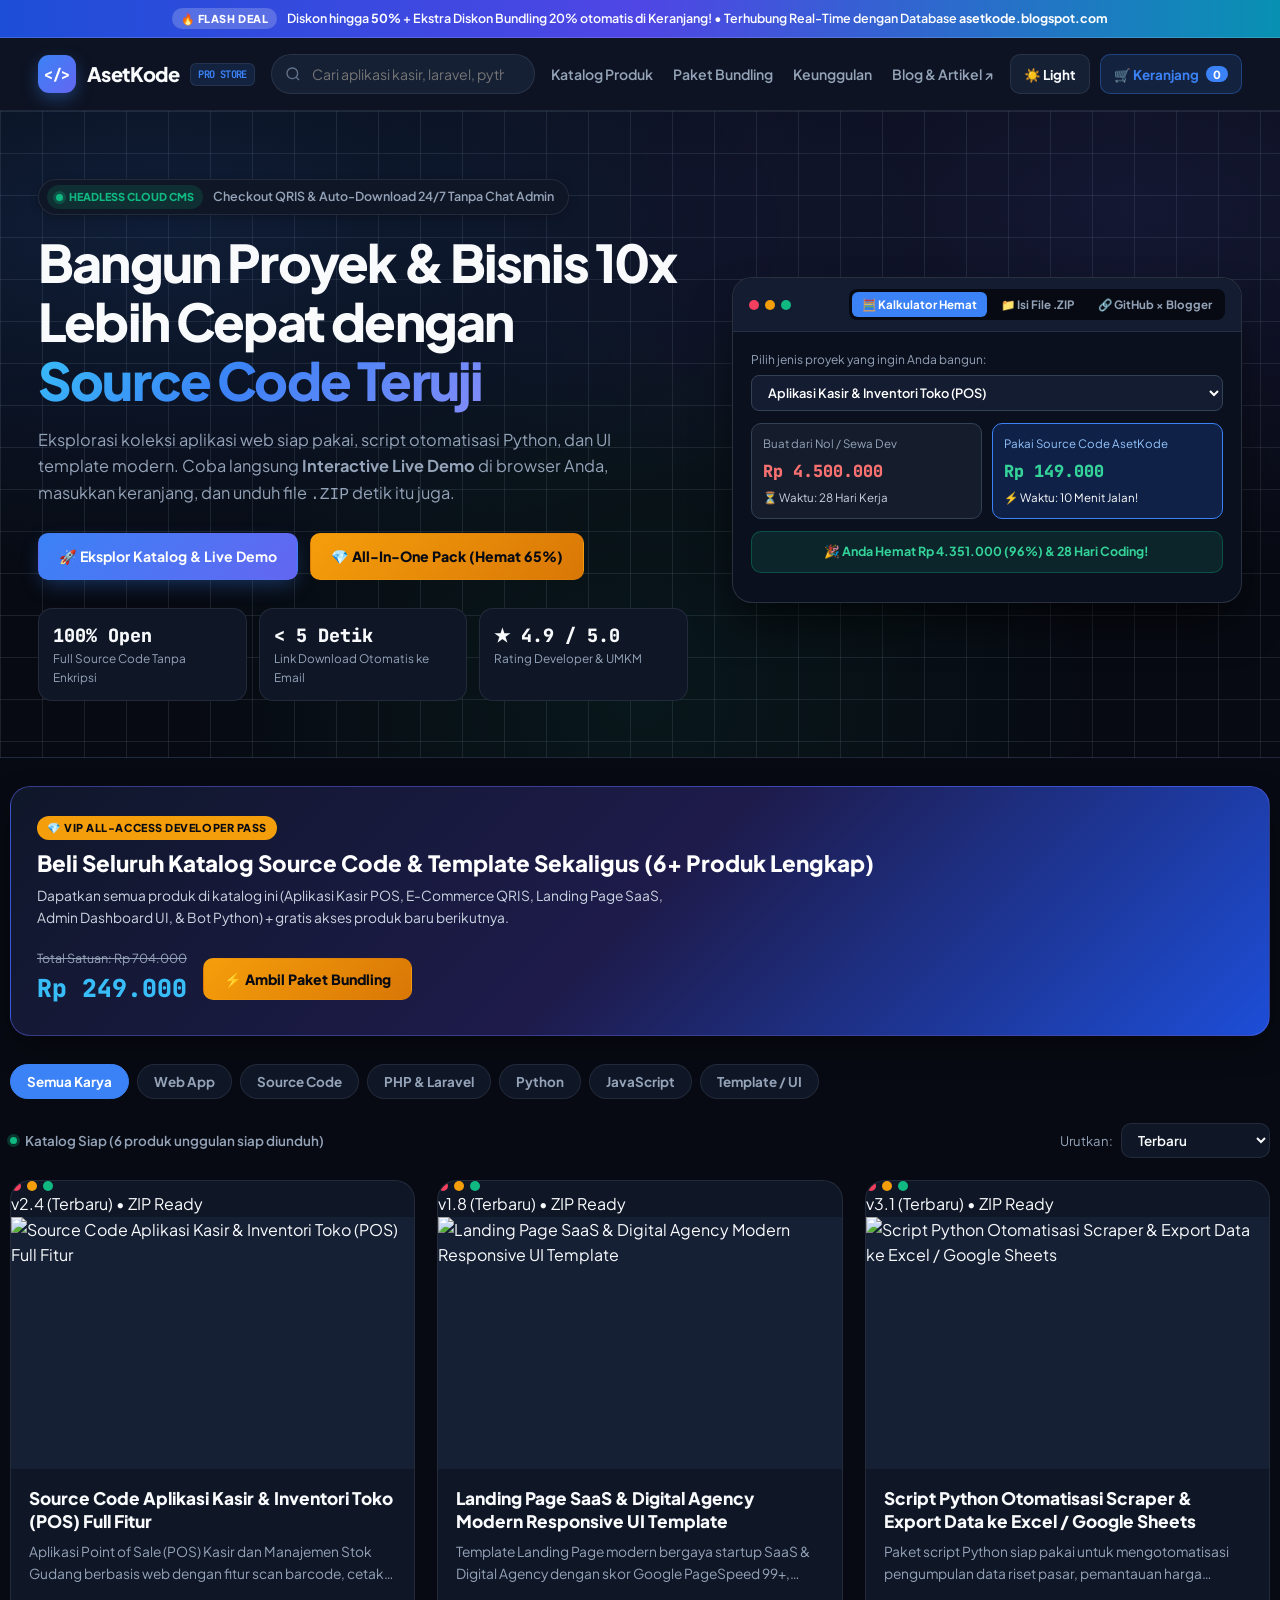
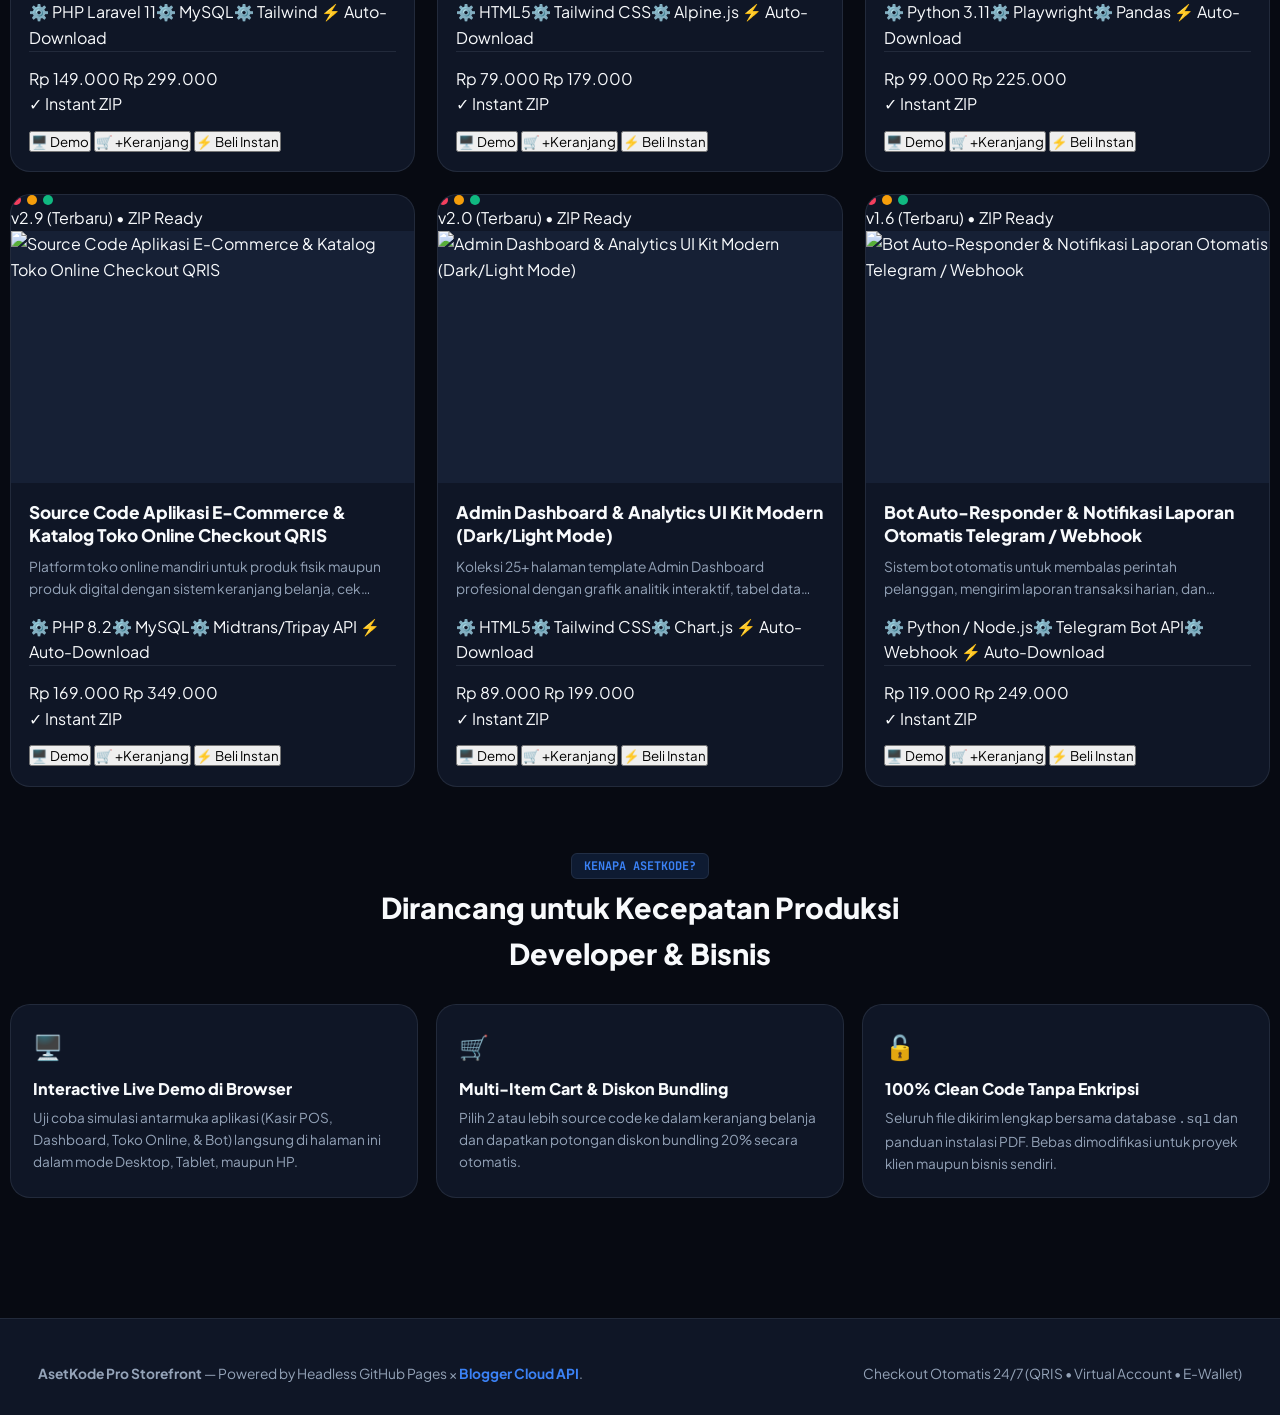
==== index.html @ 3a9e0a46 "Deploy AsetKode Pro Headless Storefront (GitHub Pages x Blogger Cloud API)" ====
<!DOCTYPE html>
<html lang="id" data-theme="dark">
<head>
  <meta charset="UTF-8" />
  <meta name="viewport" content="width=device-width, initial-scale=1.0, maximum-scale=5.0" />
  <title>AsetKode Store — Marketplace Source Code, Aplikasi Web &amp; Karya Digital Siap Pakai</title>
  <meta name="description" content="Marketplace Source Code, Aplikasi Web, Script Otomatisasi Python, dan Template UI Siap Pakai dengan sistem Checkout QRIS &amp; Auto-Download 24/7." />
  <link rel="preconnect" href="https://fonts.googleapis.com" />
  <link rel="preconnect" href="https://fonts.gstatic.com" crossorigin />
  <link href="https://fonts.googleapis.com/css2?family=JetBrains+Mono:wght@400;600;700&amp;family=Plus+Jakarta+Sans:wght@400;500;600;700;800&amp;display=swap" rel="stylesheet" />
  <link rel="stylesheet" href="styles.css" />
</head>
<body>

  <!-- TOP PROMO ANNOUNCEMENT RIBBON -->
  <div class="promo-ribbon">
    <div class="container promo-ribbon-inner">
      <span class="promo-pill">🔥 FLASH DEAL</span>
      <span>Diskon hingga <strong>50%</strong> + Ekstra Diskon Bundling 20% otomatis di Keranjang! • Terhubung Real-Time dengan Database <strong>asetkode.blogspot.com</strong></span>
    </div>
  </div>

  <!-- STICKY GLASSMORPHIC NAVBAR -->
  <header class="navbar">
    <div class="container navbar-inner">
      <a href="#" class="brand">
        <span class="brand-mark">&lt;/&gt;</span>
        <span>AsetKode</span>
        <span class="brand-badge">PRO STORE</span>
      </a>

      <div class="nav-search-wrap">
        <svg class="nav-search-icon" fill="none" stroke="currentColor" stroke-width="2" viewBox="0 0 24 24">
          <circle cx="11" cy="11" r="8"></circle>
          <line x1="21" y1="21" x2="16.65" y2="16.65"></line>
        </svg>
        <input type="search" id="searchInput" class="nav-search-input" placeholder="Cari aplikasi kasir, laravel, python, landing page..." />
      </div>

      <nav class="nav-menu">
        <a href="#katalog">Katalog Produk</a>
        <a href="#bundleDeal">Paket Bundling</a>
        <a href="#keunggulan">Keunggulan</a>
        <a href="https://asetkode.blogspot.com/" target="_blank" rel="noopener">Blog &amp; Artikel ↗</a>
      </nav>

      <div class="nav-actions">
        <button type="button" class="icon-btn" id="themeBtn" title="Ganti Mode Gelap / Terang">☀️ Light</button>
        <button type="button" class="icon-btn cart-btn" id="openCartBtn">
          <span>🛒 Keranjang</span>
          <span class="cart-count-pill" id="cartCountBadge">0</span>
        </button>
      </div>
    </div>
  </header>

  <!-- SPLIT SAAS HERO + INTERACTIVE CODE & ROI STUDIO -->
  <section class="hero">
    <div class="container hero-grid">
      <div>
        <div class="status-pill">
          <span class="status-pill-badge">
            <span class="pulse-dot"></span>
            HEADLESS CLOUD CMS
          </span>
          <span>Checkout QRIS &amp; Auto-Download 24/7 Tanpa Chat Admin</span>
        </div>

        <h1 class="hero-title">
          Bangun Proyek &amp; Bisnis 10x Lebih Cepat dengan <span class="gradient-text">Source Code Teruji</span>
        </h1>

        <p class="hero-desc">
          Eksplorasi koleksi aplikasi web siap pakai, script otomatisasi Python, dan UI template modern. Coba langsung <strong>Interactive Live Demo</strong> di browser Anda, masukkan keranjang, dan unduh file <code>.ZIP</code> detik itu juga.
        </p>

        <div class="hero-cta-row">
          <a href="#katalog" class="btn btn-primary">🚀 Eksplor Katalog &amp; Live Demo</a>
          <a href="#bundleDeal" class="btn btn-amber">💎 All-In-One Pack (Hemat 65%)</a>
        </div>

        <div class="hero-metrics">
          <div class="metric-card">
            <div class="metric-val">100% Open</div>
            <div class="metric-label">Full Source Code Tanpa Enkripsi</div>
          </div>
          <div class="metric-card">
            <div class="metric-val">&lt; 5 Detik</div>
            <div class="metric-label">Link Download Otomatis ke Email</div>
          </div>
          <div class="metric-card">
            <div class="metric-val">★ 4.9 / 5.0</div>
            <div class="metric-label">Rating Developer &amp; UMKM</div>
          </div>
        </div>
      </div>

      <!-- RIGHT: INTERACTIVE STUDIO INSPECTOR & ROI CALCULATOR -->
      <div class="studio-card">
        <div class="studio-header">
          <div class="window-dots">
            <span class="win-dot r"></span>
            <span class="win-dot y"></span>
            <span class="win-dot g"></span>
          </div>
          <div class="studio-tab-group">
            <button type="button" class="studio-tab active" data-tab="tab-roi">🧮 Kalkulator Hemat</button>
            <button type="button" class="studio-tab" data-tab="tab-zip">📁 Isi File .ZIP</button>
            <button type="button" class="studio-tab" data-tab="tab-arch">🔗 GitHub × Blogger</button>
          </div>
        </div>

        <div class="studio-content">
          <!-- TAB 1: INTERACTIVE ROI CALCULATOR -->
          <div class="studio-panel active" id="tab-roi">
            <label for="roiProjectSelect" style="display:block; font-size:0.75rem; color:#94a3b8; margin-bottom:6px;">
              Pilih jenis proyek yang ingin Anda bangun:
            </label>
            <select id="roiProjectSelect" class="roi-calc-select">
              <option value="pos">Aplikasi Kasir &amp; Inventori Toko (POS)</option>
              <option value="ecom">Website Toko Online &amp; Katalog Checkout QRIS</option>
              <option value="saas">Landing Page SaaS / Company Profile</option>
              <option value="bot">Bot Otomatisasi Scraper &amp; Laporan Python</option>
            </select>

            <div class="roi-compare-grid">
              <div class="roi-card">
                <div style="font-size:0.72rem; color:#94a3b8;">Buat dari Nol / Sewa Dev</div>
                <div id="roiCustomCost" style="font-size:1.05rem; font-weight:800; color:#f87171; font-family:var(--font-mono); margin:4px 0;">Rp 4.500.000</div>
                <div id="roiCustomTime" style="font-size:0.72rem; color:#cbd5e1;">⏳ Waktu: 28 Hari Kerja</div>
              </div>
              <div class="roi-card best">
                <div style="font-size:0.72rem; color:#93c5fd;">Pakai Source Code AsetKode</div>
                <div id="roiAsetPrice" style="font-size:1.05rem; font-weight:800; color:#34d399; font-family:var(--font-mono); margin:4px 0;">Rp 149.000</div>
                <div style="font-size:0.72rem; color:#ffffff;">⚡ Waktu: 10 Menit Jalan!</div>
              </div>
            </div>

            <div style="background:rgba(16,185,129,0.12); border:1px solid rgba(16,185,129,0.3); border-radius:10px; padding:10px 12px; font-size:0.78rem; color:#34d399; font-weight:700; text-align:center;">
              🎉 <span id="roiSavingsText">Anda Hemat Rp 4.351.000 (96%) &amp; 28 Hari Coding!</span>
            </div>
          </div>

          <!-- TAB 2: ISI FILE .ZIP -->
          <div class="studio-panel" id="tab-zip">
            <div style="font-size:0.75rem; color:#94a3b8; margin-bottom:10px;">Struktur standar di dalam file <code>.zip</code> yang Anda unduh:</div>
            <ul class="zip-tree">
              <li class="zip-row">
                <span>📦 /full-source-code/ (100% Unlocked)</span>
                <span class="zip-badge">Siap Edit</span>
              </li>
              <li class="zip-row">
                <span>🗄️ /database/schema_plus_sample.sql</span>
                <span class="zip-badge">Siap Import</span>
              </li>
              <li class="zip-row">
                <span>📘 PANDUAN_INSTALASI_LENGKAP.pdf</span>
                <span class="zip-badge">Bhs Indonesia</span>
              </li>
              <li class="zip-row">
                <span>🔑 AKUN_LOGIN_ADMIN_KASIR.txt</span>
                <span class="zip-badge">Included</span>
              </li>
            </ul>
          </div>

          <!-- TAB 3: ARSITEKTUR GITHUB X BLOGGER -->
          <div class="studio-panel" id="tab-arch">
            <div style="font-size:0.75rem; color:#94a3b8; margin-bottom:10px;">Kolaborasi Headless Storefront (GitHub + Blogger API):</div>
            <ul class="zip-tree">
              <li class="zip-row">
                <span>⚡ Frontend: GitHub Pages SPA Storefront</span>
                <span class="zip-badge">Ultra Cepat</span>
              </li>
              <li class="zip-row">
                <span>☁️ Database: Blogger JSONP Cloud Feed</span>
                <span class="zip-badge">Auto-Sync</span>
              </li>
              <li class="zip-row">
                <span>🤖 Uploader: Node.js Auto-Post Bot API v3</span>
                <span class="zip-badge">Terhubung</span>
              </li>
              <li class="zip-row">
                <span>💳 Checkout: QRIS / VA / E-Wallet Instan</span>
                <span class="zip-badge">24/7 Aktif</span>
              </li>
            </ul>
          </div>
        </div>
      </div>
    </div>
  </section>

  <!-- MAIN STORE CATALOG -->
  <main class="container catalog-section" id="katalog">
    <!-- VIP ALL-ACCESS BUNDLE BANNER -->
    <div class="bundle-banner" id="bundleDeal" style="margin-top:0; margin-bottom:28px;">
      <div class="bundle-info">
        <span class="bundle-tag">💎 VIP ALL-ACCESS DEVELOPER PASS</span>
        <h2>Beli Seluruh Katalog Source Code &amp; Template Sekaligus (6+ Produk Lengkap)</h2>
        <p>Dapatkan semua produk di katalog ini (Aplikasi Kasir POS, E-Commerce QRIS, Landing Page SaaS, Admin Dashboard UI, &amp; Bot Python) + gratis akses produk baru berikutnya.</p>
      </div>
      <div class="bundle-action">
        <div>
          <div style="font-size:0.78rem; color:#94a3b8; text-decoration:line-through;">Total Satuan: Rp 704.000</div>
          <div class="bundle-price-num">Rp 249.000</div>
        </div>
        <button type="button" class="btn btn-amber" id="addBundleBtn">⚡ Ambil Paket Bundling</button>
      </div>
    </div>

    <!-- CATEGORY FILTER CHIPS -->
    <div class="filter-bar" id="filterBar">
      <button type="button" class="filter-chip active" data-cat="all">Semua Karya</button>
      <button type="button" class="filter-chip" data-cat="Web App">Web App</button>
      <button type="button" class="filter-chip" data-cat="Source Code">Source Code</button>
      <button type="button" class="filter-chip" data-cat="PHP">PHP &amp; Laravel</button>
      <button type="button" class="filter-chip" data-cat="Python">Python</button>
      <button type="button" class="filter-chip" data-cat="JavaScript">JavaScript</button>
      <button type="button" class="filter-chip" data-cat="Template">Template / UI</button>
    </div>

    <!-- TOOLBAR: LIVE BLOGGER SYNC INDICATOR & SORT -->
    <div class="toolbar-row">
      <div class="sync-status">
        <span class="pulse-dot"></span>
        <span id="catalogStatusText">Sinkronisasi real-time dengan asetkode.blogspot.com...</span>
      </div>
      <div style="display:flex; align-items:center; gap:8px;">
        <label for="sortSelect" style="font-size:0.82rem; color:var(--text-secondary);">Urutkan:</label>
        <select id="sortSelect" class="sort-select">
          <option value="newest">Terbaru</option>
          <option value="price-asc">Harga Terendah</option>
          <option value="price-desc">Harga Tertinggi</option>
          <option value="disc-desc">Diskon Terbesar</option>
        </select>
      </div>
    </div>

    <!-- DYNAMIC PRODUCT GRID -->
    <div class="product-grid" id="productGrid"></div>

    <!-- BENTO ADVANTAGES SECTION -->
    <section id="keunggulan" style="margin-top:64px;">
      <div style="text-align:center; max-width:620px; margin:0 auto 24px;">
        <span class="brand-badge" style="font-size:0.74rem; padding:4px 12px;">KENAPA ASETKODE?</span>
        <h2 style="font-size:clamp(1.35rem, 2.8vw, 1.8rem); font-weight:800; margin-top:8px;">Dirancang untuk Kecepatan Produksi Developer &amp; Bisnis</h2>
      </div>
      <div class="bento-grid">
        <div class="bento-box">
          <div style="font-size:1.5rem; margin-bottom:10px;">🖥️</div>
          <h3 style="font-size:1rem; font-weight:800; margin-bottom:6px;">Interactive Live Demo di Browser</h3>
          <p style="font-size:0.85rem; color:var(--text-secondary);">Uji coba simulasi antarmuka aplikasi (Kasir POS, Dashboard, Toko Online, &amp; Bot) langsung di halaman ini dalam mode Desktop, Tablet, maupun HP.</p>
        </div>
        <div class="bento-box">
          <div style="font-size:1.5rem; margin-bottom:10px;">🛒</div>
          <h3 style="font-size:1rem; font-weight:800; margin-bottom:6px;">Multi-Item Cart &amp; Diskon Bundling</h3>
          <p style="font-size:0.85rem; color:var(--text-secondary);">Pilih 2 atau lebih source code ke dalam keranjang belanja dan dapatkan potongan diskon bundling 20% secara otomatis.</p>
        </div>
        <div class="bento-box">
          <div style="font-size:1.5rem; margin-bottom:10px;">🔓</div>
          <h3 style="font-size:1rem; font-weight:800; margin-bottom:6px;">100% Clean Code Tanpa Enkripsi</h3>
          <p style="font-size:0.85rem; color:var(--text-secondary);">Seluruh file dikirim lengkap bersama database <code>.sql</code> dan panduan instalasi PDF. Bebas dimodifikasi untuk proyek klien maupun bisnis sendiri.</p>
        </div>
      </div>
    </section>
  </main>

  <!-- FOOTER -->
  <footer class="site-footer">
    <div class="container" style="display:flex; justify-content:space-between; align-items:center; flex-wrap:wrap; gap:16px;">
      <div>
        <strong>AsetKode Pro Storefront</strong> — Powered by Headless GitHub Pages × <a href="https://asetkode.blogspot.com/" target="_blank" rel="noopener" style="color:var(--accent); font-weight:700;">Blogger Cloud API</a>.
      </div>
      <div>
        Checkout Otomatis 24/7 (QRIS • Virtual Account • E-Wallet)
      </div>
    </div>
  </footer>

  <!-- ================= 1. INTERACTIVE LIVE DEMO SIMULATOR MODAL ================= -->
  <div class="backdrop" id="demoSimModal">
    <div class="modal-window" style="max-width:1080px; height:88vh;">
      <div class="demo-sim-toolbar">
        <div style="display:flex; align-items:center; gap:10px;">
          <div class="window-dots">
            <span class="win-dot r"></span>
            <span class="win-dot y"></span>
            <span class="win-dot g"></span>
          </div>
          <strong id="demoSimTitle" style="font-size:0.88rem;">Interactive Live Demo Preview</strong>
        </div>
        <div class="viewport-btns">
          <button type="button" class="vp-btn active" data-vp="100%">💻 Desktop (100%)</button>
          <button type="button" class="vp-btn" data-vp="768px">📱 Tablet (768px)</button>
          <button type="button" class="vp-btn" data-vp="390px">📲 Mobile (390px)</button>
        </div>
        <div style="display:flex; gap:8px;">
          <button type="button" class="btn btn-primary" id="demoSimBuyBtn" style="padding:7px 14px; font-size:0.78rem;">⚡ Beli Source Code Ini</button>
          <button type="button" class="close-x" id="closeDemoSimBtn">×</button>
        </div>
      </div>
      <div class="demo-stage-wrap">
        <div class="demo-viewport" id="demoViewportStage"></div>
      </div>
    </div>
  </div>

  <!-- ================= 2. PRODUCT DETAIL & FILE INSPECTOR MODAL ================= -->
  <div class="backdrop" id="detailModal">
    <div class="modal-window">
      <div class="modal-top">
        <div class="modal-top-title" id="detailModalTitle">Detail Produk</div>
        <button type="button" class="close-x" id="closeDetailModalBtn">×</button>
      </div>
      <div class="modal-scroll" id="detailModalBody"></div>
    </div>
  </div>

  <!-- ================= 3. SLIDE-OVER SHOPPING CART DRAWER ================= -->
  <div class="backdrop" id="cartBackdrop">
    <aside class="cart-drawer" id="cartDrawer" onclick="event.stopPropagation()">
      <div class="modal-top">
        <div class="modal-top-title">🛒 Keranjang Belanja Anda</div>
        <button type="button" class="close-x" id="closeCartBtn">×</button>
      </div>
      <div class="cart-items-list" id="cartItemsContainer"></div>
      <div class="cart-footer">
        <div id="cartBundleHint" style="font-size:0.76rem; color:var(--emerald); font-weight:700; margin-bottom:10px;"></div>
        <div style="display:flex; justify-content:space-between; align-items:baseline; margin-bottom:14px;">
          <span style="font-size:0.86rem; color:var(--text-secondary);">Total Pembayaran:</span>
          <span id="cartTotalPrice" style="font-size:1.35rem; font-weight:800; color:var(--accent); font-family:var(--font-mono);">Rp 0</span>
        </div>
        <button type="button" class="btn btn-primary" id="checkoutCartBtn" style="width:100%; padding:13px;">⚡ Checkout Sekarang (QRIS / VA / E-Wallet)</button>
      </div>
    </aside>
  </div>

  <!-- ================= 4. INSTANT CHECKOUT MODAL ================= -->
  <div class="backdrop" id="checkoutModal">
    <div class="modal-window" style="max-width:740px; height:86vh;">
      <div class="modal-top">
        <div class="modal-top-title" id="checkoutModalTitle">🔒 Checkout Pembayaran Instan</div>
        <button type="button" class="close-x" id="closeCheckoutBtn">×</button>
      </div>
      <div style="padding:12px 20px; background:var(--accent-soft); border-bottom:1px solid var(--border-color); display:flex; justify-content:space-between; align-items:center; flex-wrap:wrap; gap:8px; font-size:0.84rem;">
        <span>⚡ Link download file <code>.ZIP</code> otomatis dikirim ke email setelah lunas</span>
        <strong id="checkoutModalPrice" style="color:var(--accent); font-family:var(--font-mono);"></strong>
      </div>
      <iframe id="checkoutIframe" src="about:blank" style="width:100%; flex:1; border:none; background:#ffffff;" title="Checkout Payment"></iframe>
      <div class="modal-top" style="font-size:0.8rem;">
        <span>Jika jendela pembayaran tidak terbuka di dalam frame:</span>
        <a href="#" id="checkoutExternalLink" target="_blank" rel="noopener" class="btn btn-primary" style="padding:7px 14px; font-size:0.78rem;">Buka Halaman Pembayaran Penuh ↗</a>
      </div>
    </div>
  </div>

  <script src="app.js"></script>
</body>
</html>
---- styles.css ----
/* ==========================================================================
   ASETKODE HEADLESS STOREFRONT (GITHUB PAGES + BLOGGER CMS API)
   Design System: Linear / Vercel / UI8 Inspired Dual-Theme (Cyber Dark & Clean Light)
   ========================================================================== */

:root {
  --bg-main: #070a12;
  --bg-surface: #0f1626;
  --bg-elevated: #162035;
  --bg-glass: rgba(15, 22, 38, 0.82);
  --text-primary: #f8fafc;
  --text-secondary: #94a3b8;
  --text-muted: #64748b;
  --border-color: rgba(148, 163, 184, 0.14);
  --border-hover: rgba(56, 189, 248, 0.45);
  --accent: #3b82f6;
  --accent-hover: #2563eb;
  --accent-glow: rgba(59, 130, 246, 0.35);
  --accent-soft: rgba(59, 130, 246, 0.14);
  --indigo: #6366f1;
  --cyan: #06b6d4;
  --emerald: #10b981;
  --emerald-soft: rgba(16, 185, 129, 0.15);
  --amber: #f59e0b;
  --amber-soft: rgba(245, 158, 11, 0.16);
  --rose: #f43f5e;
  --radius-sm: 10px;
  --radius-md: 14px;
  --radius-lg: 20px;
  --radius-xl: 26px;
  --shadow-sm: 0 2px 8px rgba(0, 0, 0, 0.25);
  --shadow-md: 0 12px 32px -8px rgba(0, 0, 0, 0.5);
  --shadow-lg: 0 24px 48px -12px rgba(0, 0, 0, 0.7);
  --font-sans: 'Plus Jakarta Sans', -apple-system, BlinkMacSystemFont, sans-serif;
  --font-mono: 'JetBrains Mono', monospace;
}

html[data-theme="light"] {
  --bg-main: #f8fafc;
  --bg-surface: #ffffff;
  --bg-elevated: #f1f5f9;
  --bg-glass: rgba(255, 255, 255, 0.88);
  --text-primary: #0f172a;
  --text-secondary: #475569;
  --text-muted: #64748b;
  --border-color: #e2e8f0;
  --border-hover: #3b82f6;
  --accent: #2563eb;
  --accent-hover: #1d4ed8;
  --accent-glow: rgba(37, 99, 235, 0.22);
  --accent-soft: #eff6ff;
  --emerald-soft: #ecfdf5;
  --amber-soft: #fef3c7;
  --shadow-sm: 0 2px 6px rgba(15, 23, 42, 0.04);
  --shadow-md: 0 10px 26px -6px rgba(15, 23, 42, 0.08);
  --shadow-lg: 0 22px 44px -10px rgba(15, 23, 42, 0.14);
}

* {
  box-sizing: border-box;
  margin: 0;
  padding: 0;
}

html {
  scroll-behavior: smooth;
}

body {
  font-family: var(--font-sans);
  background-color: var(--bg-main);
  color: var(--text-primary);
  line-height: 1.6;
  overflow-x: hidden;
  -webkit-font-smoothing: antialiased;
  transition: background-color 0.25s ease, color 0.25s ease;
}

a {
  color: inherit;
  text-decoration: none;
}

img, svg {
  max-width: 100%;
  display: block;
}

button, input, select {
  font-family: inherit;
}

.container {
  width: 100%;
  max-width: 1260px;
  margin: 0 auto;
  padding: 0 clamp(16px, 4vw, 28px);
}

/* ================= TOP PROMO TICKER ================= */
.promo-ribbon {
  background: linear-gradient(90deg, #1d4ed8 0%, #4f46e5 50%, #0891b2 100%);
  color: #ffffff;
  font-size: 0.78rem;
  font-weight: 600;
  padding: 8px 16px;
  text-align: center;
  border-bottom: 1px solid rgba(255, 255, 255, 0.15);
}

.promo-ribbon-inner {
  display: flex;
  align-items: center;
  justify-content: center;
  flex-wrap: wrap;
  gap: 10px;
}

.promo-pill {
  background: rgba(255, 255, 255, 0.2);
  padding: 2px 9px;
  border-radius: 999px;
  font-size: 0.68rem;
  font-weight: 800;
  letter-spacing: 0.05em;
  text-transform: uppercase;
}

/* ================= STICKY GLASS NAVBAR ================= */
.navbar {
  position: sticky;
  top: 0;
  z-index: 200;
  background: var(--bg-glass);
  backdrop-filter: blur(16px);
  -webkit-backdrop-filter: blur(16px);
  border-bottom: 1px solid var(--border-color);
}

.navbar-inner {
  display: flex;
  align-items: center;
  justify-content: space-between;
  height: 72px;
  gap: 16px;
}

.brand {
  display: flex;
  align-items: center;
  gap: 11px;
  font-weight: 800;
  font-size: 1.25rem;
  letter-spacing: -0.03em;
}

.brand-mark {
  width: 38px;
  height: 38px;
  border-radius: 11px;
  background: linear-gradient(135deg, var(--accent) 0%, var(--indigo) 100%);
  color: #ffffff;
  display: flex;
  align-items: center;
  justify-content: center;
  font-family: var(--font-mono);
  font-size: 0.92rem;
  font-weight: 800;
  box-shadow: 0 6px 16px var(--accent-glow);
}

.brand-badge {
  font-size: 0.65rem;
  font-family: var(--font-mono);
  font-weight: 700;
  padding: 2px 7px;
  border-radius: 6px;
  background: var(--accent-soft);
  color: var(--accent);
  border: 1px solid var(--border-color);
}

.nav-search-wrap {
  flex: 1;
  max-width: 400px;
  position: relative;
}

.nav-search-input {
  width: 100%;
  padding: 10px 16px 10px 40px;
  border-radius: 999px;
  border: 1px solid var(--border-color);
  background: var(--bg-elevated);
  color: var(--text-primary);
  font-size: 0.88rem;
  outline: none;
  transition: all 0.2s ease;
}

.nav-search-input:focus {
  border-color: var(--accent);
  background: var(--bg-surface);
  box-shadow: 0 0 0 3px var(--accent-glow);
}

.nav-search-icon {
  position: absolute;
  left: 14px;
  top: 50%;
  transform: translateY(-50%);
  width: 16px;
  height: 16px;
  color: var(--text-muted);
  pointer-events: none;
}

.nav-menu {
  display: flex;
  align-items: center;
  gap: 20px;
  font-size: 0.88rem;
  font-weight: 600;
  color: var(--text-secondary);
}

.nav-menu a:hover {
  color: var(--text-primary);
}

.nav-actions {
  display: flex;
  align-items: center;
  gap: 10px;
}

.icon-btn {
  height: 40px;
  padding: 0 13px;
  border-radius: var(--radius-sm);
  border: 1px solid var(--border-color);
  background: var(--bg-elevated);
  color: var(--text-primary);
  font-size: 0.84rem;
  font-weight: 700;
  cursor: pointer;
  display: inline-flex;
  align-items: center;
  justify-content: center;
  gap: 7px;
  transition: all 0.2s ease;
}

.icon-btn:hover {
  border-color: var(--border-hover);
  transform: translateY(-1px);
}

.cart-btn {
  background: var(--accent-soft);
  border-color: rgba(59, 130, 246, 0.35);
  color: var(--accent);
}

.cart-count-pill {
  background: var(--accent);
  color: #ffffff;
  font-size: 0.7rem;
  font-weight: 800;
  padding: 1px 7px;
  border-radius: 999px;
}

/* ================= HERO SECTION (SPLIT SAAS + LIVE CODE STUDIO) ================= */
.hero {
  position: relative;
  overflow: hidden;
  padding: clamp(36px, 6vw, 68px) 0 clamp(32px, 5vw, 56px);
  border-bottom: 1px solid var(--border-color);
  background-image:
    radial-gradient(at 12% 18%, rgba(59, 130, 246, 0.16) 0px, transparent 48%),
    radial-gradient(at 88% 15%, rgba(99, 102, 241, 0.14) 0px, transparent 48%),
    radial-gradient(at 50% 90%, rgba(16, 185, 129, 0.08) 0px, transparent 50%),
    linear-gradient(to right, var(--border-color) 1px, transparent 1px),
    linear-gradient(to bottom, var(--border-color) 1px, transparent 1px);
  background-size: 100% 100%, 100% 100%, 100% 100%, 42px 42px, 42px 42px;
}

.hero-grid {
  display: grid;
  grid-template-columns: 1.12fr 0.88fr;
  align-items: center;
  gap: clamp(24px, 4vw, 44px);
}

.status-pill {
  display: inline-flex;
  align-items: center;
  gap: 10px;
  padding: 5px 14px 5px 8px;
  border-radius: 999px;
  background: var(--bg-surface);
  border: 1px solid var(--border-color);
  font-size: 0.78rem;
  font-weight: 600;
  color: var(--text-secondary);
  margin-bottom: 18px;
  box-shadow: var(--shadow-sm);
}

.status-pill-badge {
  display: inline-flex;
  align-items: center;
  gap: 6px;
  background: var(--emerald-soft);
  color: var(--emerald);
  font-size: 0.68rem;
  font-weight: 800;
  padding: 3px 9px;
  border-radius: 999px;
  text-transform: uppercase;
}

.pulse-dot {
  width: 7px;
  height: 7px;
  border-radius: 50%;
  background: var(--emerald);
  box-shadow: 0 0 0 3px rgba(16, 185, 129, 0.25);
}

.hero-title {
  font-size: clamp(2rem, 4.2vw, 3.25rem);
  font-weight: 800;
  letter-spacing: -0.035em;
  line-height: 1.14;
  margin-bottom: 16px;
}

.gradient-text {
  background: linear-gradient(135deg, #38bdf8 0%, #3b82f6 45%, #818cf8 100%);
  -webkit-background-clip: text;
  -webkit-text-fill-color: transparent;
  background-clip: text;
}

.hero-desc {
  font-size: 1.02rem;
  color: var(--text-secondary);
  max-width: 580px;
  margin-bottom: 24px;
  line-height: 1.65;
}

.hero-cta-row {
  display: flex;
  align-items: center;
  flex-wrap: wrap;
  gap: 12px;
  margin-bottom: 28px;
}

.btn {
  display: inline-flex;
  align-items: center;
  justify-content: center;
  gap: 8px;
  padding: 11px 20px;
  border-radius: var(--radius-sm);
  font-size: 0.88rem;
  font-weight: 700;
  cursor: pointer;
  border: 1px solid transparent;
  white-space: nowrap;
  transition: all 0.2s ease;
}

.btn-primary {
  background: linear-gradient(135deg, var(--accent) 0%, var(--indigo) 100%);
  color: #ffffff;
  box-shadow: 0 8px 20px -4px var(--accent-glow);
}

.btn-primary:hover {
  transform: translateY(-2px);
  box-shadow: 0 12px 26px -4px var(--accent-glow);
}

.btn-surface {
  background: var(--bg-surface);
  color: var(--text-primary);
  border-color: var(--border-color);
}

.btn-surface:hover {
  background: var(--bg-elevated);
  border-color: var(--border-hover);
}

.btn-amber {
  background: linear-gradient(135deg, #f59e0b 0%, #d97706 100%);
  color: #070a12;
  font-weight: 800;
}

.hero-metrics {
  display: grid;
  grid-template-columns: repeat(3, 1fr);
  gap: 12px;
}

.metric-card {
  background: var(--bg-surface);
  border: 1px solid var(--border-color);
  border-radius: var(--radius-md);
  padding: 12px 14px;
}

.metric-val {
  font-size: 1.15rem;
  font-weight: 800;
  color: var(--text-primary);
  font-family: var(--font-mono);
}

.metric-label {
  font-size: 0.74rem;
  color: var(--text-secondary);
}

/* Interactive Studio Window in Hero */
.studio-card {
  background: #0b101e;
  border: 1px solid rgba(148, 163, 184, 0.22);
  border-radius: var(--radius-lg);
  box-shadow: var(--shadow-lg);
  overflow: hidden;
  color: #f8fafc;
}

.studio-header {
  background: #131c31;
  padding: 11px 16px;
  display: flex;
  align-items: center;
  justify-content: space-between;
  gap: 10px;
  border-bottom: 1px solid rgba(148, 163, 184, 0.15);
}

.window-dots {
  display: flex;
  gap: 6px;
}

.win-dot {
  width: 10px;
  height: 10px;
  border-radius: 50%;
}

.win-dot.r { background: #f43f5e; }
.win-dot.y { background: #f59e0b; }
.win-dot.g { background: #10b981; }

.studio-tab-group {
  display: flex;
  gap: 4px;
  background: #070a12;
  padding: 3px;
  border-radius: 8px;
}

.studio-tab {
  background: transparent;
  border: none;
  color: #94a3b8;
  padding: 5px 10px;
  border-radius: 6px;
  font-size: 0.72rem;
  font-weight: 700;
  cursor: pointer;
}

.studio-tab.active {
  background: var(--accent);
  color: #ffffff;
}

.studio-content {
  padding: 18px;
  min-height: 270px;
}

.studio-panel {
  display: none;
}

.studio-panel.active {
  display: block;
}

.zip-tree {
  list-style: none;
  display: grid;
  gap: 8px;
  font-family: var(--font-mono);
  font-size: 0.76rem;
}

.zip-row {
  display: flex;
  align-items: center;
  justify-content: space-between;
  padding: 8px 12px;
  border-radius: 8px;
  background: rgba(30, 41, 59, 0.65);
  border: 1px solid rgba(148, 163, 184, 0.14);
}

.zip-badge {
  font-size: 0.66rem;
  font-weight: 700;
  padding: 2px 8px;
  border-radius: 999px;
  background: rgba(16, 185, 129, 0.18);
  color: #34d399;
}

/* Interactive ROI Calculator Inside Studio */
.roi-calc-select {
  width: 100%;
  padding: 8px 12px;
  border-radius: 8px;
  background: #131c31;
  color: #ffffff;
  border: 1px solid #334155;
  font-size: 0.8rem;
  font-weight: 600;
  margin-bottom: 12px;
}

.roi-compare-grid {
  display: grid;
  grid-template-columns: 1fr 1fr;
  gap: 10px;
  margin-bottom: 12px;
}

.roi-card {
  padding: 11px;
  border-radius: 10px;
  background: rgba(30, 41, 59, 0.55);
  border: 1px solid #334155;
}

.roi-card.best {
  background: rgba(37, 99, 235, 0.2);
  border-color: #3b82f6;
}

/* ================= VIP BUNDLE BANNER ================= */
.bundle-banner {
  margin-top: 28px;
  background: linear-gradient(135deg, #0f172a 0%, #1e1b4b 50%, #1d4ed8 100%);
  border: 1px solid rgba(99, 102, 241, 0.45);
  border-radius: var(--radius-lg);
  padding: clamp(18px, 3vw, 26px);
  display: flex;
  align-items: center;
  justify-content: space-between;
  flex-wrap: wrap;
  gap: 20px;
  color: #ffffff;
  box-shadow: var(--shadow-md);
}

.bundle-tag {
  display: inline-block;
  background: #f59e0b;
  color: #070a12;
  font-size: 0.68rem;
  font-weight: 800;
  text-transform: uppercase;
  letter-spacing: 0.05em;
  padding: 3px 10px;
  border-radius: 999px;
  margin-bottom: 6px;
}

.bundle-info h2 {
  font-size: clamp(1.1rem, 2.2vw, 1.4rem);
  font-weight: 800;
  margin-bottom: 4px;
}

.bundle-info p {
  font-size: 0.86rem;
  color: #cbd5e1;
  max-width: 640px;
}

.bundle-action {
  display: flex;
  align-items: center;
  gap: 16px;
  flex-wrap: wrap;
}

.bundle-price-num {
  font-size: 1.55rem;
  font-weight: 800;
  color: #38bdf8;
  font-family: var(--font-mono);
}

/* ================= CATALOG CONTROLS & PRODUCT CARDS ================= */
.catalog-section {
  padding: 28px 0 64px;
}

.filter-bar {
  display: flex;
  align-items: center;
  gap: 8px;
  overflow-x: auto;
  padding-bottom: 12px;
  scrollbar-width: none;
}

.filter-chip {
  padding: 8px 16px;
  border-radius: 999px;
  border: 1px solid var(--border-color);
  background: var(--bg-surface);
  color: var(--text-secondary);
  font-size: 0.84rem;
  font-weight: 700;
  cursor: pointer;
  white-space: nowrap;
  transition: all 0.2s ease;
}

.filter-chip:hover,
.filter-chip.active {
  background: var(--accent);
  color: #ffffff;
  border-color: var(--accent);
}

.toolbar-row {
  display: flex;
  align-items: center;
  justify-content: space-between;
  flex-wrap: wrap;
  gap: 12px;
  margin: 12px 0 22px;
}

.sync-status {
  display: inline-flex;
  align-items: center;
  gap: 8px;
  font-size: 0.84rem;
  color: var(--text-secondary);
  font-weight: 600;
}

.sort-select {
  padding: 7px 12px;
  border-radius: var(--radius-sm);
  border: 1px solid var(--border-color);
  background: var(--bg-surface);
  color: var(--text-primary);
  font-size: 0.84rem;
  font-weight: 600;
}

.product-grid {
  display: grid;
  grid-template-columns: repeat(auto-fill, minmax(min(100%, 340px), 1fr));
  gap: 22px;
}

.product-card {
  background: var(--bg-surface);
  border: 1px solid var(--border-color);
  border-radius: var(--radius-lg);
  overflow: hidden;
  display: flex;
  flex-direction: column;
  transition: transform 0.24s ease, box-shadow 0.24s ease, border-color 0.24s ease;
}

.product-card:hover {
  transform: translateY(-5px);
  box-shadow: var(--shadow-lg);
  border-color: var(--border-hover);
}

.card-win-bar {
  background: #0b101e;
  color: #94a3b8;
  padding: 7px 12px;
  display: flex;
  align-items: center;
  justify-content: space-between;
  font-family: var(--font-mono);
  font-size: 0.68rem;
  border-bottom: 1px solid rgba(148, 163, 184, 0.14);
}

.card-thumb {
  position: relative;
  aspect-ratio: 16 / 10;
  overflow: hidden;
  background: var(--bg-elevated);
  cursor: pointer;
}

.card-thumb img {
  width: 100%;
  height: 100%;
  object-fit: cover;
  transition: transform 0.35s ease;
}

.product-card:hover .card-thumb img {
  transform: scale(1.05);
}

.card-disc-pill {
  position: absolute;
  top: 10px;
  right: 10px;
  background: var(--rose);
  color: #ffffff;
  font-size: 0.7rem;
  font-weight: 800;
  padding: 4px 10px;
  border-radius: 999px;
  box-shadow: 0 4px 10px rgba(244, 63, 94, 0.4);
}

.card-labels {
  position: absolute;
  bottom: 10px;
  left: 10px;
  right: 10px;
  display: flex;
  flex-wrap: wrap;
  gap: 5px;
}

.card-label-chip {
  background: rgba(11, 16, 30, 0.86);
  backdrop-filter: blur(6px);
  color: #f8fafc;
  font-family: var(--font-mono);
  font-size: 0.69rem;
  font-weight: 600;
  padding: 3px 8px;
  border-radius: 6px;
}

.card-body {
  padding: 18px;
  display: flex;
  flex-direction: column;
  flex: 1;
}

.card-meta-top {
  display: flex;
  align-items: center;
  justify-content: space-between;
  gap: 8px;
  margin-bottom: 8px;
  font-size: 0.74rem;
}

.rating-pill {
  color: #f59e0b;
  background: var(--amber-soft);
  padding: 2px 8px;
  border-radius: 6px;
  font-weight: 800;
}

.stack-text {
  font-family: var(--font-mono);
  font-size: 0.7rem;
  color: var(--text-muted);
  white-space: nowrap;
  overflow: hidden;
  text-overflow: ellipsis;
  max-width: 195px;
}

.card-title {
  font-size: 1.08rem;
  font-weight: 800;
  line-height: 1.35;
  margin-bottom: 8px;
  cursor: pointer;
}

.card-title:hover {
  color: var(--accent);
}

.card-desc {
  font-size: 0.86rem;
  color: var(--text-secondary);
  margin-bottom: 14px;
  display: -webkit-box;
  -webkit-line-clamp: 2;
  -webkit-box-orient: vertical;
  overflow: hidden;
  flex: 1;
}

.card-deliv-row {
  display: flex;
  flex-wrap: wrap;
  gap: 5px;
  margin-bottom: 14px;
}

.deliv-tag {
  font-size: 0.68rem;
  font-weight: 700;
  padding: 3px 8px;
  border-radius: 6px;
  background: var(--bg-elevated);
  color: var(--text-secondary);
  border: 1px solid var(--border-color);
}

.card-footer {
  padding-top: 14px;
  border-top: 1px solid var(--border-color);
  display: flex;
  flex-direction: column;
  gap: 11px;
}

.card-price-row {
  display: flex;
  align-items: baseline;
  justify-content: space-between;
  gap: 8px;
}

.price-now {
  font-size: 1.24rem;
  font-weight: 800;
  color: var(--accent);
  font-family: var(--font-mono);
  white-space: nowrap;
}

.price-was {
  font-size: 0.8rem;
  color: var(--text-muted);
  text-decoration: line-through;
  margin-left: 6px;
  white-space: nowrap;
}

.card-btn-group {
  display: grid;
  grid-template-columns: 1fr 1fr 1.35fr;
  gap: 7px;
}

.card-btn-group .btn {
  padding: 9px 10px;
  font-size: 0.78rem;
}

/* ================= INTERACTIVE MODALS & DRAWERS ================= */
.backdrop {
  position: fixed;
  inset: 0;
  background: rgba(7, 10, 18, 0.78);
  backdrop-filter: blur(6px);
  z-index: 1000;
  display: none;
  align-items: center;
  justify-content: center;
  padding: 16px;
}

.backdrop.open {
  display: flex;
}

.modal-window {
  background: var(--bg-surface);
  border: 1px solid var(--border-color);
  border-radius: var(--radius-lg);
  width: 100%;
  max-width: 960px;
  max-height: 90vh;
  display: flex;
  flex-direction: column;
  overflow: hidden;
  box-shadow: var(--shadow-lg);
}

.modal-top {
  padding: 14px 20px;
  background: var(--bg-elevated);
  border-bottom: 1px solid var(--border-color);
  display: flex;
  align-items: center;
  justify-content: space-between;
  gap: 12px;
}

.modal-top-title {
  font-weight: 800;
  font-size: 0.96rem;
  display: flex;
  align-items: center;
  gap: 8px;
}

.close-x {
  width: 34px;
  height: 34px;
  border-radius: 8px;
  border: 1px solid var(--border-color);
  background: var(--bg-surface);
  color: var(--text-primary);
  font-size: 1.2rem;
  cursor: pointer;
}

.modal-scroll {
  padding: 24px;
  overflow-y: auto;
  flex: 1;
}

/* Live App Interactive Demo Simulator */
.demo-sim-toolbar {
  display: flex;
  align-items: center;
  justify-content: space-between;
  flex-wrap: wrap;
  gap: 10px;
  padding: 10px 18px;
  background: #0b101e;
  border-bottom: 1px solid #1e293b;
  color: #f8fafc;
}

.viewport-btns {
  display: flex;
  gap: 6px;
}

.vp-btn {
  padding: 5px 11px;
  border-radius: 6px;
  border: 1px solid #334155;
  background: #131c31;
  color: #94a3b8;
  font-size: 0.74rem;
  font-weight: 700;
  cursor: pointer;
}

.vp-btn.active {
  background: var(--accent);
  color: #ffffff;
  border-color: var(--accent);
}

.demo-stage-wrap {
  background: #070a12;
  padding: 18px;
  display: flex;
  justify-content: center;
  overflow-y: auto;
  flex: 1;
}

.demo-viewport {
  width: 100%;
  background: #ffffff;
  color: #0f172a;
  border-radius: 12px;
  overflow: hidden;
  box-shadow: 0 20px 50px rgba(0, 0, 0, 0.5);
  transition: width 0.3s ease;
  min-height: 440px;
}

/* Slide-over Shopping Cart Drawer */
.cart-drawer {
  position: fixed;
  top: 0;
  right: 0;
  bottom: 0;
  width: 100%;
  max-width: 420px;
  background: var(--bg-surface);
  border-left: 1px solid var(--border-color);
  z-index: 1100;
  display: flex;
  flex-direction: column;
  transform: translateX(105%);
  transition: transform 0.3s cubic-bezier(0.16, 1, 0.3, 1);
  box-shadow: var(--shadow-lg);
}

.cart-drawer.open {
  transform: translateX(0);
}

.cart-items-list {
  flex: 1;
  overflow-y: auto;
  padding: 18px;
  display: flex;
  flex-direction: column;
  gap: 12px;
}

.cart-item {
  display: flex;
  align-items: center;
  justify-content: space-between;
  gap: 12px;
  padding: 12px;
  border-radius: var(--radius-md);
  background: var(--bg-elevated);
  border: 1px solid var(--border-color);
}

.cart-footer {
  padding: 18px;
  border-top: 1px solid var(--border-color);
  background: var(--bg-elevated);
}

/* Bento & Footer */
.bento-grid {
  display: grid;
  grid-template-columns: repeat(auto-fit, minmax(min(100%, 260px), 1fr));
  gap: 18px;
  margin: 28px 0 56px;
}

.bento-box {
  background: var(--bg-surface);
  border: 1px solid var(--border-color);
  border-radius: var(--radius-lg);
  padding: 22px;
}

.site-footer {
  border-top: 1px solid var(--border-color);
  padding: 44px 0 32px;
  background: var(--bg-surface);
  font-size: 0.86rem;
  color: var(--text-secondary);
}

@media (max-width: 960px) {
  .hero-grid {
    grid-template-columns: 1fr;
  }
  .nav-menu {
    display: none;
  }
}

@media (max-width: 640px) {
  .navbar-inner {
    flex-wrap: wrap;
    height: auto;
    padding: 10px 0;
  }
  .nav-search-wrap {
    order: 3;
    flex: 1 1 100%;
    max-width: 100%;
  }
  .hero-metrics {
    grid-template-columns: 1fr;
  }
  .card-btn-group {
    grid-template-columns: 1fr 1fr;
  }
  .card-btn-group .btn-primary {
    grid-column: span 2;
  }
}
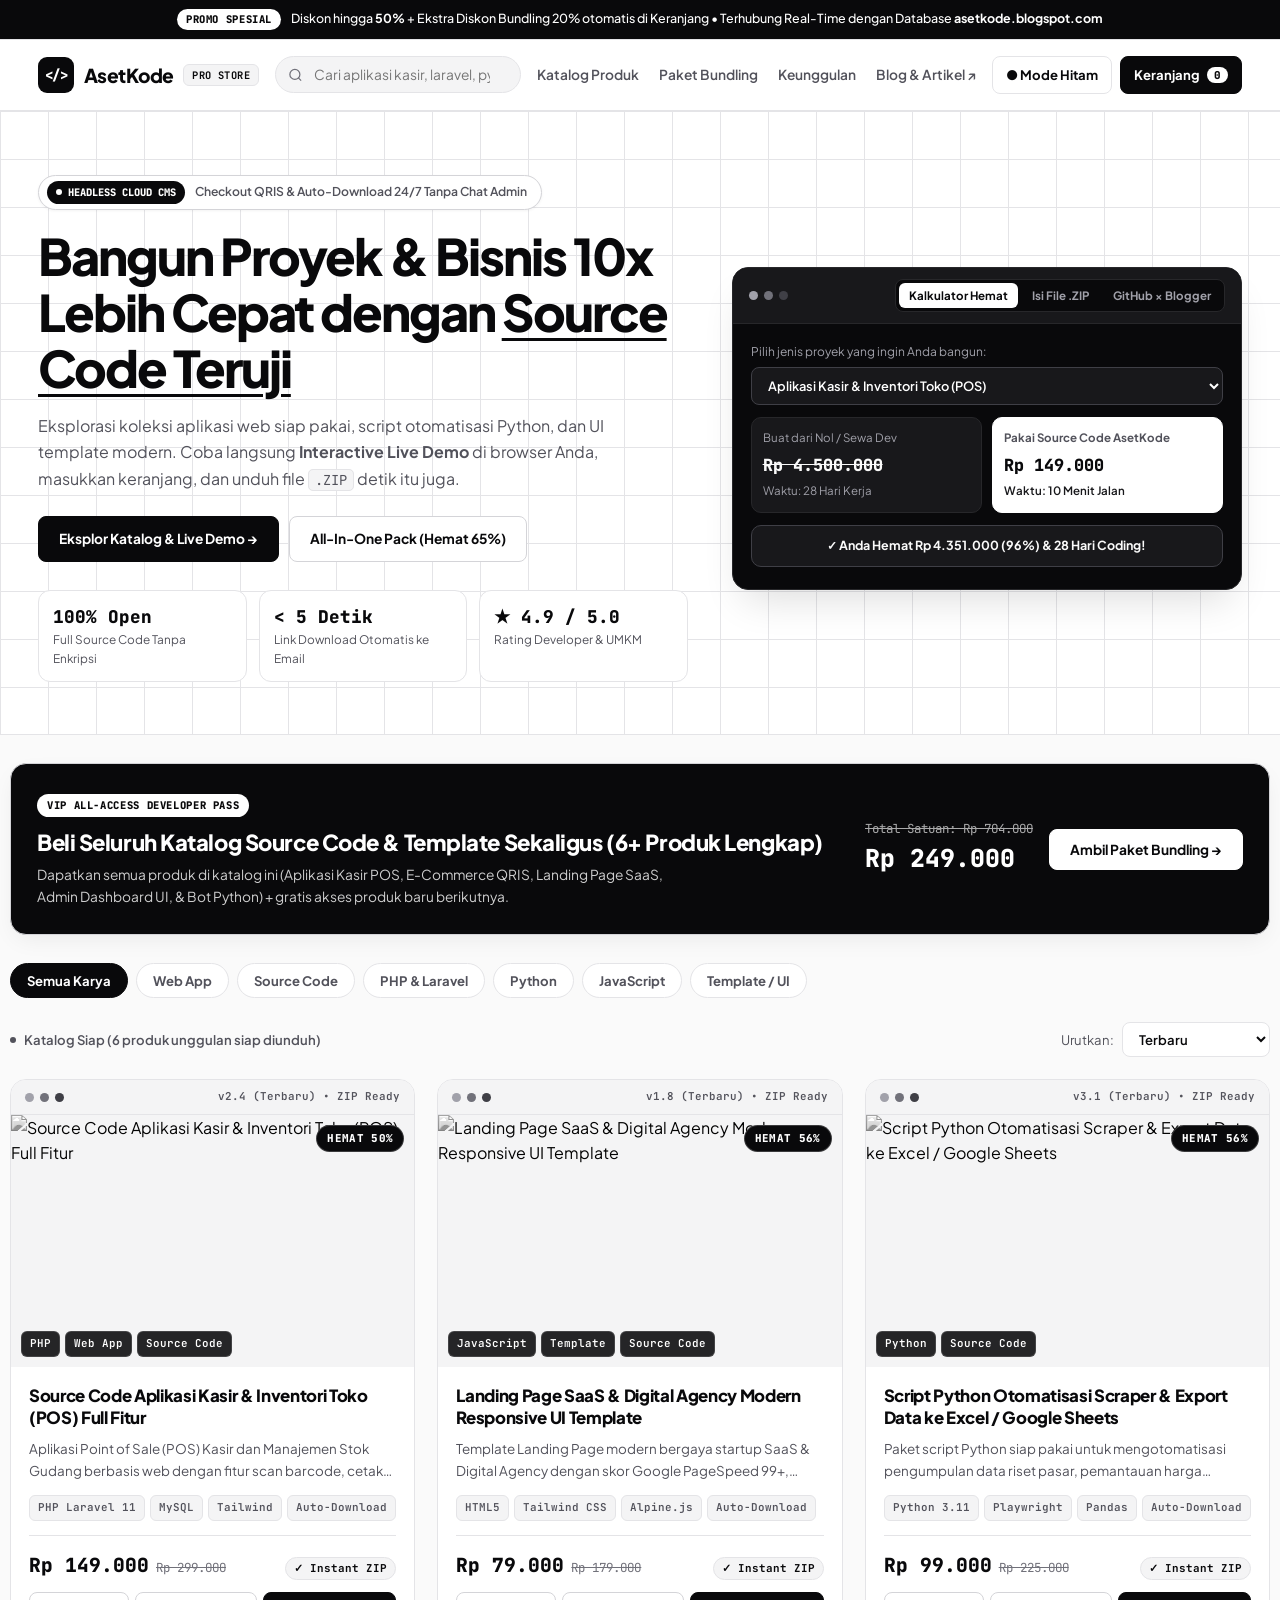
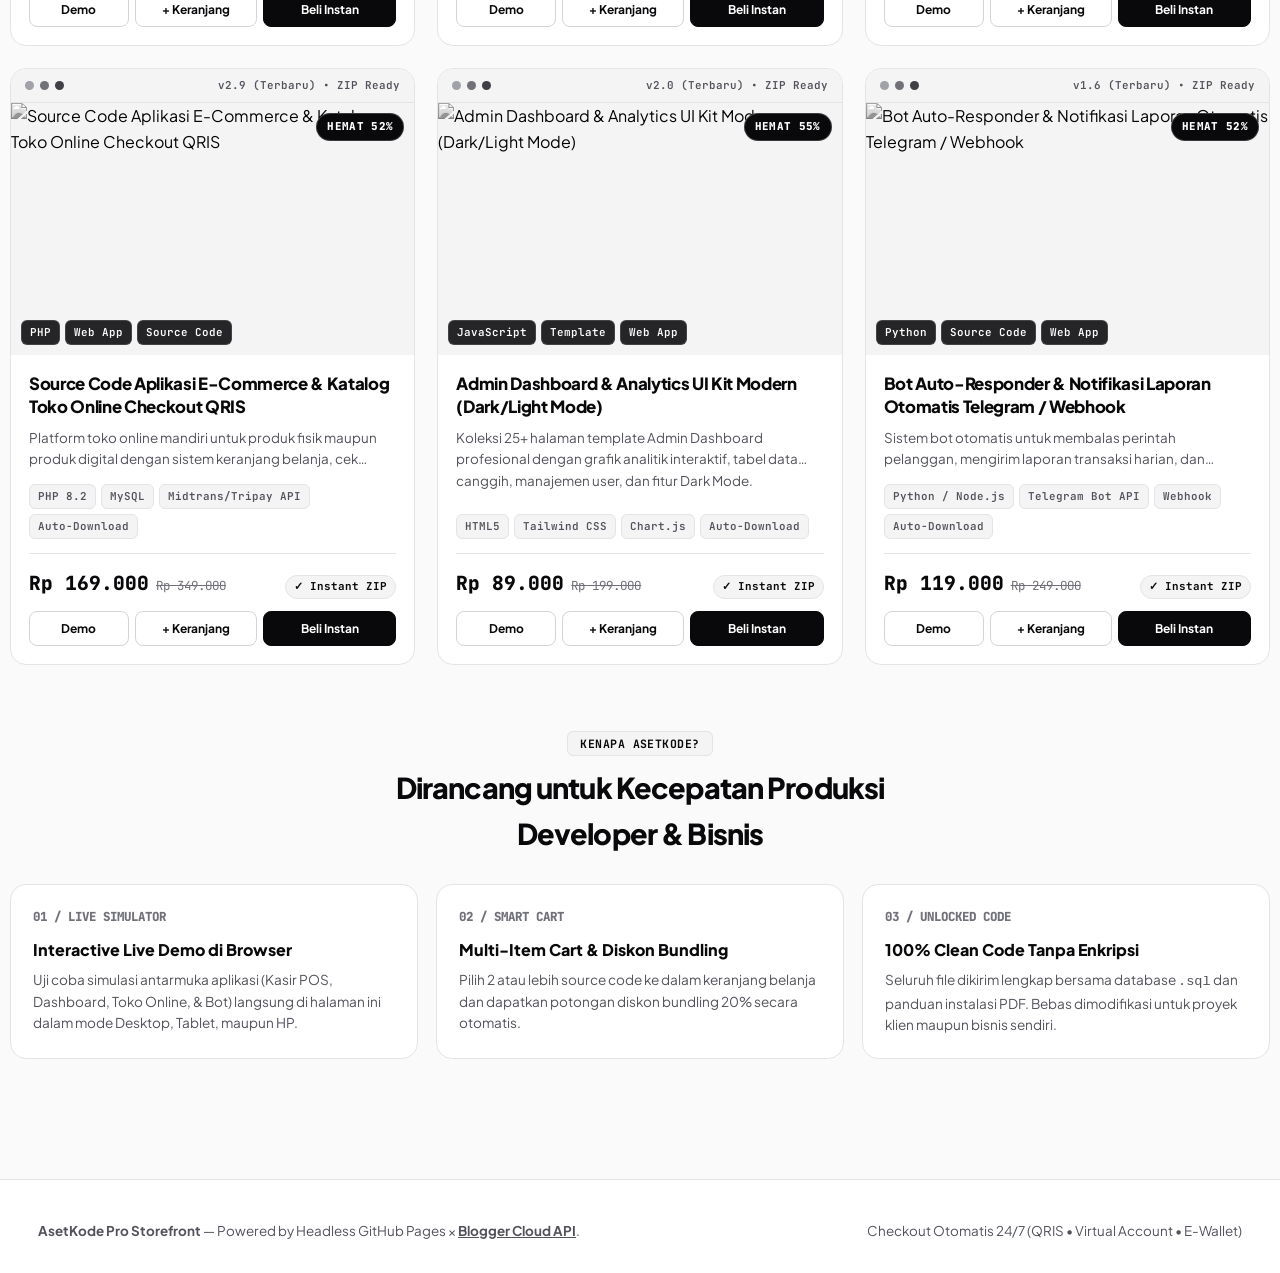
==== commit 16ad6c56: "Switch theme to Pure Monochrome Black & White (Hitam Putih)" ====
--- a/index.html
+++ b/index.html
@@ -1,5 +1,5 @@
 <!DOCTYPE html>
-<html lang="id" data-theme="dark">
+<html lang="id" data-theme="light">
 <head>
   <meta charset="UTF-8" />
   <meta name="viewport" content="width=device-width, initial-scale=1.0, maximum-scale=5.0" />
@@ -15,12 +15,12 @@
   <!-- TOP PROMO ANNOUNCEMENT RIBBON -->
   <div class="promo-ribbon">
     <div class="container promo-ribbon-inner">
-      <span class="promo-pill">🔥 FLASH DEAL</span>
-      <span>Diskon hingga <strong>50%</strong> + Ekstra Diskon Bundling 20% otomatis di Keranjang! • Terhubung Real-Time dengan Database <strong>asetkode.blogspot.com</strong></span>
-    </div>
-  </div>
-
-  <!-- STICKY GLASSMORPHIC NAVBAR -->
+      <span class="promo-pill">PROMO SPESIAL</span>
+      <span>Diskon hingga <strong>50%</strong> + Ekstra Diskon Bundling 20% otomatis di Keranjang • Terhubung Real-Time dengan Database <strong>asetkode.blogspot.com</strong></span>
+    </div>
+  </div>
+
+  <!-- STICKY MONOCHROME NAVBAR -->
   <header class="navbar">
     <div class="container navbar-inner">
       <a href="#" class="brand">
@@ -45,9 +45,9 @@
       </nav>
 
       <div class="nav-actions">
-        <button type="button" class="icon-btn" id="themeBtn" title="Ganti Mode Gelap / Terang">☀️ Light</button>
+        <button type="button" class="icon-btn" id="themeBtn" title="Ganti Mode Hitam / Putih">● Mode Hitam</button>
         <button type="button" class="icon-btn cart-btn" id="openCartBtn">
-          <span>🛒 Keranjang</span>
+          <span>Keranjang</span>
           <span class="cart-count-pill" id="cartCountBadge">0</span>
         </button>
       </div>
@@ -75,8 +75,8 @@
         </p>
 
         <div class="hero-cta-row">
-          <a href="#katalog" class="btn btn-primary">🚀 Eksplor Katalog &amp; Live Demo</a>
-          <a href="#bundleDeal" class="btn btn-amber">💎 All-In-One Pack (Hemat 65%)</a>
+          <a href="#katalog" class="btn btn-primary">Eksplor Katalog &amp; Live Demo →</a>
+          <a href="#bundleDeal" class="btn btn-amber">All-In-One Pack (Hemat 65%)</a>
         </div>
 
         <div class="hero-metrics">
@@ -104,16 +104,16 @@
             <span class="win-dot g"></span>
           </div>
           <div class="studio-tab-group">
-            <button type="button" class="studio-tab active" data-tab="tab-roi">🧮 Kalkulator Hemat</button>
-            <button type="button" class="studio-tab" data-tab="tab-zip">📁 Isi File .ZIP</button>
-            <button type="button" class="studio-tab" data-tab="tab-arch">🔗 GitHub × Blogger</button>
+            <button type="button" class="studio-tab active" data-tab="tab-roi">Kalkulator Hemat</button>
+            <button type="button" class="studio-tab" data-tab="tab-zip">Isi File .ZIP</button>
+            <button type="button" class="studio-tab" data-tab="tab-arch">GitHub × Blogger</button>
           </div>
         </div>
 
         <div class="studio-content">
           <!-- TAB 1: INTERACTIVE ROI CALCULATOR -->
           <div class="studio-panel active" id="tab-roi">
-            <label for="roiProjectSelect" style="display:block; font-size:0.75rem; color:#94a3b8; margin-bottom:6px;">
+            <label for="roiProjectSelect" style="display:block; font-size:0.75rem; color:#a1a1aa; margin-bottom:6px;">
               Pilih jenis proyek yang ingin Anda bangun:
             </label>
             <select id="roiProjectSelect" class="roi-calc-select">
@@ -125,40 +125,40 @@
 
             <div class="roi-compare-grid">
               <div class="roi-card">
-                <div style="font-size:0.72rem; color:#94a3b8;">Buat dari Nol / Sewa Dev</div>
-                <div id="roiCustomCost" style="font-size:1.05rem; font-weight:800; color:#f87171; font-family:var(--font-mono); margin:4px 0;">Rp 4.500.000</div>
-                <div id="roiCustomTime" style="font-size:0.72rem; color:#cbd5e1;">⏳ Waktu: 28 Hari Kerja</div>
+                <div style="font-size:0.72rem; color:#a1a1aa;">Buat dari Nol / Sewa Dev</div>
+                <div id="roiCustomCost" style="font-size:1.05rem; font-weight:800; color:#fafafa; font-family:var(--font-mono); margin:4px 0; text-decoration:line-through;">Rp 4.500.000</div>
+                <div id="roiCustomTime" style="font-size:0.72rem; color:#a1a1aa;">Waktu: 28 Hari Kerja</div>
               </div>
               <div class="roi-card best">
-                <div style="font-size:0.72rem; color:#93c5fd;">Pakai Source Code AsetKode</div>
-                <div id="roiAsetPrice" style="font-size:1.05rem; font-weight:800; color:#34d399; font-family:var(--font-mono); margin:4px 0;">Rp 149.000</div>
-                <div style="font-size:0.72rem; color:#ffffff;">⚡ Waktu: 10 Menit Jalan!</div>
+                <div style="font-size:0.72rem; color:#52525b; font-weight:700;">Pakai Source Code AsetKode</div>
+                <div id="roiAsetPrice" style="font-size:1.05rem; font-weight:800; color:#09090b; font-family:var(--font-mono); margin:4px 0;">Rp 149.000</div>
+                <div style="font-size:0.72rem; color:#18181b; font-weight:600;">Waktu: 10 Menit Jalan</div>
               </div>
             </div>
 
-            <div style="background:rgba(16,185,129,0.12); border:1px solid rgba(16,185,129,0.3); border-radius:10px; padding:10px 12px; font-size:0.78rem; color:#34d399; font-weight:700; text-align:center;">
-              🎉 <span id="roiSavingsText">Anda Hemat Rp 4.351.000 (96%) &amp; 28 Hari Coding!</span>
+            <div class="roi-savings-banner">
+              ✓ <span id="roiSavingsText">Anda Hemat Rp 4.351.000 (96%) &amp; 28 Hari Coding!</span>
             </div>
           </div>
 
           <!-- TAB 2: ISI FILE .ZIP -->
           <div class="studio-panel" id="tab-zip">
-            <div style="font-size:0.75rem; color:#94a3b8; margin-bottom:10px;">Struktur standar di dalam file <code>.zip</code> yang Anda unduh:</div>
+            <div style="font-size:0.75rem; color:#a1a1aa; margin-bottom:10px;">Struktur standar di dalam file <code>.zip</code> yang Anda unduh:</div>
             <ul class="zip-tree">
               <li class="zip-row">
-                <span>📦 /full-source-code/ (100% Unlocked)</span>
+                <span>/full-source-code/ (100% Unlocked)</span>
                 <span class="zip-badge">Siap Edit</span>
               </li>
               <li class="zip-row">
-                <span>🗄️ /database/schema_plus_sample.sql</span>
+                <span>/database/schema_plus_sample.sql</span>
                 <span class="zip-badge">Siap Import</span>
               </li>
               <li class="zip-row">
-                <span>📘 PANDUAN_INSTALASI_LENGKAP.pdf</span>
+                <span>PANDUAN_INSTALASI_LENGKAP.pdf</span>
                 <span class="zip-badge">Bhs Indonesia</span>
               </li>
               <li class="zip-row">
-                <span>🔑 AKUN_LOGIN_ADMIN_KASIR.txt</span>
+                <span>AKUN_LOGIN_ADMIN_KASIR.txt</span>
                 <span class="zip-badge">Included</span>
               </li>
             </ul>
@@ -166,22 +166,22 @@
 
           <!-- TAB 3: ARSITEKTUR GITHUB X BLOGGER -->
           <div class="studio-panel" id="tab-arch">
-            <div style="font-size:0.75rem; color:#94a3b8; margin-bottom:10px;">Kolaborasi Headless Storefront (GitHub + Blogger API):</div>
+            <div style="font-size:0.75rem; color:#a1a1aa; margin-bottom:10px;">Kolaborasi Headless Storefront (GitHub + Blogger API):</div>
             <ul class="zip-tree">
               <li class="zip-row">
-                <span>⚡ Frontend: GitHub Pages SPA Storefront</span>
+                <span>Frontend: GitHub Pages SPA Storefront</span>
                 <span class="zip-badge">Ultra Cepat</span>
               </li>
               <li class="zip-row">
-                <span>☁️ Database: Blogger JSONP Cloud Feed</span>
+                <span>Database: Blogger JSONP Cloud Feed</span>
                 <span class="zip-badge">Auto-Sync</span>
               </li>
               <li class="zip-row">
-                <span>🤖 Uploader: Node.js Auto-Post Bot API v3</span>
+                <span>Uploader: Node.js Auto-Post Bot API v3</span>
                 <span class="zip-badge">Terhubung</span>
               </li>
               <li class="zip-row">
-                <span>💳 Checkout: QRIS / VA / E-Wallet Instan</span>
+                <span>Checkout: QRIS / VA / E-Wallet Instan</span>
                 <span class="zip-badge">24/7 Aktif</span>
               </li>
             </ul>
@@ -196,16 +196,16 @@
     <!-- VIP ALL-ACCESS BUNDLE BANNER -->
     <div class="bundle-banner" id="bundleDeal" style="margin-top:0; margin-bottom:28px;">
       <div class="bundle-info">
-        <span class="bundle-tag">💎 VIP ALL-ACCESS DEVELOPER PASS</span>
+        <span class="bundle-tag">VIP ALL-ACCESS DEVELOPER PASS</span>
         <h2>Beli Seluruh Katalog Source Code &amp; Template Sekaligus (6+ Produk Lengkap)</h2>
         <p>Dapatkan semua produk di katalog ini (Aplikasi Kasir POS, E-Commerce QRIS, Landing Page SaaS, Admin Dashboard UI, &amp; Bot Python) + gratis akses produk baru berikutnya.</p>
       </div>
       <div class="bundle-action">
         <div>
-          <div style="font-size:0.78rem; color:#94a3b8; text-decoration:line-through;">Total Satuan: Rp 704.000</div>
+          <div style="font-size:0.78rem; opacity:0.65; text-decoration:line-through; font-family:var(--font-mono);">Total Satuan: Rp 704.000</div>
           <div class="bundle-price-num">Rp 249.000</div>
         </div>
-        <button type="button" class="btn btn-amber" id="addBundleBtn">⚡ Ambil Paket Bundling</button>
+        <button type="button" class="btn btn-amber" id="addBundleBtn">Ambil Paket Bundling →</button>
       </div>
     </div>
 
@@ -243,22 +243,22 @@
     <!-- BENTO ADVANTAGES SECTION -->
     <section id="keunggulan" style="margin-top:64px;">
       <div style="text-align:center; max-width:620px; margin:0 auto 24px;">
-        <span class="brand-badge" style="font-size:0.74rem; padding:4px 12px;">KENAPA ASETKODE?</span>
-        <h2 style="font-size:clamp(1.35rem, 2.8vw, 1.8rem); font-weight:800; margin-top:8px;">Dirancang untuk Kecepatan Produksi Developer &amp; Bisnis</h2>
+        <span class="brand-badge" style="font-size:0.72rem; padding:4px 12px;">KENAPA ASETKODE?</span>
+        <h2 style="font-size:clamp(1.35rem, 2.8vw, 1.8rem); font-weight:800; margin-top:10px; letter-spacing:-0.03em;">Dirancang untuk Kecepatan Produksi Developer &amp; Bisnis</h2>
       </div>
       <div class="bento-grid">
         <div class="bento-box">
-          <div style="font-size:1.5rem; margin-bottom:10px;">🖥️</div>
+          <div style="font-family:var(--font-mono); font-size:0.78rem; font-weight:800; margin-bottom:10px; color:var(--text-muted);">01 / LIVE SIMULATOR</div>
           <h3 style="font-size:1rem; font-weight:800; margin-bottom:6px;">Interactive Live Demo di Browser</h3>
           <p style="font-size:0.85rem; color:var(--text-secondary);">Uji coba simulasi antarmuka aplikasi (Kasir POS, Dashboard, Toko Online, &amp; Bot) langsung di halaman ini dalam mode Desktop, Tablet, maupun HP.</p>
         </div>
         <div class="bento-box">
-          <div style="font-size:1.5rem; margin-bottom:10px;">🛒</div>
+          <div style="font-family:var(--font-mono); font-size:0.78rem; font-weight:800; margin-bottom:10px; color:var(--text-muted);">02 / SMART CART</div>
           <h3 style="font-size:1rem; font-weight:800; margin-bottom:6px;">Multi-Item Cart &amp; Diskon Bundling</h3>
           <p style="font-size:0.85rem; color:var(--text-secondary);">Pilih 2 atau lebih source code ke dalam keranjang belanja dan dapatkan potongan diskon bundling 20% secara otomatis.</p>
         </div>
         <div class="bento-box">
-          <div style="font-size:1.5rem; margin-bottom:10px;">🔓</div>
+          <div style="font-family:var(--font-mono); font-size:0.78rem; font-weight:800; margin-bottom:10px; color:var(--text-muted);">03 / UNLOCKED CODE</div>
           <h3 style="font-size:1rem; font-weight:800; margin-bottom:6px;">100% Clean Code Tanpa Enkripsi</h3>
           <p style="font-size:0.85rem; color:var(--text-secondary);">Seluruh file dikirim lengkap bersama database <code>.sql</code> dan panduan instalasi PDF. Bebas dimodifikasi untuk proyek klien maupun bisnis sendiri.</p>
         </div>
@@ -270,7 +270,7 @@
   <footer class="site-footer">
     <div class="container" style="display:flex; justify-content:space-between; align-items:center; flex-wrap:wrap; gap:16px;">
       <div>
-        <strong>AsetKode Pro Storefront</strong> — Powered by Headless GitHub Pages × <a href="https://asetkode.blogspot.com/" target="_blank" rel="noopener" style="color:var(--accent); font-weight:700;">Blogger Cloud API</a>.
+        <strong>AsetKode Pro Storefront</strong> — Powered by Headless GitHub Pages × <a href="https://asetkode.blogspot.com/" target="_blank" rel="noopener" style="text-decoration:underline; font-weight:700;">Blogger Cloud API</a>.
       </div>
       <div>
         Checkout Otomatis 24/7 (QRIS • Virtual Account • E-Wallet)
@@ -288,16 +288,16 @@
             <span class="win-dot y"></span>
             <span class="win-dot g"></span>
           </div>
-          <strong id="demoSimTitle" style="font-size:0.88rem;">Interactive Live Demo Preview</strong>
+          <strong id="demoSimTitle" style="font-size:0.86rem;">Interactive Live Demo Preview</strong>
         </div>
         <div class="viewport-btns">
-          <button type="button" class="vp-btn active" data-vp="100%">💻 Desktop (100%)</button>
-          <button type="button" class="vp-btn" data-vp="768px">📱 Tablet (768px)</button>
-          <button type="button" class="vp-btn" data-vp="390px">📲 Mobile (390px)</button>
+          <button type="button" class="vp-btn active" data-vp="100%">Desktop (100%)</button>
+          <button type="button" class="vp-btn" data-vp="768px">Tablet (768px)</button>
+          <button type="button" class="vp-btn" data-vp="390px">Mobile (390px)</button>
         </div>
         <div style="display:flex; gap:8px;">
-          <button type="button" class="btn btn-primary" id="demoSimBuyBtn" style="padding:7px 14px; font-size:0.78rem;">⚡ Beli Source Code Ini</button>
-          <button type="button" class="close-x" id="closeDemoSimBtn">×</button>
+          <button type="button" class="btn btn-primary" id="demoSimBuyBtn" style="padding:7px 14px; font-size:0.78rem; background:#ffffff; color:#09090b; border-color:#ffffff;">Beli Source Code Ini</button>
+          <button type="button" class="close-x" id="closeDemoSimBtn" style="background:#18181b; color:#ffffff; border-color:#3f3f46;">×</button>
         </div>
       </div>
       <div class="demo-stage-wrap">
@@ -321,17 +321,17 @@
   <div class="backdrop" id="cartBackdrop">
     <aside class="cart-drawer" id="cartDrawer" onclick="event.stopPropagation()">
       <div class="modal-top">
-        <div class="modal-top-title">🛒 Keranjang Belanja Anda</div>
+        <div class="modal-top-title">Keranjang Belanja Anda</div>
         <button type="button" class="close-x" id="closeCartBtn">×</button>
       </div>
       <div class="cart-items-list" id="cartItemsContainer"></div>
       <div class="cart-footer">
-        <div id="cartBundleHint" style="font-size:0.76rem; color:var(--emerald); font-weight:700; margin-bottom:10px;"></div>
+        <div id="cartBundleHint" style="font-size:0.76rem; color:var(--text-primary); font-weight:700; margin-bottom:10px;"></div>
         <div style="display:flex; justify-content:space-between; align-items:baseline; margin-bottom:14px;">
           <span style="font-size:0.86rem; color:var(--text-secondary);">Total Pembayaran:</span>
-          <span id="cartTotalPrice" style="font-size:1.35rem; font-weight:800; color:var(--accent); font-family:var(--font-mono);">Rp 0</span>
-        </div>
-        <button type="button" class="btn btn-primary" id="checkoutCartBtn" style="width:100%; padding:13px;">⚡ Checkout Sekarang (QRIS / VA / E-Wallet)</button>
+          <span id="cartTotalPrice" style="font-size:1.35rem; font-weight:800; color:var(--text-primary); font-family:var(--font-mono);">Rp 0</span>
+        </div>
+        <button type="button" class="btn btn-primary" id="checkoutCartBtn" style="width:100%; padding:13px;">Checkout Sekarang (QRIS / VA / E-Wallet)</button>
       </div>
     </aside>
   </div>
@@ -340,12 +340,12 @@
   <div class="backdrop" id="checkoutModal">
     <div class="modal-window" style="max-width:740px; height:86vh;">
       <div class="modal-top">
-        <div class="modal-top-title" id="checkoutModalTitle">🔒 Checkout Pembayaran Instan</div>
+        <div class="modal-top-title" id="checkoutModalTitle">Checkout Pembayaran Instan</div>
         <button type="button" class="close-x" id="closeCheckoutBtn">×</button>
       </div>
-      <div style="padding:12px 20px; background:var(--accent-soft); border-bottom:1px solid var(--border-color); display:flex; justify-content:space-between; align-items:center; flex-wrap:wrap; gap:8px; font-size:0.84rem;">
-        <span>⚡ Link download file <code>.ZIP</code> otomatis dikirim ke email setelah lunas</span>
-        <strong id="checkoutModalPrice" style="color:var(--accent); font-family:var(--font-mono);"></strong>
+      <div style="padding:12px 20px; background:var(--bg-elevated); border-bottom:1px solid var(--border-color); display:flex; justify-content:space-between; align-items:center; flex-wrap:wrap; gap:8px; font-size:0.82rem;">
+        <span>Link download file <code>.ZIP</code> otomatis dikirim ke email setelah lunas</span>
+        <strong id="checkoutModalPrice" style="color:var(--text-primary); font-family:var(--font-mono);"></strong>
       </div>
       <iframe id="checkoutIframe" src="about:blank" style="width:100%; flex:1; border:none; background:#ffffff;" title="Checkout Payment"></iframe>
       <div class="modal-top" style="font-size:0.8rem;">
@@ -358,4 +358,3 @@
   <script src="app.js"></script>
 </body>
 </html>
-
--- a/styles.css
+++ b/styles.css
@@ -1,59 +1,68 @@
 /* ==========================================================================
-   ASETKODE HEADLESS STOREFRONT (GITHUB PAGES + BLOGGER CMS API)
-   Design System: Linear / Vercel / UI8 Inspired Dual-Theme (Cyber Dark & Clean Light)
+   ASETKODE HEADLESS STOREFRONT — PURE MONOCHROME (HITAM PUTIH) EDITION
+   Design System: Vercel / Next.js / shadcn-ui / Linear Monochrome Aesthetic
    ========================================================================== */
 
 :root {
-  --bg-main: #070a12;
-  --bg-surface: #0f1626;
-  --bg-elevated: #162035;
-  --bg-glass: rgba(15, 22, 38, 0.82);
-  --text-primary: #f8fafc;
-  --text-secondary: #94a3b8;
-  --text-muted: #64748b;
-  --border-color: rgba(148, 163, 184, 0.14);
-  --border-hover: rgba(56, 189, 248, 0.45);
-  --accent: #3b82f6;
-  --accent-hover: #2563eb;
-  --accent-glow: rgba(59, 130, 246, 0.35);
-  --accent-soft: rgba(59, 130, 246, 0.14);
-  --indigo: #6366f1;
-  --cyan: #06b6d4;
-  --emerald: #10b981;
-  --emerald-soft: rgba(16, 185, 129, 0.15);
-  --amber: #f59e0b;
-  --amber-soft: rgba(245, 158, 11, 0.16);
-  --rose: #f43f5e;
-  --radius-sm: 10px;
-  --radius-md: 14px;
-  --radius-lg: 20px;
-  --radius-xl: 26px;
-  --shadow-sm: 0 2px 8px rgba(0, 0, 0, 0.25);
-  --shadow-md: 0 12px 32px -8px rgba(0, 0, 0, 0.5);
-  --shadow-lg: 0 24px 48px -12px rgba(0, 0, 0, 0.7);
+  /* Default: Clean Monochrome White & Black */
+  --bg-main: #fafafa;
+  --bg-surface: #ffffff;
+  --bg-elevated: #f4f4f5;
+  --bg-card: #ffffff;
+  --bg-glass: rgba(255, 255, 255, 0.88);
+  --bg-invert: #09090b;
+  --text-invert: #ffffff;
+
+  --text-primary: #09090b;
+  --text-secondary: #52525b;
+  --text-muted: #71717a;
+
+  --border-color: #e4e4e7;
+  --border-strong: #d4d4d8;
+  --border-hover: #09090b;
+
+  --accent: #09090b;
+  --accent-fg: #ffffff;
+  --accent-soft: #f4f4f5;
+
+  --radius-sm: 8px;
+  --radius-md: 12px;
+  --radius-lg: 16px;
+  --radius-xl: 22px;
+
+  --shadow-sm: 0 1px 3px rgba(0, 0, 0, 0.05);
+  --shadow-md: 0 8px 24px -6px rgba(0, 0, 0, 0.08);
+  --shadow-lg: 0 20px 40px -12px rgba(0, 0, 0, 0.14);
+
   --font-sans: 'Plus Jakarta Sans', -apple-system, BlinkMacSystemFont, sans-serif;
   --font-mono: 'JetBrains Mono', monospace;
 }
 
-html[data-theme="light"] {
-  --bg-main: #f8fafc;
-  --bg-surface: #ffffff;
-  --bg-elevated: #f1f5f9;
-  --bg-glass: rgba(255, 255, 255, 0.88);
-  --text-primary: #0f172a;
-  --text-secondary: #475569;
-  --text-muted: #64748b;
-  --border-color: #e2e8f0;
-  --border-hover: #3b82f6;
-  --accent: #2563eb;
-  --accent-hover: #1d4ed8;
-  --accent-glow: rgba(37, 99, 235, 0.22);
-  --accent-soft: #eff6ff;
-  --emerald-soft: #ecfdf5;
-  --amber-soft: #fef3c7;
-  --shadow-sm: 0 2px 6px rgba(15, 23, 42, 0.04);
-  --shadow-md: 0 10px 26px -6px rgba(15, 23, 42, 0.08);
-  --shadow-lg: 0 22px 44px -10px rgba(15, 23, 42, 0.14);
+html[data-theme="dark"] {
+  /* Pure OLED Black & Crisp White */
+  --bg-main: #000000;
+  --bg-surface: #09090b;
+  --bg-elevated: #18181b;
+  --bg-card: #09090b;
+  --bg-glass: rgba(9, 9, 11, 0.86);
+  --bg-invert: #ffffff;
+  --text-invert: #000000;
+
+  --text-primary: #fafafa;
+  --text-secondary: #a1a1aa;
+  --text-muted: #71717a;
+
+  --border-color: #27272a;
+  --border-strong: #3f3f46;
+  --border-hover: #ffffff;
+
+  --accent: #ffffff;
+  --accent-fg: #000000;
+  --accent-soft: #18181b;
+
+  --shadow-sm: 0 2px 6px rgba(0, 0, 0, 0.6);
+  --shadow-md: 0 12px 32px -8px rgba(0, 0, 0, 0.8);
+  --shadow-lg: 0 24px 48px -12px rgba(0, 0, 0, 0.95);
 }
 
 * {
@@ -73,7 +82,7 @@
   line-height: 1.6;
   overflow-x: hidden;
   -webkit-font-smoothing: antialiased;
-  transition: background-color 0.25s ease, color 0.25s ease;
+  transition: background-color 0.2s ease, color 0.2s ease;
 }
 
 a {
@@ -97,15 +106,15 @@
   padding: 0 clamp(16px, 4vw, 28px);
 }
 
-/* ================= TOP PROMO TICKER ================= */
+/* ================= TOP PROMO RIBBON (MONOCHROME) ================= */
 .promo-ribbon {
-  background: linear-gradient(90deg, #1d4ed8 0%, #4f46e5 50%, #0891b2 100%);
-  color: #ffffff;
+  background: var(--bg-invert);
+  color: var(--text-invert);
   font-size: 0.78rem;
-  font-weight: 600;
-  padding: 8px 16px;
+  font-weight: 500;
+  padding: 9px 16px;
   text-align: center;
-  border-bottom: 1px solid rgba(255, 255, 255, 0.15);
+  border-bottom: 1px solid var(--border-color);
 }
 
 .promo-ribbon-inner {
@@ -117,16 +126,18 @@
 }
 
 .promo-pill {
-  background: rgba(255, 255, 255, 0.2);
+  background: var(--text-invert);
+  color: var(--bg-invert);
   padding: 2px 9px;
   border-radius: 999px;
-  font-size: 0.68rem;
-  font-weight: 800;
-  letter-spacing: 0.05em;
+  font-size: 0.66rem;
+  font-weight: 800;
+  letter-spacing: 0.06em;
   text-transform: uppercase;
-}
-
-/* ================= STICKY GLASS NAVBAR ================= */
+  font-family: var(--font-mono);
+}
+
+/* ================= STICKY MONOCHROME NAVBAR ================= */
 .navbar {
   position: sticky;
   top: 0;
@@ -141,76 +152,76 @@
   display: flex;
   align-items: center;
   justify-content: space-between;
-  height: 72px;
+  height: 70px;
   gap: 16px;
 }
 
 .brand {
   display: flex;
   align-items: center;
-  gap: 11px;
-  font-weight: 800;
-  font-size: 1.25rem;
+  gap: 10px;
+  font-weight: 800;
+  font-size: 1.2rem;
   letter-spacing: -0.03em;
 }
 
 .brand-mark {
-  width: 38px;
-  height: 38px;
-  border-radius: 11px;
-  background: linear-gradient(135deg, var(--accent) 0%, var(--indigo) 100%);
-  color: #ffffff;
+  width: 36px;
+  height: 36px;
+  border-radius: 9px;
+  background: var(--accent);
+  color: var(--accent-fg);
   display: flex;
   align-items: center;
   justify-content: center;
   font-family: var(--font-mono);
-  font-size: 0.92rem;
-  font-weight: 800;
-  box-shadow: 0 6px 16px var(--accent-glow);
+  font-size: 0.88rem;
+  font-weight: 800;
 }
 
 .brand-badge {
   font-size: 0.65rem;
   font-family: var(--font-mono);
   font-weight: 700;
-  padding: 2px 7px;
+  padding: 2px 8px;
   border-radius: 6px;
-  background: var(--accent-soft);
-  color: var(--accent);
+  background: var(--bg-elevated);
+  color: var(--text-primary);
   border: 1px solid var(--border-color);
+  text-transform: uppercase;
+  letter-spacing: 0.04em;
 }
 
 .nav-search-wrap {
   flex: 1;
-  max-width: 400px;
+  max-width: 380px;
   position: relative;
 }
 
 .nav-search-input {
   width: 100%;
-  padding: 10px 16px 10px 40px;
+  padding: 9px 16px 9px 38px;
   border-radius: 999px;
   border: 1px solid var(--border-color);
   background: var(--bg-elevated);
   color: var(--text-primary);
-  font-size: 0.88rem;
+  font-size: 0.86rem;
   outline: none;
   transition: all 0.2s ease;
 }
 
 .nav-search-input:focus {
-  border-color: var(--accent);
-  background: var(--bg-surface);
-  box-shadow: 0 0 0 3px var(--accent-glow);
+  border-color: var(--text-primary);
+  background: var(--bg-surface);
 }
 
 .nav-search-icon {
   position: absolute;
-  left: 14px;
+  left: 13px;
   top: 50%;
   transform: translateY(-50%);
-  width: 16px;
-  height: 16px;
+  width: 15px;
+  height: 15px;
   color: var(--text-muted);
   pointer-events: none;
 }
@@ -219,7 +230,7 @@
   display: flex;
   align-items: center;
   gap: 20px;
-  font-size: 0.88rem;
+  font-size: 0.86rem;
   font-weight: 600;
   color: var(--text-secondary);
 }
@@ -231,59 +242,64 @@
 .nav-actions {
   display: flex;
   align-items: center;
-  gap: 10px;
+  gap: 8px;
 }
 
 .icon-btn {
-  height: 40px;
+  height: 38px;
   padding: 0 13px;
   border-radius: var(--radius-sm);
   border: 1px solid var(--border-color);
-  background: var(--bg-elevated);
-  color: var(--text-primary);
-  font-size: 0.84rem;
+  background: var(--bg-surface);
+  color: var(--text-primary);
+  font-size: 0.82rem;
   font-weight: 700;
   cursor: pointer;
   display: inline-flex;
   align-items: center;
   justify-content: center;
   gap: 7px;
-  transition: all 0.2s ease;
+  transition: all 0.18s ease;
 }
 
 .icon-btn:hover {
   border-color: var(--border-hover);
-  transform: translateY(-1px);
+  background: var(--bg-elevated);
 }
 
 .cart-btn {
-  background: var(--accent-soft);
-  border-color: rgba(59, 130, 246, 0.35);
+  background: var(--accent);
+  border-color: var(--accent);
+  color: var(--accent-fg);
+}
+
+.cart-btn:hover {
+  background: var(--accent);
+  color: var(--accent-fg);
+  opacity: 0.9;
+}
+
+.cart-count-pill {
+  background: var(--accent-fg);
   color: var(--accent);
-}
-
-.cart-count-pill {
-  background: var(--accent);
-  color: #ffffff;
-  font-size: 0.7rem;
+  font-size: 0.68rem;
   font-weight: 800;
   padding: 1px 7px;
   border-radius: 999px;
-}
-
-/* ================= HERO SECTION (SPLIT SAAS + LIVE CODE STUDIO) ================= */
+  font-family: var(--font-mono);
+}
+
+/* ================= HERO SECTION (MONOCHROME GRID) ================= */
 .hero {
   position: relative;
   overflow: hidden;
-  padding: clamp(36px, 6vw, 68px) 0 clamp(32px, 5vw, 56px);
+  padding: clamp(36px, 6vw, 64px) 0 clamp(32px, 5vw, 52px);
   border-bottom: 1px solid var(--border-color);
+  background-color: var(--bg-surface);
   background-image:
-    radial-gradient(at 12% 18%, rgba(59, 130, 246, 0.16) 0px, transparent 48%),
-    radial-gradient(at 88% 15%, rgba(99, 102, 241, 0.14) 0px, transparent 48%),
-    radial-gradient(at 50% 90%, rgba(16, 185, 129, 0.08) 0px, transparent 50%),
     linear-gradient(to right, var(--border-color) 1px, transparent 1px),
     linear-gradient(to bottom, var(--border-color) 1px, transparent 1px);
-  background-size: 100% 100%, 100% 100%, 100% 100%, 42px 42px, 42px 42px;
+  background-size: 48px 48px;
 }
 
 .hero-grid {
@@ -300,8 +316,8 @@
   padding: 5px 14px 5px 8px;
   border-radius: 999px;
   background: var(--bg-surface);
-  border: 1px solid var(--border-color);
-  font-size: 0.78rem;
+  border: 1px solid var(--border-strong);
+  font-size: 0.76rem;
   font-weight: 600;
   color: var(--text-secondary);
   margin-bottom: 18px;
@@ -312,51 +328,60 @@
   display: inline-flex;
   align-items: center;
   gap: 6px;
-  background: var(--emerald-soft);
-  color: var(--emerald);
-  font-size: 0.68rem;
+  background: var(--accent);
+  color: var(--accent-fg);
+  font-size: 0.65rem;
   font-weight: 800;
   padding: 3px 9px;
   border-radius: 999px;
   text-transform: uppercase;
+  font-family: var(--font-mono);
 }
 
 .pulse-dot {
-  width: 7px;
-  height: 7px;
+  width: 6px;
+  height: 6px;
   border-radius: 50%;
-  background: var(--emerald);
-  box-shadow: 0 0 0 3px rgba(16, 185, 129, 0.25);
+  background: currentColor;
 }
 
 .hero-title {
-  font-size: clamp(2rem, 4.2vw, 3.25rem);
-  font-weight: 800;
-  letter-spacing: -0.035em;
-  line-height: 1.14;
+  font-size: clamp(2rem, 4.1vw, 3.15rem);
+  font-weight: 800;
+  letter-spacing: -0.04em;
+  line-height: 1.12;
   margin-bottom: 16px;
+  color: var(--text-primary);
 }
 
 .gradient-text {
-  background: linear-gradient(135deg, #38bdf8 0%, #3b82f6 45%, #818cf8 100%);
-  -webkit-background-clip: text;
-  -webkit-text-fill-color: transparent;
-  background-clip: text;
+  text-decoration: underline;
+  text-decoration-thickness: 3px;
+  text-underline-offset: 6px;
 }
 
 .hero-desc {
-  font-size: 1.02rem;
+  font-size: 1rem;
   color: var(--text-secondary);
   max-width: 580px;
   margin-bottom: 24px;
   line-height: 1.65;
 }
 
+.hero-desc code {
+  font-family: var(--font-mono);
+  font-size: 0.86rem;
+  background: var(--bg-elevated);
+  border: 1px solid var(--border-color);
+  padding: 1px 6px;
+  border-radius: 5px;
+}
+
 .hero-cta-row {
   display: flex;
   align-items: center;
   flex-wrap: wrap;
-  gap: 12px;
+  gap: 10px;
   margin-bottom: 28px;
 }
 
@@ -367,40 +392,38 @@
   gap: 8px;
   padding: 11px 20px;
   border-radius: var(--radius-sm);
-  font-size: 0.88rem;
+  font-size: 0.86rem;
   font-weight: 700;
   cursor: pointer;
   border: 1px solid transparent;
   white-space: nowrap;
-  transition: all 0.2s ease;
+  transition: all 0.18s ease;
 }
 
 .btn-primary {
-  background: linear-gradient(135deg, var(--accent) 0%, var(--indigo) 100%);
-  color: #ffffff;
-  box-shadow: 0 8px 20px -4px var(--accent-glow);
+  background: var(--accent);
+  color: var(--accent-fg);
+  border-color: var(--accent);
 }
 
 .btn-primary:hover {
-  transform: translateY(-2px);
-  box-shadow: 0 12px 26px -4px var(--accent-glow);
-}
-
-.btn-surface {
-  background: var(--bg-surface);
-  color: var(--text-primary);
-  border-color: var(--border-color);
-}
-
-.btn-surface:hover {
+  opacity: 0.88;
+  transform: translateY(-1px);
+}
+
+.btn-ghost,
+.btn-surface,
+.btn-amber {
+  background: var(--bg-surface);
+  color: var(--text-primary);
+  border: 1px solid var(--border-strong);
+}
+
+.btn-ghost:hover,
+.btn-surface:hover,
+.btn-amber:hover {
+  border-color: var(--text-primary);
   background: var(--bg-elevated);
-  border-color: var(--border-hover);
-}
-
-.btn-amber {
-  background: linear-gradient(135deg, #f59e0b 0%, #d97706 100%);
-  color: #070a12;
-  font-weight: 800;
 }
 
 .hero-metrics {
@@ -417,7 +440,7 @@
 }
 
 .metric-val {
-  font-size: 1.15rem;
+  font-size: 1.1rem;
   font-weight: 800;
   color: var(--text-primary);
   font-family: var(--font-mono);
@@ -428,24 +451,24 @@
   color: var(--text-secondary);
 }
 
-/* Interactive Studio Window in Hero */
+/* Interactive Monochrome Studio Window in Hero */
 .studio-card {
-  background: #0b101e;
-  border: 1px solid rgba(148, 163, 184, 0.22);
+  background: #09090b;
+  border: 1px solid #27272a;
   border-radius: var(--radius-lg);
   box-shadow: var(--shadow-lg);
   overflow: hidden;
-  color: #f8fafc;
+  color: #fafafa;
 }
 
 .studio-header {
-  background: #131c31;
+  background: #18181b;
   padding: 11px 16px;
   display: flex;
   align-items: center;
   justify-content: space-between;
   gap: 10px;
-  border-bottom: 1px solid rgba(148, 163, 184, 0.15);
+  border-bottom: 1px solid #27272a;
 }
 
 .window-dots {
@@ -454,27 +477,29 @@
 }
 
 .win-dot {
-  width: 10px;
-  height: 10px;
+  width: 9px;
+  height: 9px;
   border-radius: 50%;
-}
-
-.win-dot.r { background: #f43f5e; }
-.win-dot.y { background: #f59e0b; }
-.win-dot.g { background: #10b981; }
+  background: #52525b;
+}
+
+.win-dot.r { background: #a1a1aa; }
+.win-dot.y { background: #71717a; }
+.win-dot.g { background: #3f3f46; }
 
 .studio-tab-group {
   display: flex;
   gap: 4px;
-  background: #070a12;
+  background: #09090b;
   padding: 3px;
   border-radius: 8px;
+  border: 1px solid #27272a;
 }
 
 .studio-tab {
   background: transparent;
   border: none;
-  color: #94a3b8;
+  color: #a1a1aa;
   padding: 5px 10px;
   border-radius: 6px;
   font-size: 0.72rem;
@@ -483,13 +508,13 @@
 }
 
 .studio-tab.active {
-  background: var(--accent);
-  color: #ffffff;
+  background: #ffffff;
+  color: #09090b;
 }
 
 .studio-content {
   padding: 18px;
-  min-height: 270px;
+  min-height: 265px;
 }
 
 .studio-panel {
@@ -505,7 +530,7 @@
   display: grid;
   gap: 8px;
   font-family: var(--font-mono);
-  font-size: 0.76rem;
+  font-size: 0.75rem;
 }
 
 .zip-row {
@@ -514,30 +539,32 @@
   justify-content: space-between;
   padding: 8px 12px;
   border-radius: 8px;
-  background: rgba(30, 41, 59, 0.65);
-  border: 1px solid rgba(148, 163, 184, 0.14);
+  background: #18181b;
+  border: 1px solid #27272a;
+  color: #e4e4e7;
 }
 
 .zip-badge {
-  font-size: 0.66rem;
+  font-size: 0.65rem;
   font-weight: 700;
   padding: 2px 8px;
   border-radius: 999px;
-  background: rgba(16, 185, 129, 0.18);
-  color: #34d399;
+  background: #ffffff;
+  color: #09090b;
 }
 
 /* Interactive ROI Calculator Inside Studio */
 .roi-calc-select {
   width: 100%;
-  padding: 8px 12px;
+  padding: 9px 12px;
   border-radius: 8px;
-  background: #131c31;
+  background: #18181b;
   color: #ffffff;
-  border: 1px solid #334155;
+  border: 1px solid #3f3f46;
   font-size: 0.8rem;
   font-weight: 600;
   margin-bottom: 12px;
+  outline: none;
 }
 
 .roi-compare-grid {
@@ -550,20 +577,33 @@
 .roi-card {
   padding: 11px;
   border-radius: 10px;
-  background: rgba(30, 41, 59, 0.55);
-  border: 1px solid #334155;
+  background: #18181b;
+  border: 1px solid #27272a;
 }
 
 .roi-card.best {
-  background: rgba(37, 99, 235, 0.2);
-  border-color: #3b82f6;
-}
-
-/* ================= VIP BUNDLE BANNER ================= */
+  background: #ffffff;
+  border-color: #ffffff;
+  color: #09090b;
+}
+
+.roi-savings-banner {
+  background: #18181b;
+  border: 1px solid #3f3f46;
+  border-radius: 10px;
+  padding: 10px 12px;
+  font-size: 0.78rem;
+  color: #fafafa;
+  font-weight: 700;
+  text-align: center;
+}
+
+/* ================= VIP BUNDLE BANNER (MONOCHROME INVERTED) ================= */
 .bundle-banner {
   margin-top: 28px;
-  background: linear-gradient(135deg, #0f172a 0%, #1e1b4b 50%, #1d4ed8 100%);
-  border: 1px solid rgba(99, 102, 241, 0.45);
+  background: var(--bg-invert);
+  color: var(--text-invert);
+  border: 1px solid var(--border-strong);
   border-radius: var(--radius-lg);
   padding: clamp(18px, 3vw, 26px);
   display: flex;
@@ -571,32 +611,33 @@
   justify-content: space-between;
   flex-wrap: wrap;
   gap: 20px;
-  color: #ffffff;
   box-shadow: var(--shadow-md);
 }
 
 .bundle-tag {
   display: inline-block;
-  background: #f59e0b;
-  color: #070a12;
-  font-size: 0.68rem;
+  background: var(--text-invert);
+  color: var(--bg-invert);
+  font-size: 0.66rem;
   font-weight: 800;
   text-transform: uppercase;
-  letter-spacing: 0.05em;
+  letter-spacing: 0.06em;
   padding: 3px 10px;
   border-radius: 999px;
-  margin-bottom: 6px;
+  margin-bottom: 8px;
+  font-family: var(--font-mono);
 }
 
 .bundle-info h2 {
-  font-size: clamp(1.1rem, 2.2vw, 1.4rem);
+  font-size: clamp(1.1rem, 2.2vw, 1.38rem);
   font-weight: 800;
   margin-bottom: 4px;
+  letter-spacing: -0.02em;
 }
 
 .bundle-info p {
   font-size: 0.86rem;
-  color: #cbd5e1;
+  opacity: 0.8;
   max-width: 640px;
 }
 
@@ -610,8 +651,18 @@
 .bundle-price-num {
   font-size: 1.55rem;
   font-weight: 800;
-  color: #38bdf8;
-  font-family: var(--font-mono);
+  color: var(--text-invert);
+  font-family: var(--font-mono);
+}
+
+.bundle-banner .btn-amber {
+  background: var(--text-invert);
+  color: var(--bg-invert);
+  border-color: var(--text-invert);
+}
+
+.bundle-banner .btn-amber:hover {
+  opacity: 0.9;
 }
 
 /* ================= CATALOG CONTROLS & PRODUCT CARDS ================= */
@@ -634,17 +685,21 @@
   border: 1px solid var(--border-color);
   background: var(--bg-surface);
   color: var(--text-secondary);
-  font-size: 0.84rem;
+  font-size: 0.82rem;
   font-weight: 700;
   cursor: pointer;
   white-space: nowrap;
-  transition: all 0.2s ease;
-}
-
-.filter-chip:hover,
+  transition: all 0.18s ease;
+}
+
+.filter-chip:hover {
+  border-color: var(--text-primary);
+  color: var(--text-primary);
+}
+
 .filter-chip.active {
   background: var(--accent);
-  color: #ffffff;
+  color: var(--accent-fg);
   border-color: var(--accent);
 }
 
@@ -661,7 +716,7 @@
   display: inline-flex;
   align-items: center;
   gap: 8px;
-  font-size: 0.84rem;
+  font-size: 0.82rem;
   color: var(--text-secondary);
   font-weight: 600;
 }
@@ -672,8 +727,9 @@
   border: 1px solid var(--border-color);
   background: var(--bg-surface);
   color: var(--text-primary);
-  font-size: 0.84rem;
+  font-size: 0.82rem;
   font-weight: 600;
+  outline: none;
 }
 
 .product-grid {
@@ -689,25 +745,29 @@
   overflow: hidden;
   display: flex;
   flex-direction: column;
-  transition: transform 0.24s ease, box-shadow 0.24s ease, border-color 0.24s ease;
+  transition: transform 0.22s ease, box-shadow 0.22s ease, border-color 0.22s ease;
 }
 
 .product-card:hover {
-  transform: translateY(-5px);
+  transform: translateY(-4px);
   box-shadow: var(--shadow-lg);
   border-color: var(--border-hover);
 }
 
-.card-win-bar {
-  background: #0b101e;
-  color: #94a3b8;
-  padding: 7px 12px;
+.card-window-top {
+  background: var(--bg-elevated);
+  color: var(--text-secondary);
+  padding: 8px 14px;
   display: flex;
   align-items: center;
   justify-content: space-between;
   font-family: var(--font-mono);
   font-size: 0.68rem;
-  border-bottom: 1px solid rgba(148, 163, 184, 0.14);
+  border-bottom: 1px solid var(--border-color);
+}
+
+.card-version-text {
+  font-weight: 600;
 }
 
 .card-thumb {
@@ -715,34 +775,37 @@
   aspect-ratio: 16 / 10;
   overflow: hidden;
   background: var(--bg-elevated);
-  cursor: pointer;
 }
 
 .card-thumb img {
   width: 100%;
   height: 100%;
   object-fit: cover;
-  transition: transform 0.35s ease;
+  filter: grayscale(100%) contrast(1.05);
+  transition: transform 0.35s ease, filter 0.35s ease;
 }
 
 .product-card:hover .card-thumb img {
-  transform: scale(1.05);
-}
-
-.card-disc-pill {
+  transform: scale(1.04);
+  filter: grayscale(20%) contrast(1.02);
+}
+
+.discount-pill {
   position: absolute;
   top: 10px;
   right: 10px;
-  background: var(--rose);
+  background: #09090b;
   color: #ffffff;
-  font-size: 0.7rem;
+  border: 1px solid rgba(255, 255, 255, 0.2);
+  font-family: var(--font-mono);
+  font-size: 0.68rem;
   font-weight: 800;
   padding: 4px 10px;
   border-radius: 999px;
-  box-shadow: 0 4px 10px rgba(244, 63, 94, 0.4);
-}
-
-.card-labels {
+  letter-spacing: 0.03em;
+}
+
+.thumb-tags {
   position: absolute;
   bottom: 10px;
   left: 10px;
@@ -752,15 +815,52 @@
   gap: 5px;
 }
 
-.card-label-chip {
-  background: rgba(11, 16, 30, 0.86);
+.thumb-tag {
+  background: rgba(9, 9, 11, 0.88);
   backdrop-filter: blur(6px);
-  color: #f8fafc;
-  font-family: var(--font-mono);
-  font-size: 0.69rem;
+  color: #ffffff;
+  font-family: var(--font-mono);
+  font-size: 0.68rem;
   font-weight: 600;
   padding: 3px 8px;
   border-radius: 6px;
+  border: 1px solid rgba(255, 255, 255, 0.14);
+}
+
+.card-hover-overlay {
+  position: absolute;
+  inset: 0;
+  background: rgba(9, 9, 11, 0.72);
+  backdrop-filter: blur(3px);
+  display: flex;
+  align-items: center;
+  justify-content: center;
+  gap: 8px;
+  opacity: 0;
+  transition: opacity 0.2s ease;
+  padding: 16px;
+}
+
+.product-card:hover .card-hover-overlay {
+  opacity: 1;
+}
+
+.overlay-btn {
+  padding: 8px 13px;
+  border-radius: var(--radius-sm);
+  border: 1px solid rgba(255, 255, 255, 0.3);
+  background: rgba(9, 9, 11, 0.85);
+  color: #ffffff;
+  font-size: 0.76rem;
+  font-weight: 700;
+  cursor: pointer;
+  white-space: nowrap;
+}
+
+.overlay-btn.primary {
+  background: #ffffff;
+  color: #09090b;
+  border-color: #ffffff;
 }
 
 .card-body {
@@ -770,47 +870,21 @@
   flex: 1;
 }
 
-.card-meta-top {
-  display: flex;
-  align-items: center;
-  justify-content: space-between;
-  gap: 8px;
-  margin-bottom: 8px;
-  font-size: 0.74rem;
-}
-
-.rating-pill {
-  color: #f59e0b;
-  background: var(--amber-soft);
-  padding: 2px 8px;
-  border-radius: 6px;
-  font-weight: 800;
-}
-
-.stack-text {
-  font-family: var(--font-mono);
-  font-size: 0.7rem;
-  color: var(--text-muted);
-  white-space: nowrap;
-  overflow: hidden;
-  text-overflow: ellipsis;
-  max-width: 195px;
-}
-
 .card-title {
-  font-size: 1.08rem;
+  font-size: 1.05rem;
   font-weight: 800;
   line-height: 1.35;
   margin-bottom: 8px;
   cursor: pointer;
+  letter-spacing: -0.02em;
 }
 
 .card-title:hover {
-  color: var(--accent);
+  text-decoration: underline;
 }
 
 .card-desc {
-  font-size: 0.86rem;
+  font-size: 0.84rem;
   color: var(--text-secondary);
   margin-bottom: 14px;
   display: -webkit-box;
@@ -820,16 +894,17 @@
   flex: 1;
 }
 
-.card-deliv-row {
+.stack-row {
   display: flex;
   flex-wrap: wrap;
   gap: 5px;
   margin-bottom: 14px;
 }
 
-.deliv-tag {
+.stack-chip {
   font-size: 0.68rem;
-  font-weight: 700;
+  font-family: var(--font-mono);
+  font-weight: 600;
   padding: 3px 8px;
   border-radius: 6px;
   background: var(--bg-elevated);
@@ -837,6 +912,7 @@
   border: 1px solid var(--border-color);
 }
 
+/* 2-Row Clean Card Footer (Never Wraps Price or Buttons) */
 .card-footer {
   padding-top: 14px;
   border-top: 1px solid var(--border-color);
@@ -845,46 +921,89 @@
   gap: 11px;
 }
 
-.card-price-row {
+.price-row {
   display: flex;
   align-items: baseline;
   justify-content: space-between;
   gap: 8px;
 }
 
-.price-now {
-  font-size: 1.24rem;
-  font-weight: 800;
-  color: var(--accent);
+.price-group {
+  display: flex;
+  align-items: baseline;
+  gap: 7px;
+  flex-wrap: nowrap;
+}
+
+.price-current {
+  font-size: 1.22rem;
+  font-weight: 800;
+  color: var(--text-primary);
   font-family: var(--font-mono);
   white-space: nowrap;
 }
 
-.price-was {
-  font-size: 0.8rem;
+.price-old {
+  font-size: 0.78rem;
   color: var(--text-muted);
   text-decoration: line-through;
-  margin-left: 6px;
+  font-family: var(--font-mono);
   white-space: nowrap;
 }
 
-.card-btn-group {
+.verified-pill {
+  font-size: 0.68rem;
+  font-family: var(--font-mono);
+  font-weight: 700;
+  padding: 2px 8px;
+  border-radius: 999px;
+  background: var(--bg-elevated);
+  color: var(--text-primary);
+  border: 1px solid var(--border-color);
+  white-space: nowrap;
+}
+
+.card-actions {
   display: grid;
-  grid-template-columns: 1fr 1fr 1.35fr;
-  gap: 7px;
-}
-
-.card-btn-group .btn {
-  padding: 9px 10px;
-  font-size: 0.78rem;
+  grid-template-columns: 0.9fr 1.1fr 1.2fr;
+  gap: 6px;
+}
+
+.btn-card {
+  padding: 9px 8px;
+  border-radius: var(--radius-sm);
+  border: 1px solid var(--border-strong);
+  background: var(--bg-surface);
+  color: var(--text-primary);
+  font-size: 0.75rem;
+  font-weight: 700;
+  cursor: pointer;
+  white-space: nowrap;
+  text-align: center;
+  transition: all 0.16s ease;
+}
+
+.btn-card:hover {
+  background: var(--bg-elevated);
+  border-color: var(--text-primary);
+}
+
+.btn-card.buy {
+  background: var(--accent);
+  color: var(--accent-fg);
+  border-color: var(--accent);
+}
+
+.btn-card.buy:hover {
+  opacity: 0.88;
 }
 
 /* ================= INTERACTIVE MODALS & DRAWERS ================= */
 .backdrop {
   position: fixed;
   inset: 0;
-  background: rgba(7, 10, 18, 0.78);
-  backdrop-filter: blur(6px);
+  background: rgba(0, 0, 0, 0.72);
+  backdrop-filter: blur(5px);
   z-index: 1000;
   display: none;
   align-items: center;
@@ -898,7 +1017,7 @@
 
 .modal-window {
   background: var(--bg-surface);
-  border: 1px solid var(--border-color);
+  border: 1px solid var(--border-strong);
   border-radius: var(--radius-lg);
   width: 100%;
   max-width: 960px;
@@ -921,21 +1040,28 @@
 
 .modal-top-title {
   font-weight: 800;
-  font-size: 0.96rem;
+  font-size: 0.95rem;
   display: flex;
   align-items: center;
   gap: 8px;
 }
 
 .close-x {
-  width: 34px;
-  height: 34px;
+  width: 32px;
+  height: 32px;
   border-radius: 8px;
   border: 1px solid var(--border-color);
   background: var(--bg-surface);
   color: var(--text-primary);
-  font-size: 1.2rem;
+  font-size: 1.15rem;
   cursor: pointer;
+  display: inline-flex;
+  align-items: center;
+  justify-content: center;
+}
+
+.close-x:hover {
+  border-color: var(--text-primary);
 }
 
 .modal-scroll {
@@ -952,9 +1078,9 @@
   flex-wrap: wrap;
   gap: 10px;
   padding: 10px 18px;
-  background: #0b101e;
-  border-bottom: 1px solid #1e293b;
-  color: #f8fafc;
+  background: #09090b;
+  border-bottom: 1px solid #27272a;
+  color: #fafafa;
 }
 
 .viewport-btns {
@@ -965,22 +1091,22 @@
 .vp-btn {
   padding: 5px 11px;
   border-radius: 6px;
-  border: 1px solid #334155;
-  background: #131c31;
-  color: #94a3b8;
+  border: 1px solid #27272a;
+  background: #18181b;
+  color: #a1a1aa;
   font-size: 0.74rem;
   font-weight: 700;
   cursor: pointer;
 }
 
 .vp-btn.active {
-  background: var(--accent);
-  color: #ffffff;
-  border-color: var(--accent);
+  background: #ffffff;
+  color: #09090b;
+  border-color: #ffffff;
 }
 
 .demo-stage-wrap {
-  background: #070a12;
+  background: #18181b;
   padding: 18px;
   display: flex;
   justify-content: center;
@@ -991,12 +1117,13 @@
 .demo-viewport {
   width: 100%;
   background: #ffffff;
-  color: #0f172a;
+  color: #09090b;
   border-radius: 12px;
   overflow: hidden;
   box-shadow: 0 20px 50px rgba(0, 0, 0, 0.5);
   transition: width 0.3s ease;
   min-height: 440px;
+  border: 1px solid #27272a;
 }
 
 /* Slide-over Shopping Cart Drawer */
@@ -1008,17 +1135,12 @@
   width: 100%;
   max-width: 420px;
   background: var(--bg-surface);
-  border-left: 1px solid var(--border-color);
+  border-left: 1px solid var(--border-strong);
   z-index: 1100;
   display: flex;
   flex-direction: column;
-  transform: translateX(105%);
-  transition: transform 0.3s cubic-bezier(0.16, 1, 0.3, 1);
+  margin-left: auto;
   box-shadow: var(--shadow-lg);
-}
-
-.cart-drawer.open {
-  transform: translateX(0);
 }
 
 .cart-items-list {
@@ -1041,6 +1163,18 @@
   border: 1px solid var(--border-color);
 }
 
+.cart-item-title {
+  font-size: 0.85rem;
+  font-weight: 700;
+  margin-bottom: 2px;
+}
+
+.cart-item-price {
+  font-size: 0.88rem;
+  font-weight: 800;
+  font-family: var(--font-mono);
+}
+
 .cart-footer {
   padding: 18px;
   border-top: 1px solid var(--border-color);
@@ -1060,13 +1194,18 @@
   border: 1px solid var(--border-color);
   border-radius: var(--radius-lg);
   padding: 22px;
+  transition: border-color 0.2s ease;
+}
+
+.bento-box:hover {
+  border-color: var(--text-primary);
 }
 
 .site-footer {
   border-top: 1px solid var(--border-color);
-  padding: 44px 0 32px;
-  background: var(--bg-surface);
-  font-size: 0.86rem;
+  padding: 40px 0 32px;
+  background: var(--bg-surface);
+  font-size: 0.84rem;
   color: var(--text-secondary);
 }
 
@@ -1093,11 +1232,10 @@
   .hero-metrics {
     grid-template-columns: 1fr;
   }
-  .card-btn-group {
+  .card-actions {
     grid-template-columns: 1fr 1fr;
   }
-  .card-btn-group .btn-primary {
+  .card-actions .btn-card.buy {
     grid-column: span 2;
   }
 }
-
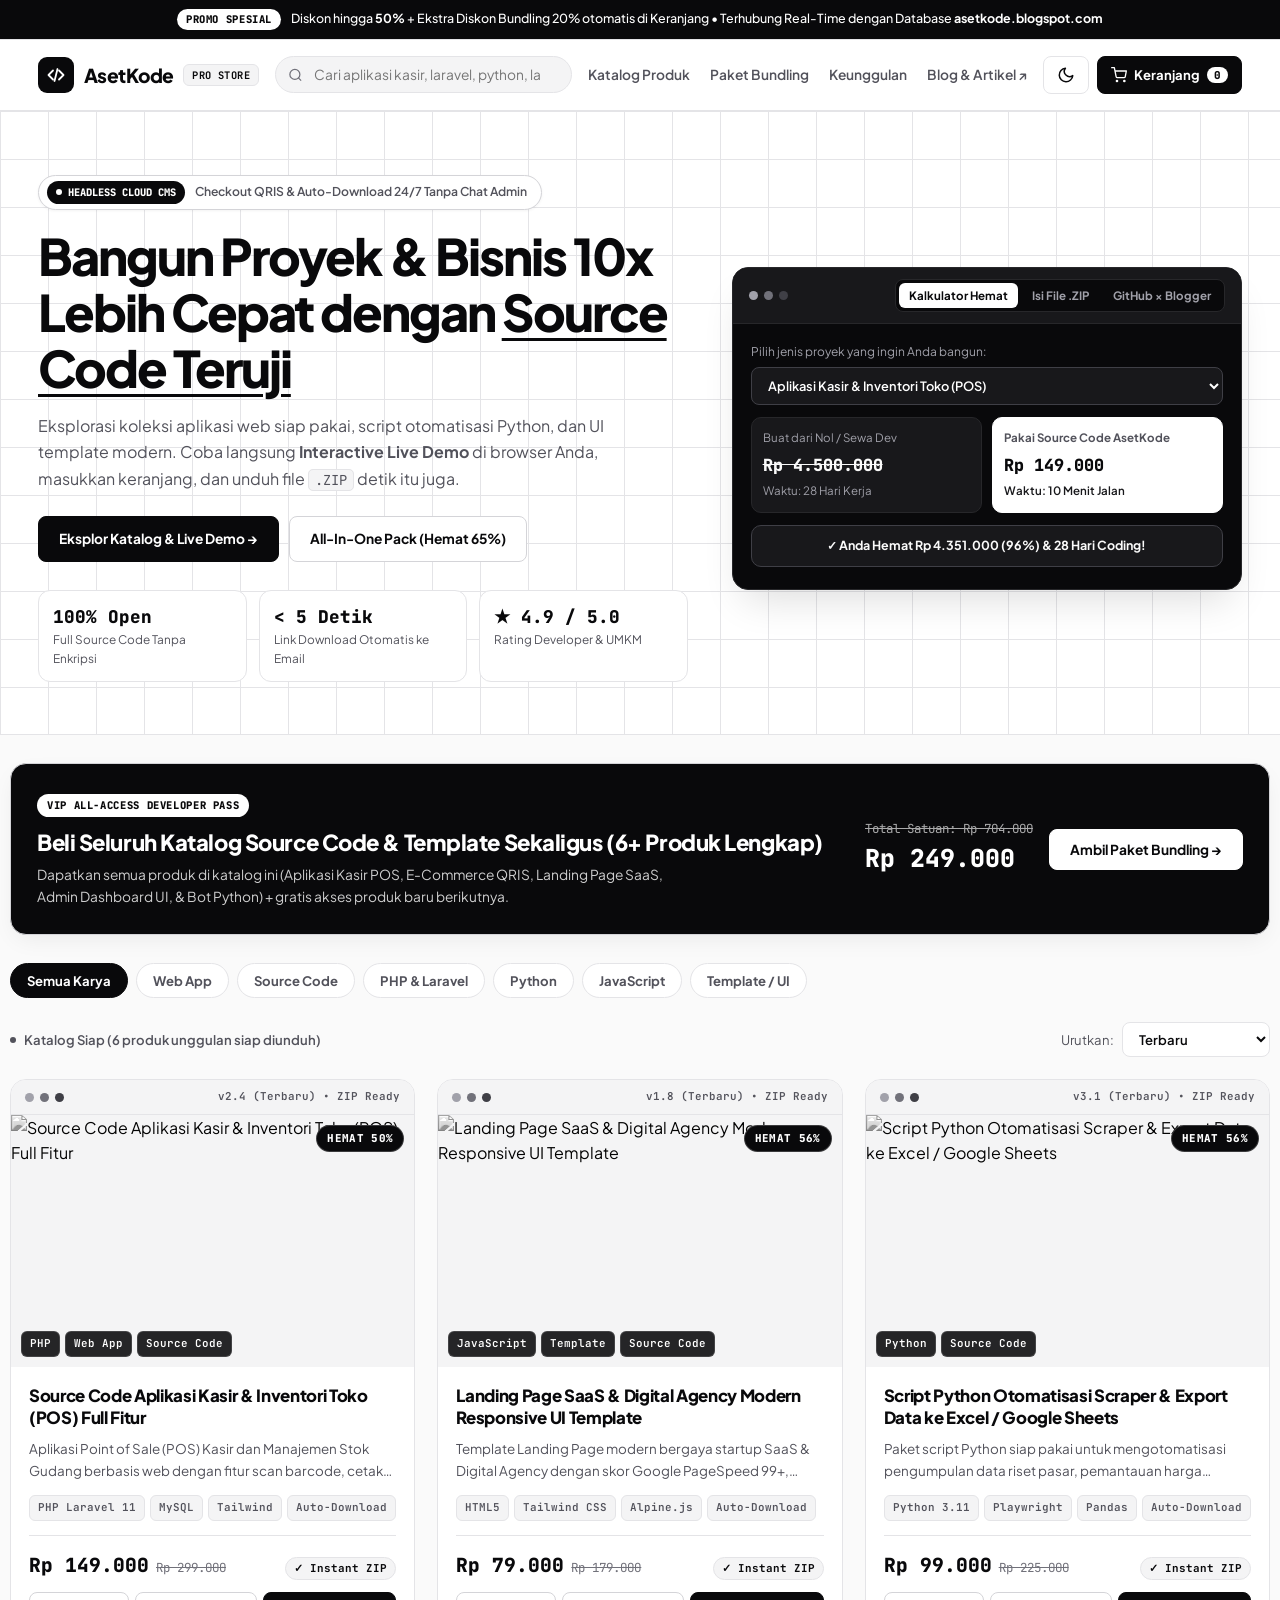
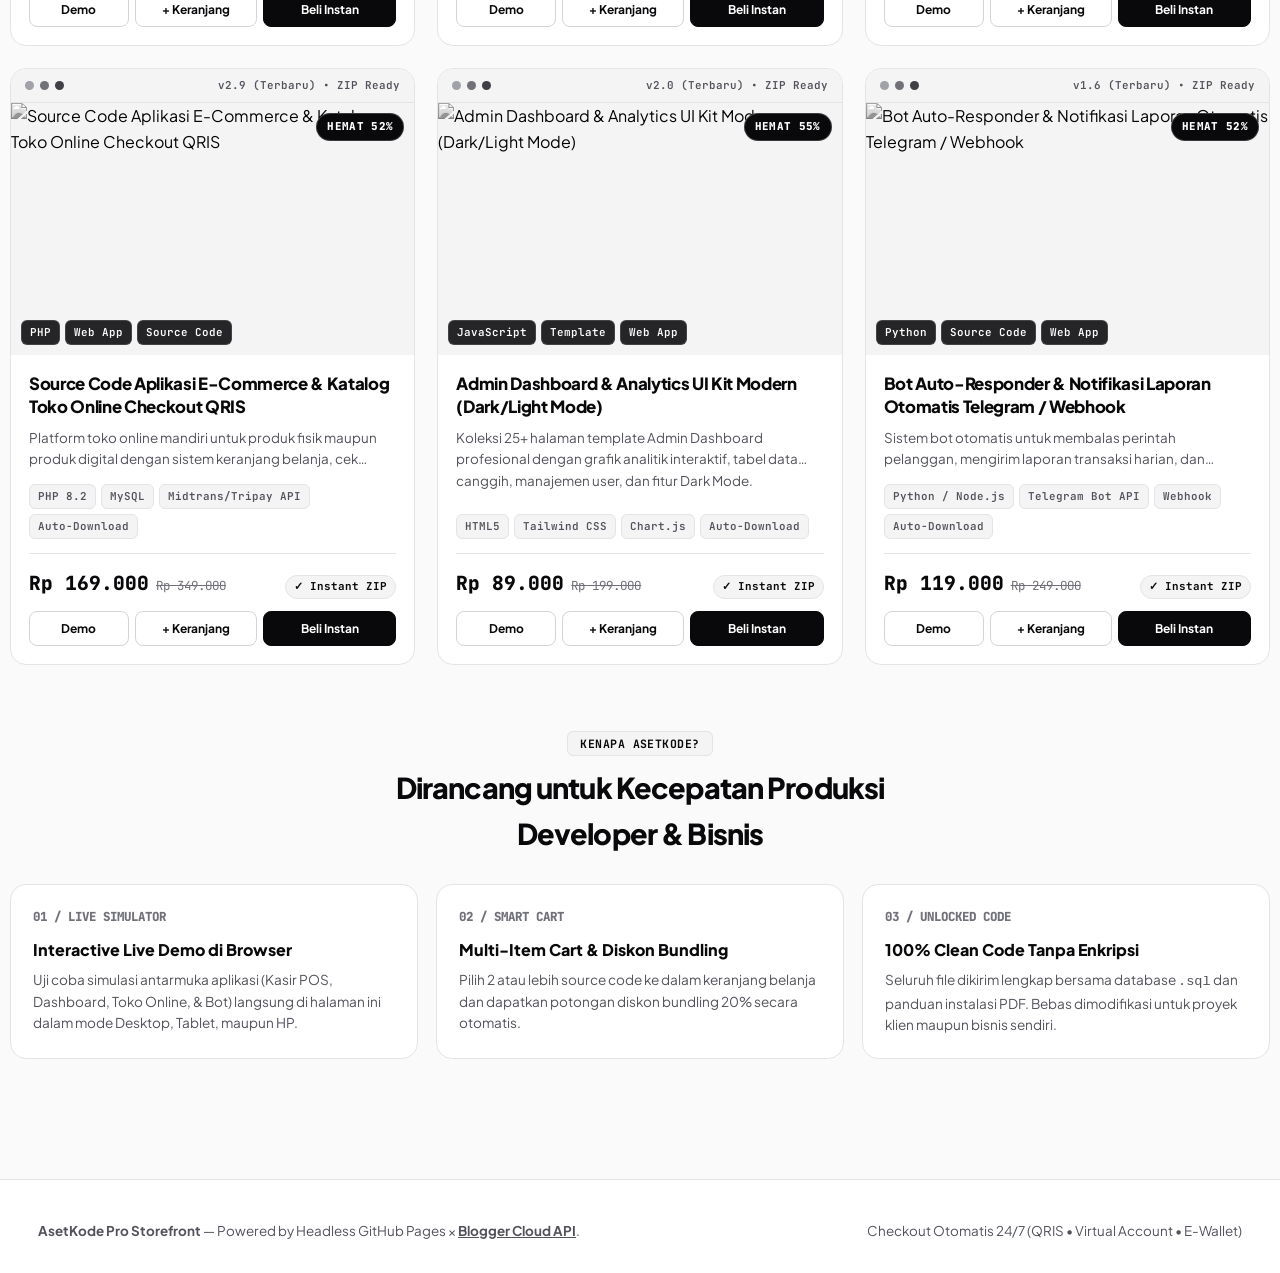
==== commit e3bf7542: "Upgrade icons to modern SVG vector icons (Theme toggle, Brand logo, Favicon, Cart)" ====
--- a/index.html
+++ b/index.html
@@ -9,6 +9,9 @@
   <link rel="preconnect" href="https://fonts.gstatic.com" crossorigin />
   <link href="https://fonts.googleapis.com/css2?family=JetBrains+Mono:wght@400;600;700&amp;family=Plus+Jakarta+Sans:wght@400;500;600;700;800&amp;display=swap" rel="stylesheet" />
   <link rel="stylesheet" href="styles.css" />
+  <!-- HIGH-RES SVG FAVICON -->
+  <link href="data:image/svg+xml,%3Csvg xmlns='http://www.w3.org/2000/svg' viewBox='0 0 32 32'%3E%3Crect width='32' height='32' rx='8' fill='%2309090b'/%3E%3Cpath d='M10 11L5 16l5 5M22 11l5 5-5 5M18 8l-4 16' stroke='%23ffffff' stroke-width='2.5' stroke-linecap='round' stroke-linejoin='round' fill='none'/%3E%3C/svg%3E" rel="icon" type="image/svg+xml" />
+  <link href="data:image/svg+xml,%3Csvg xmlns='http://www.w3.org/2000/svg' viewBox='0 0 32 32'%3E%3Crect width='32' height='32' rx='8' fill='%2309090b'/%3E%3Cpath d='M10 11L5 16l5 5M22 11l5 5-5 5M18 8l-4 16' stroke='%23ffffff' stroke-width='2.5' stroke-linecap='round' stroke-linejoin='round' fill='none'/%3E%3C/svg%3E" rel="apple-touch-icon" />
 </head>
 <body>
 
@@ -24,7 +27,13 @@
   <header class="navbar">
     <div class="container navbar-inner">
       <a href="#" class="brand">
-        <span class="brand-mark">&lt;/&gt;</span>
+        <span class="brand-mark">
+          <svg width="18" height="18" viewBox="0 0 24 24" fill="none" stroke="currentColor" stroke-width="2.4" stroke-linecap="round" stroke-linejoin="round">
+            <polyline points="16 18 22 12 16 6"></polyline>
+            <polyline points="8 6 2 12 8 18"></polyline>
+            <line x1="14" y1="4" x2="10" y2="20"></line>
+          </svg>
+        </span>
         <span>AsetKode</span>
         <span class="brand-badge">PRO STORE</span>
       </a>
@@ -45,8 +54,28 @@
       </nav>
 
       <div class="nav-actions">
-        <button type="button" class="icon-btn" id="themeBtn" title="Ganti Mode Hitam / Putih">● Mode Hitam</button>
+        <button type="button" class="icon-btn theme-toggle-btn" id="themeBtn" title="Ganti Mode Gelap / Terang" aria-label="Ganti Mode Gelap / Terang">
+          <svg class="theme-icon-moon" fill="none" height="18" stroke="currentColor" stroke-linecap="round" stroke-linejoin="round" stroke-width="2" viewBox="0 0 24 24" width="18">
+            <path d="M21 12.79A9 9 0 1 1 11.21 3 7 7 0 0 0 21 12.79z"/>
+          </svg>
+          <svg class="theme-icon-sun" fill="none" height="18" stroke="currentColor" stroke-linecap="round" stroke-linejoin="round" stroke-width="2" viewBox="0 0 24 24" width="18">
+            <circle cx="12" cy="12" r="5"/>
+            <line x1="12" y1="1" x2="12" y2="3"/>
+            <line x1="12" y1="21" x2="12" y2="23"/>
+            <line x1="4.22" x2="5.64" y1="4.22" y2="5.64"/>
+            <line x1="18.36" y1="19.78" y2="19.78" y2="18.36"/>
+            <line x1="1" x2="3" y1="12" y2="12"/>
+            <line x1="21" x2="23" y1="12" y2="12"/>
+            <line x1="4.22" x2="5.64" y1="19.78" y2="18.36"/>
+            <line x1="18.36" x2="19.78" y1="5.64" y2="4.22"/>
+          </svg>
+        </button>
         <button type="button" class="icon-btn cart-btn" id="openCartBtn">
+          <svg fill="none" height="16" stroke="currentColor" stroke-linecap="round" stroke-linejoin="round" stroke-width="2" viewBox="0 0 24 24" width="16">
+            <circle cx="9" cy="21" r="1"/>
+            <circle cx="20" cy="21" r="1"/>
+            <path d="M1 1h4l2.68 13.39a2 2 0 0 0 2 1.61h9.72a2 2 0 0 0 2-1.61L23 6H6"/>
+          </svg>
           <span>Keranjang</span>
           <span class="cart-count-pill" id="cartCountBadge">0</span>
         </button>
--- a/styles.css
+++ b/styles.css
@@ -265,6 +265,38 @@
 .icon-btn:hover {
   border-color: var(--border-hover);
   background: var(--bg-elevated);
+}
+
+.theme-icon-sun,
+.theme-icon-moon {
+  width: 18px;
+  height: 18px;
+  stroke: currentColor;
+  transition: transform 0.35s cubic-bezier(0.34, 1.56, 0.64, 1);
+}
+
+.theme-icon-sun {
+  display: none;
+}
+
+.theme-icon-moon {
+  display: block;
+}
+
+html[data-theme="dark"] .theme-icon-sun {
+  display: block;
+}
+
+html[data-theme="dark"] .theme-icon-moon {
+  display: none;
+}
+
+#themeBtn:hover .theme-icon-moon {
+  transform: rotate(-15deg);
+}
+
+#themeBtn:hover .theme-icon-sun {
+  transform: rotate(45deg);
 }
 
 .cart-btn {
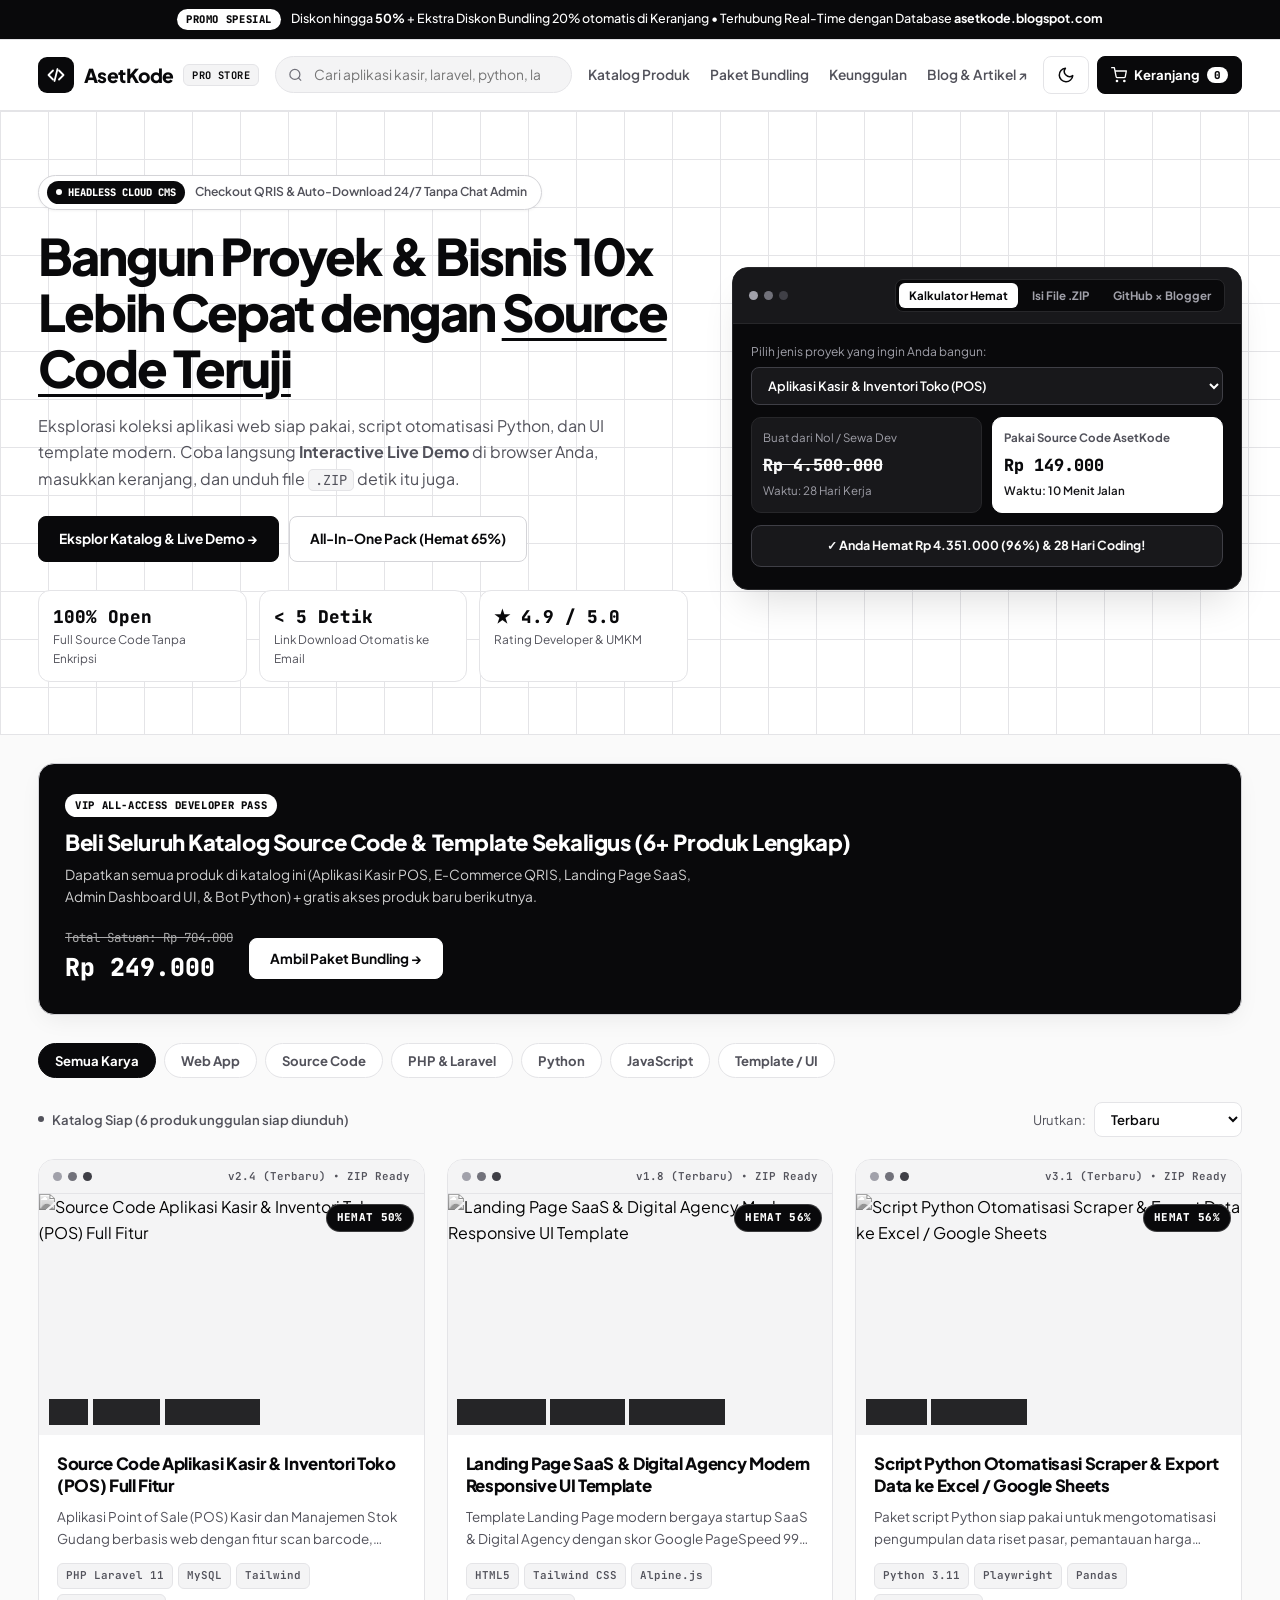
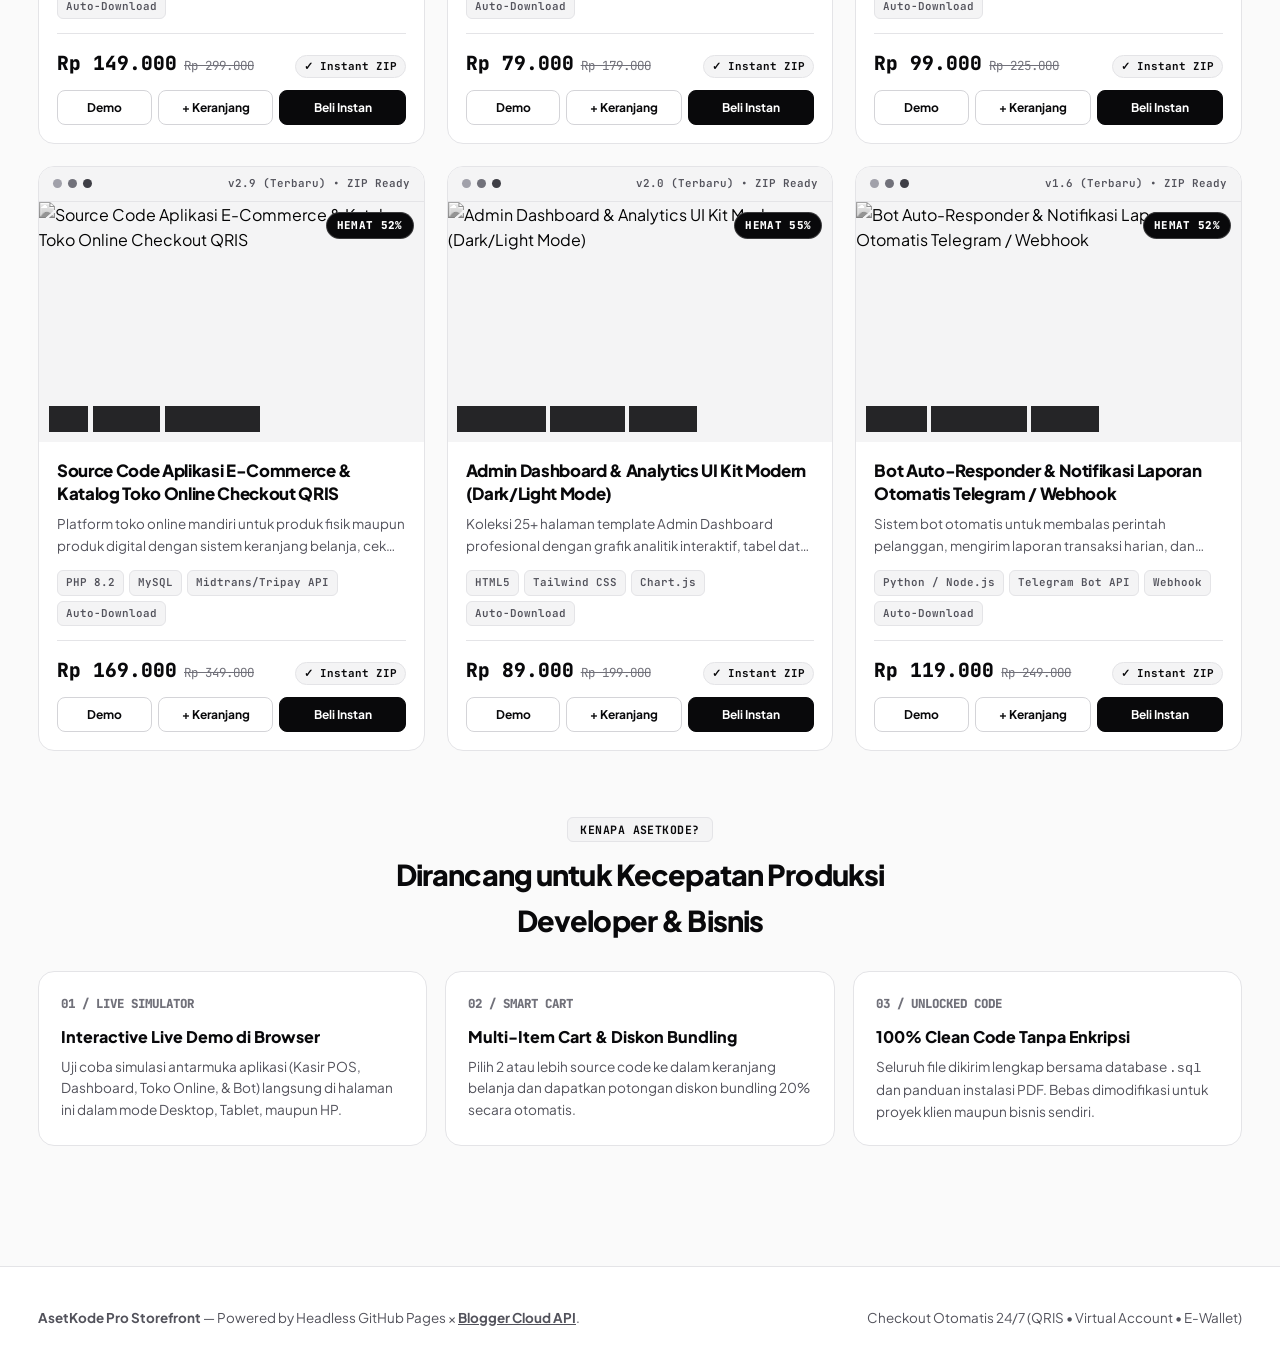
==== commit eff8c098: "Fix mobile layout: container padding, navbar, hero CTA, modals as bottom-sheet" ====
--- a/index.html
+++ b/index.html
@@ -63,7 +63,7 @@
             <line x1="12" y1="1" x2="12" y2="3"/>
             <line x1="12" y1="21" x2="12" y2="23"/>
             <line x1="4.22" x2="5.64" y1="4.22" y2="5.64"/>
-            <line x1="18.36" y1="19.78" y2="19.78" y2="18.36"/>
+            <line x1="18.36" x2="19.78" y1="18.36" y2="19.78"/>
             <line x1="1" x2="3" y1="12" y2="12"/>
             <line x1="21" x2="23" y1="12" y2="12"/>
             <line x1="4.22" x2="5.64" y1="19.78" y2="18.36"/>
--- a/styles.css
+++ b/styles.css
@@ -699,7 +699,8 @@
 
 /* ================= CATALOG CONTROLS & PRODUCT CARDS ================= */
 .catalog-section {
-  padding: 28px 0 64px;
+  padding-top: 28px;
+  padding-bottom: 64px;
 }
 
 .filter-bar {
@@ -1250,24 +1251,190 @@
   }
 }
 
+html, body {
+  overflow-x: hidden;
+  max-width: 100%;
+}
+
 @media (max-width: 640px) {
+  /* --- Navbar: baris 1 = logo + aksi, baris 2 = pencarian --- */
   .navbar-inner {
     flex-wrap: wrap;
     height: auto;
-    padding: 10px 0;
+    padding-top: 10px;
+    padding-bottom: 10px;
+    gap: 10px;
+  }
+  .brand {
+    order: 1;
+    flex: 1 1 auto;
+    min-width: 0;
+    font-size: 1.1rem;
+  }
+  .brand-badge {
+    display: none;
+  }
+  .nav-actions {
+    order: 2;
+    margin-left: auto;
+    flex-shrink: 0;
   }
   .nav-search-wrap {
     order: 3;
     flex: 1 1 100%;
     max-width: 100%;
   }
+  .nav-search-input {
+    font-size: 16px; /* cegah auto-zoom iOS */
+  }
+  .icon-btn {
+    height: 40px;
+    min-width: 40px;
+    padding: 0 11px;
+  }
+  .promo-ribbon {
+    padding: 8px 12px;
+    font-size: 0.72rem;
+  }
+
+  /* --- Hero --- */
+  .hero {
+    padding: 28px 0 28px;
+  }
+  .hero-title {
+    font-size: 1.85rem;
+  }
+  .hero-desc {
+    font-size: 0.94rem;
+  }
+  .status-pill {
+    font-size: 0.72rem;
+    max-width: 100%;
+  }
+  .hero-cta-row {
+    flex-direction: column;
+    align-items: stretch;
+  }
+  .hero-cta-row .btn {
+    width: 100%;
+    white-space: normal;
+    text-align: center;
+  }
   .hero-metrics {
     grid-template-columns: 1fr;
   }
+
+  /* --- Studio / kalkulator --- */
+  .studio-header {
+    flex-direction: column;
+    align-items: stretch;
+    gap: 10px;
+  }
+  .studio-tab-group {
+    width: 100%;
+  }
+  .studio-tab {
+    flex: 1;
+    padding: 7px 4px;
+    font-size: 0.68rem;
+    white-space: nowrap;
+  }
+  .studio-content {
+    padding: 14px;
+    min-height: 0;
+  }
+  .roi-compare-grid {
+    grid-template-columns: 1fr;
+  }
+  .zip-row {
+    flex-direction: column;
+    align-items: flex-start;
+    gap: 6px;
+    word-break: break-all;
+  }
+
+  /* --- Bundle banner --- */
+  .bundle-banner {
+    flex-direction: column;
+    align-items: stretch;
+  }
+  .bundle-action {
+    justify-content: space-between;
+  }
+  .bundle-banner .btn-amber {
+    width: 100%;
+    white-space: normal;
+  }
+
+  /* --- Katalog --- */
+  .filter-bar {
+    margin-left: calc(-1 * clamp(16px, 4vw, 28px));
+    margin-right: calc(-1 * clamp(16px, 4vw, 28px));
+    padding-left: clamp(16px, 4vw, 28px);
+    padding-right: clamp(16px, 4vw, 28px);
+  }
+  .toolbar-row {
+    flex-direction: column;
+    align-items: stretch;
+    gap: 10px;
+  }
+  .toolbar-row > div:last-child {
+    justify-content: space-between;
+  }
+  .sort-select {
+    flex: 1;
+    font-size: 16px;
+  }
+  .product-grid {
+    grid-template-columns: 1fr;
+    gap: 18px;
+  }
   .card-actions {
     grid-template-columns: 1fr 1fr;
   }
   .card-actions .btn-card.buy {
     grid-column: span 2;
   }
-}
+  .bento-grid {
+    margin: 22px 0 40px;
+  }
+
+  /* --- Modal jadi bottom-sheet & drawer penuh --- */
+  .backdrop {
+    padding: 0;
+    align-items: flex-end;
+  }
+  .modal-window {
+    max-width: 100%;
+    max-height: 94vh;
+    max-height: 94dvh;
+    border-radius: 18px 18px 0 0;
+  }
+  .modal-top {
+    padding: 12px 14px;
+  }
+  .modal-scroll {
+    padding: 16px;
+  }
+  .demo-sim-toolbar {
+    padding: 10px 12px;
+  }
+  .demo-stage-wrap {
+    padding: 10px;
+  }
+  .cart-drawer {
+    max-width: 100%;
+  }
+}
+
+@media (max-width: 380px) {
+  .hero-title {
+    font-size: 1.6rem;
+  }
+  .brand {
+    font-size: 1rem;
+  }
+  .cart-btn span:not(.cart-count-pill) {
+    display: none;
+  }
+}
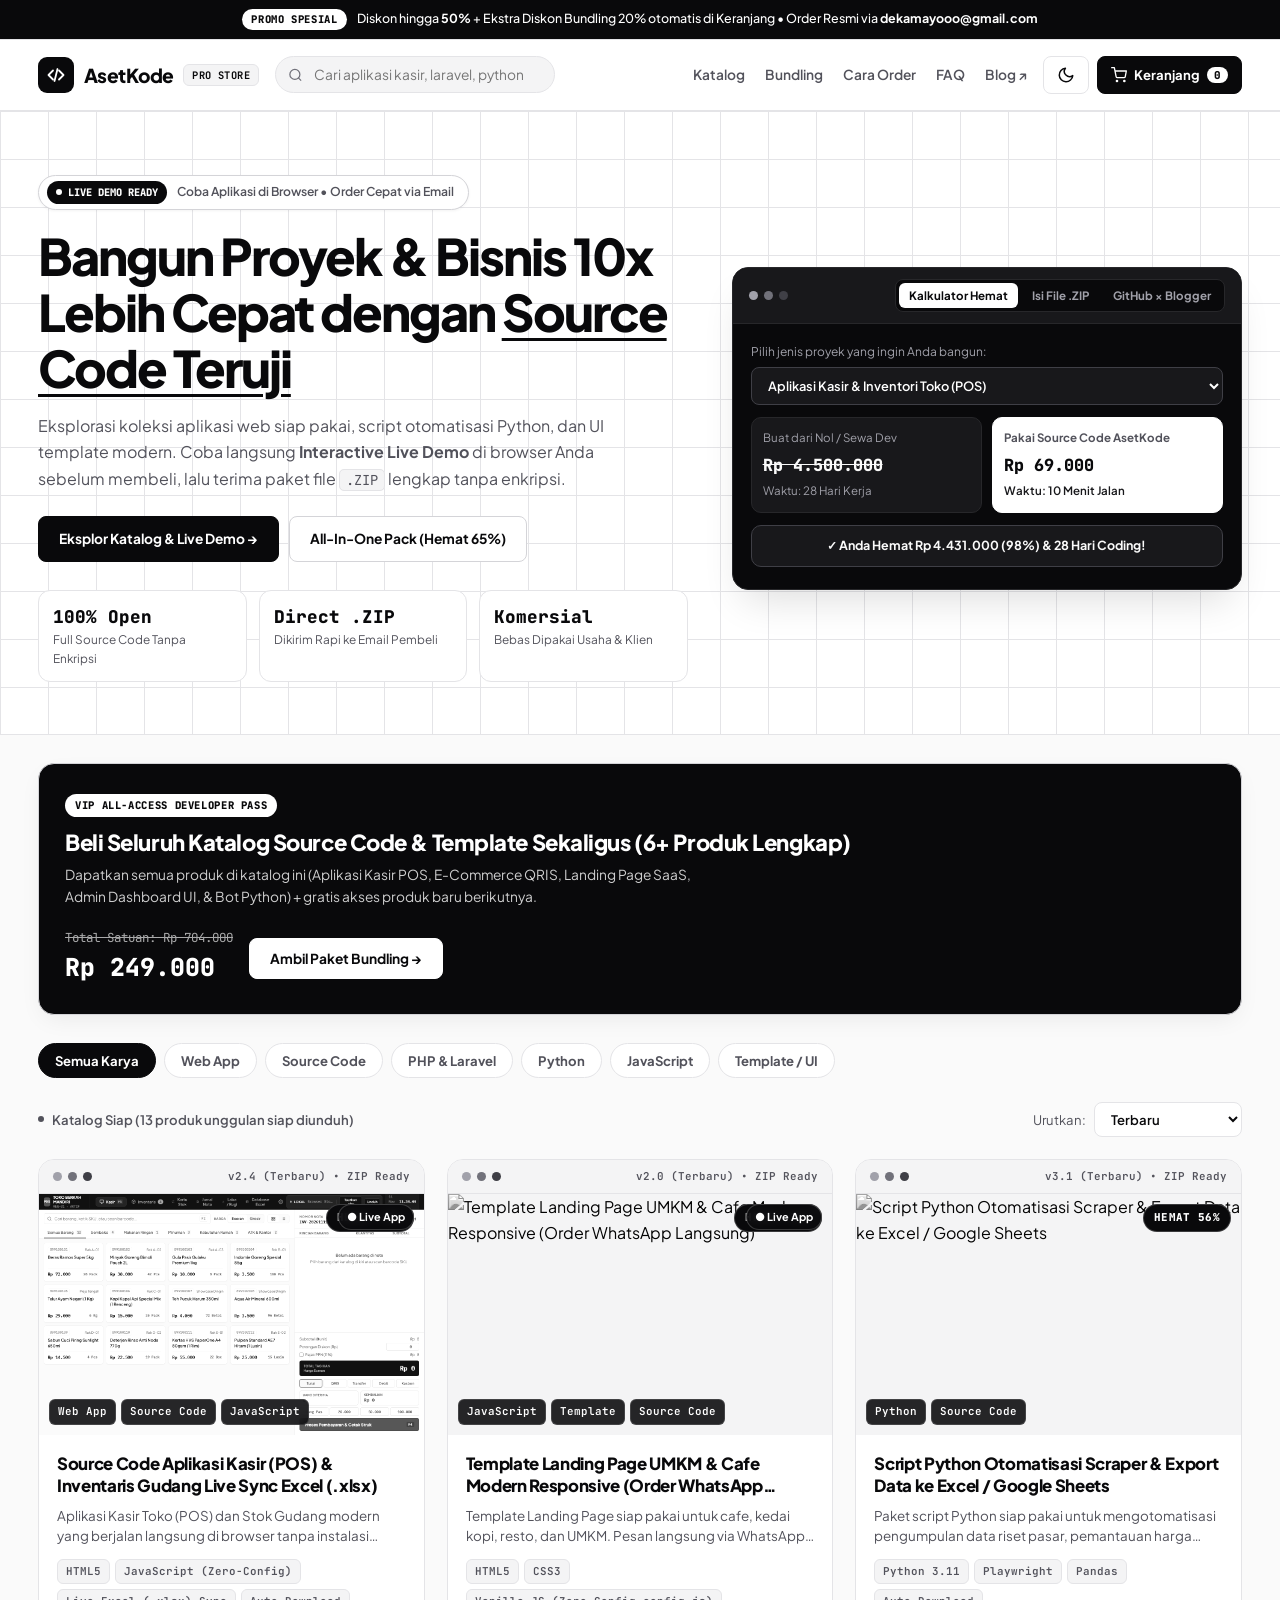
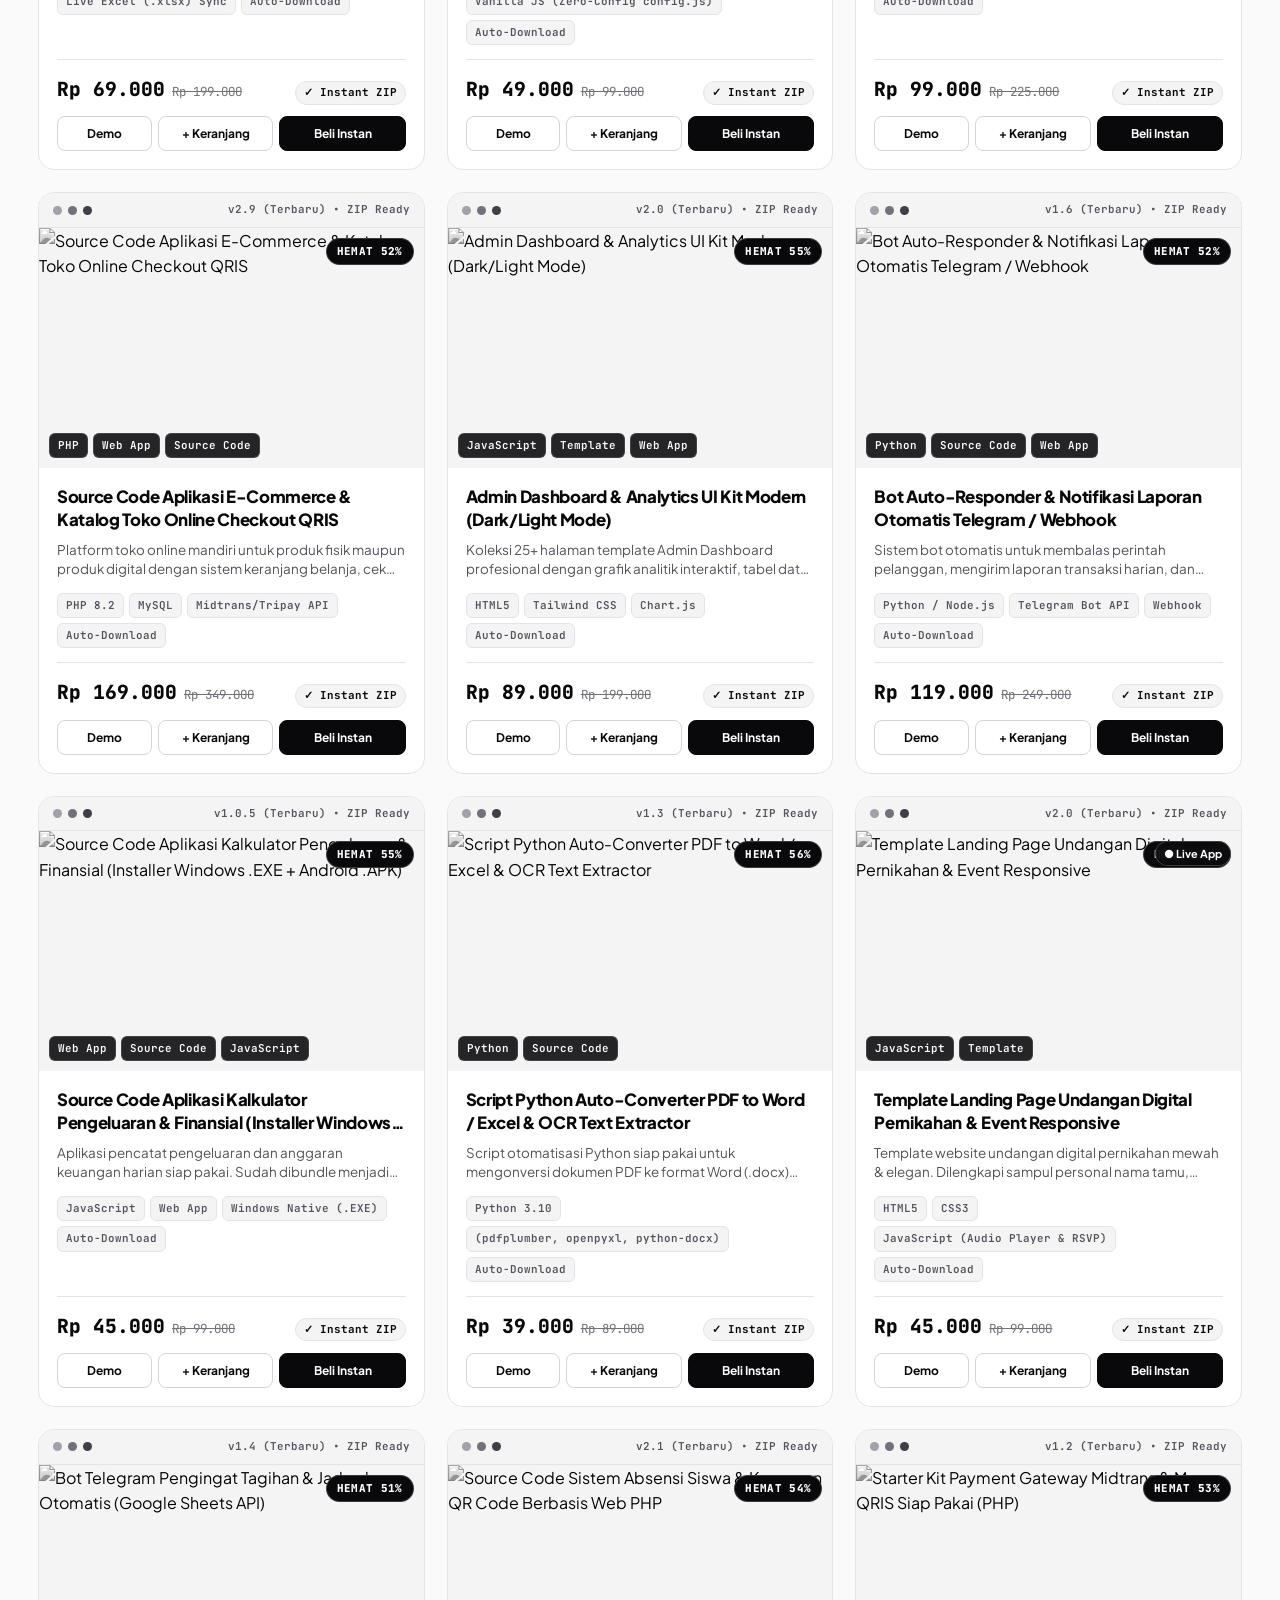
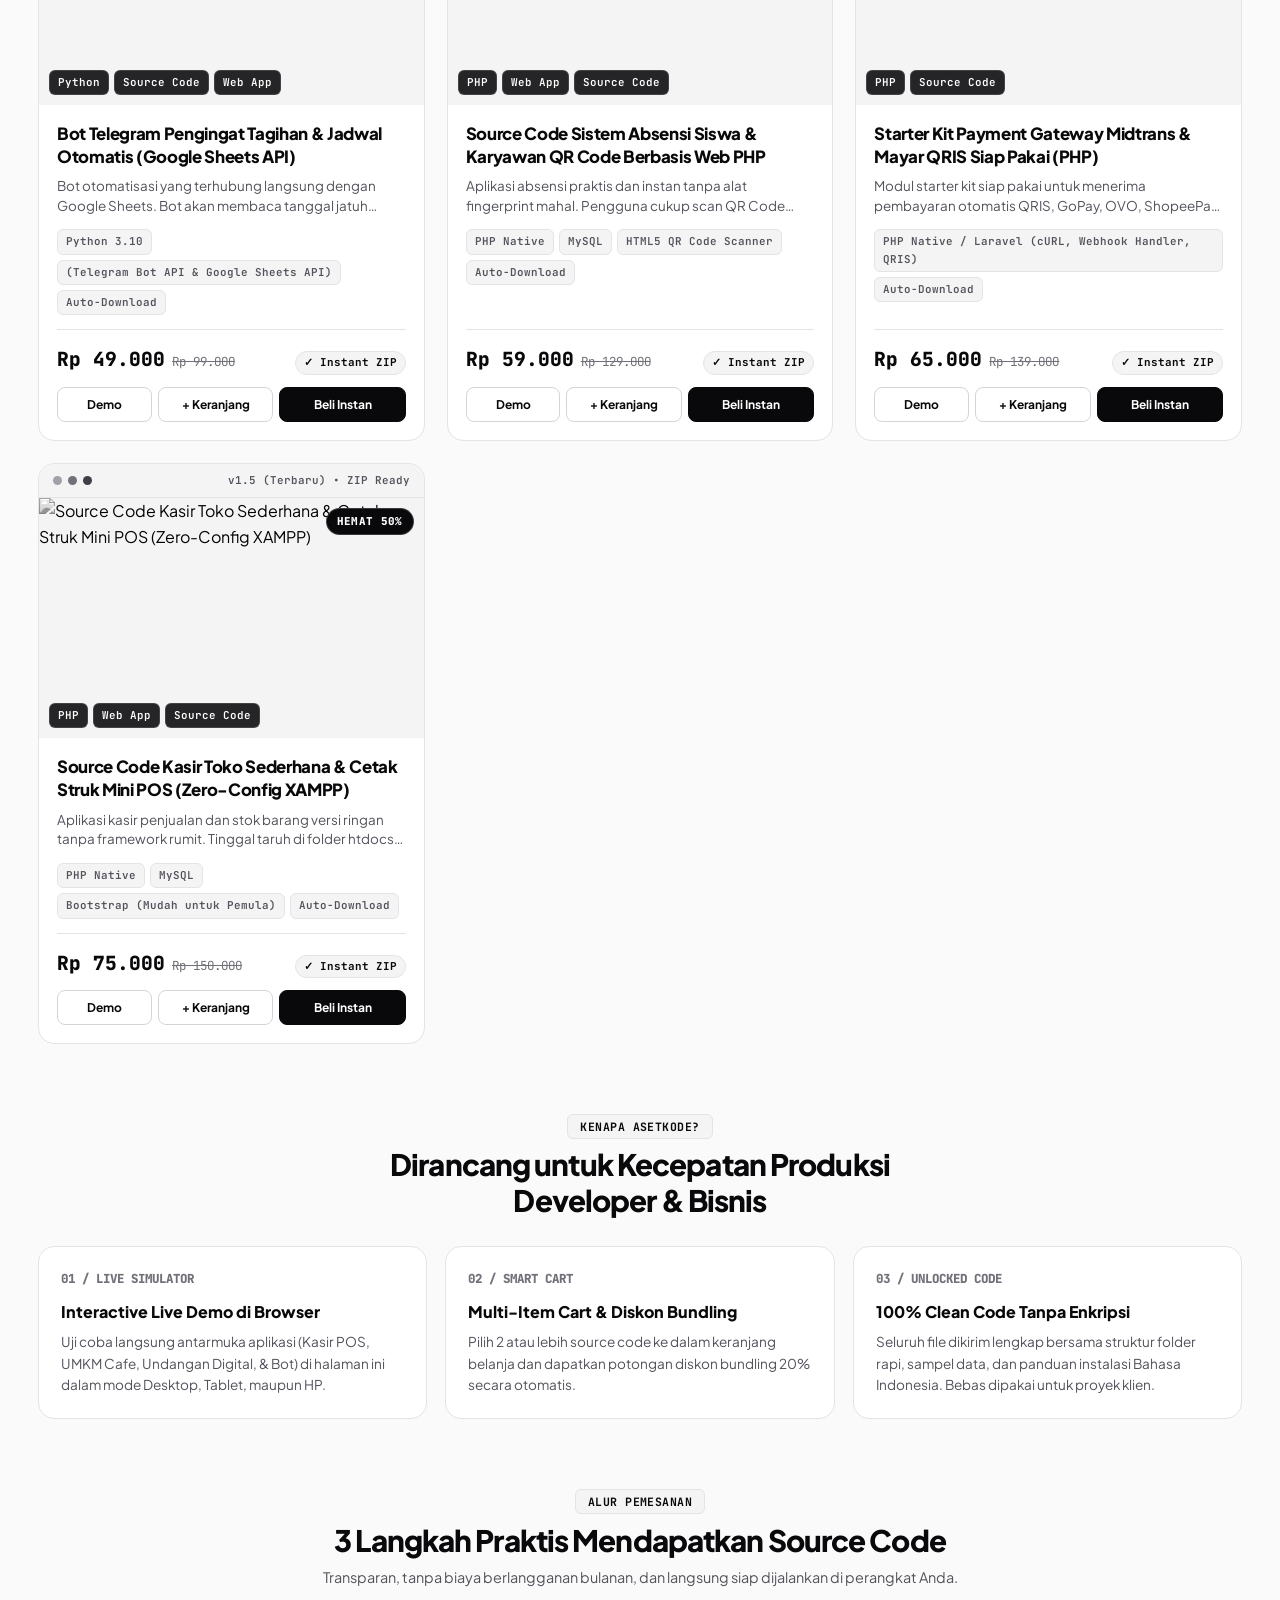
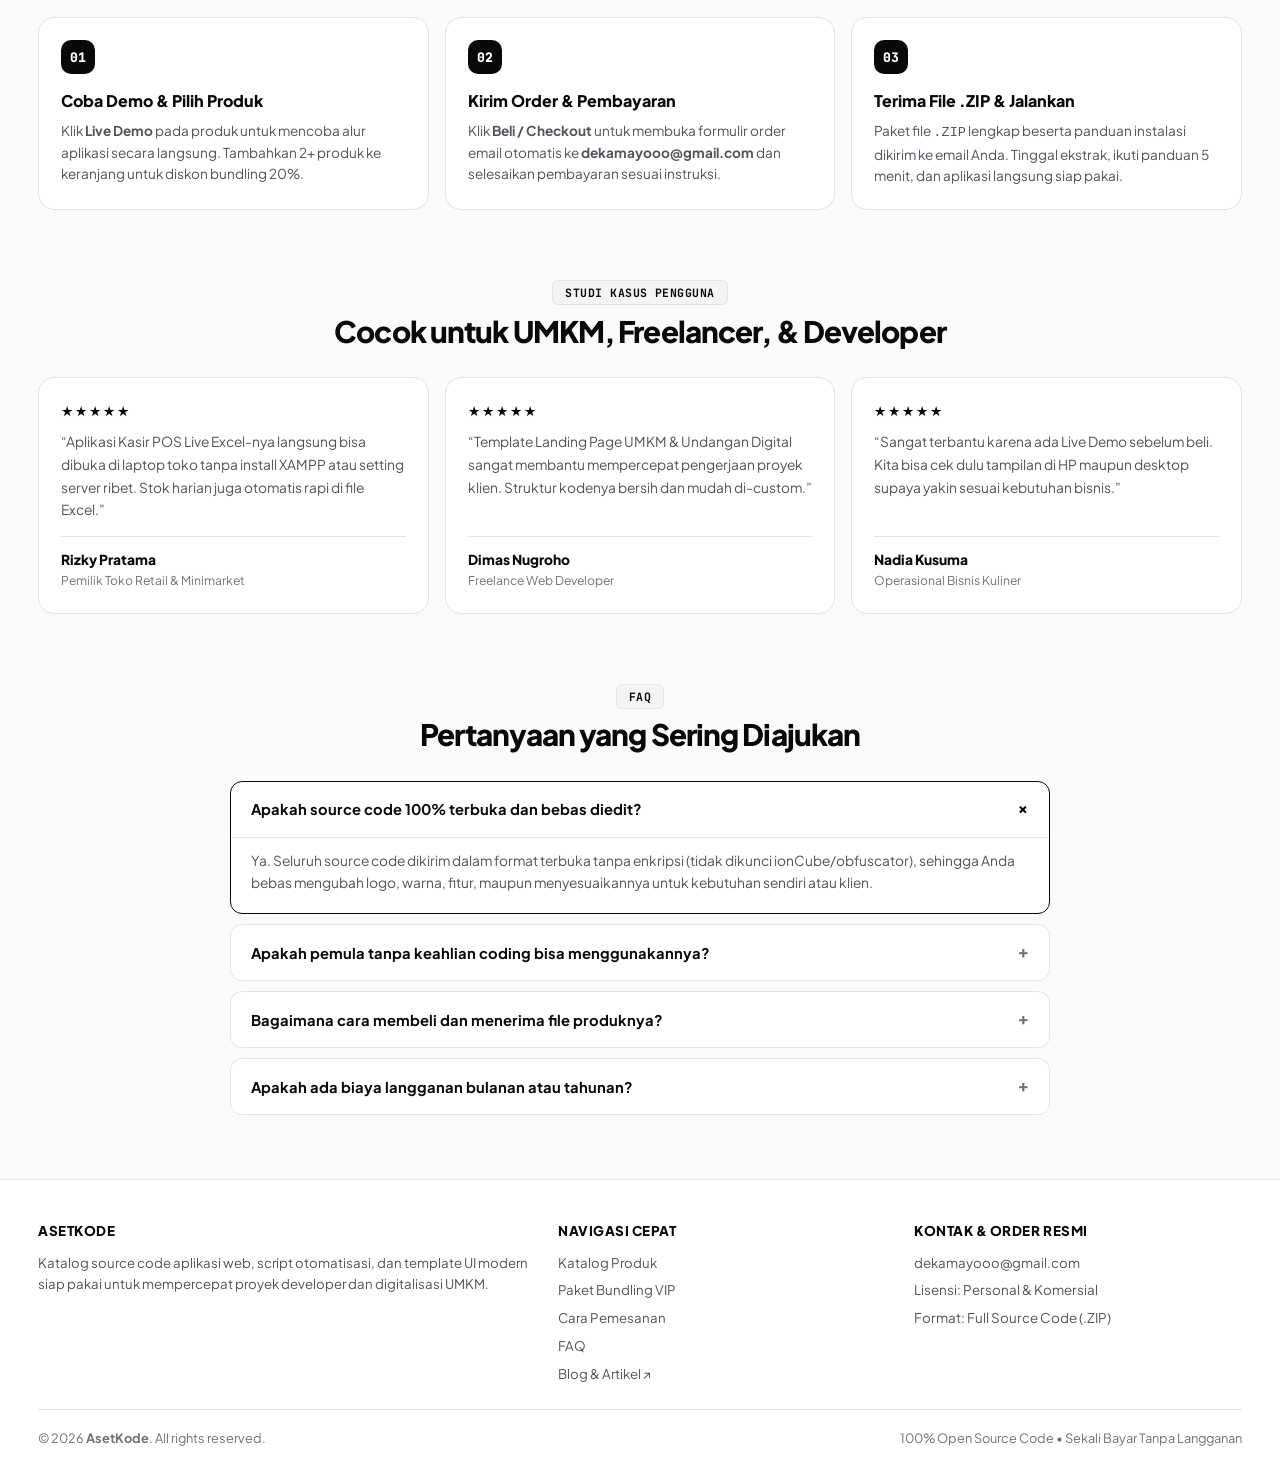
==== commit de8238f3: "Finalize storefront UI/UX, centralized SITE_CONFIG, CRO sections (Steps, Testimonials, FAQ), and con" ====
--- a/index.html
+++ b/index.html
@@ -4,7 +4,23 @@
   <meta charset="UTF-8" />
   <meta name="viewport" content="width=device-width, initial-scale=1.0, maximum-scale=5.0" />
   <title>AsetKode Store — Marketplace Source Code, Aplikasi Web &amp; Karya Digital Siap Pakai</title>
-  <meta name="description" content="Marketplace Source Code, Aplikasi Web, Script Otomatisasi Python, dan Template UI Siap Pakai dengan sistem Checkout QRIS &amp; Auto-Download 24/7." />
+  <meta name="description" content="Katalog Source Code Aplikasi Web, Kasir POS, Landing Page UMKM, dan Script Otomatisasi Python Siap Pakai dengan Interactive Live Demo langsung di browser." />
+  <meta name="theme-color" content="#09090b" />
+  <meta property="og:type" content="website" />
+  <meta property="og:locale" content="id_ID" />
+  <meta property="og:title" content="AsetKode Store — Source Code &amp; Aplikasi Web Siap Pakai" />
+  <meta property="og:description" content="Coba langsung Interactive Live Demo di browser. 100% Open Source Code tanpa enkripsi, lengkap dengan database &amp; panduan instalasi." />
+  <meta name="twitter:card" content="summary_large_image" />
+  <script type="application/ld+json">
+  {
+    "@context": "https://schema.org",
+    "@type": "Store",
+    "name": "AsetKode Store",
+    "description": "Marketplace Source Code, Aplikasi Web, Script Otomatisasi Python, dan Template UI Siap Pakai.",
+    "email": "dekamayooo@gmail.com",
+    "priceRange": "Rp 39.000 - Rp 249.000"
+  }
+  </script>
   <link rel="preconnect" href="https://fonts.googleapis.com" />
   <link rel="preconnect" href="https://fonts.gstatic.com" crossorigin />
   <link href="https://fonts.googleapis.com/css2?family=JetBrains+Mono:wght@400;600;700&amp;family=Plus+Jakarta+Sans:wght@400;500;600;700;800&amp;display=swap" rel="stylesheet" />
@@ -19,7 +35,7 @@
   <div class="promo-ribbon">
     <div class="container promo-ribbon-inner">
       <span class="promo-pill">PROMO SPESIAL</span>
-      <span>Diskon hingga <strong>50%</strong> + Ekstra Diskon Bundling 20% otomatis di Keranjang • Terhubung Real-Time dengan Database <strong>asetkode.blogspot.com</strong></span>
+      <span>Diskon hingga <strong>50%</strong> + Ekstra Diskon Bundling 20% otomatis di Keranjang • Order Resmi via <strong data-order-email>dekamayooo@gmail.com</strong></span>
     </div>
   </div>
 
@@ -34,8 +50,8 @@
             <line x1="14" y1="4" x2="10" y2="20"></line>
           </svg>
         </span>
-        <span>AsetKode</span>
-        <span class="brand-badge">PRO STORE</span>
+        <span data-brand-name>AsetKode</span>
+        <span class="brand-badge" data-brand-badge>PRO STORE</span>
       </a>
 
       <div class="nav-search-wrap">
@@ -47,10 +63,11 @@
       </div>
 
       <nav class="nav-menu">
-        <a href="#katalog">Katalog Produk</a>
-        <a href="#bundleDeal">Paket Bundling</a>
-        <a href="#keunggulan">Keunggulan</a>
-        <a href="https://asetkode.blogspot.com/" target="_blank" rel="noopener">Blog &amp; Artikel ↗</a>
+        <a href="#katalog">Katalog</a>
+        <a href="#bundleDeal">Bundling</a>
+        <a href="#cara-order">Cara Order</a>
+        <a href="#faq">FAQ</a>
+        <a href="https://asetkode.blogspot.com/" target="_blank" rel="noopener" data-blogger-link>Blog ↗</a>
       </nav>
 
       <div class="nav-actions">
@@ -90,9 +107,9 @@
         <div class="status-pill">
           <span class="status-pill-badge">
             <span class="pulse-dot"></span>
-            HEADLESS CLOUD CMS
+            LIVE DEMO READY
           </span>
-          <span>Checkout QRIS &amp; Auto-Download 24/7 Tanpa Chat Admin</span>
+          <span id="heroStatusText">Coba Aplikasi di Browser • Order Cepat via Email</span>
         </div>
 
         <h1 class="hero-title">
@@ -100,7 +117,7 @@
         </h1>
 
         <p class="hero-desc">
-          Eksplorasi koleksi aplikasi web siap pakai, script otomatisasi Python, dan UI template modern. Coba langsung <strong>Interactive Live Demo</strong> di browser Anda, masukkan keranjang, dan unduh file <code>.ZIP</code> detik itu juga.
+          Eksplorasi koleksi aplikasi web siap pakai, script otomatisasi Python, dan UI template modern. Coba langsung <strong>Interactive Live Demo</strong> di browser Anda sebelum membeli, lalu terima paket file <code>.ZIP</code> lengkap tanpa enkripsi.
         </p>
 
         <div class="hero-cta-row">
@@ -114,12 +131,12 @@
             <div class="metric-label">Full Source Code Tanpa Enkripsi</div>
           </div>
           <div class="metric-card">
-            <div class="metric-val">&lt; 5 Detik</div>
-            <div class="metric-label">Link Download Otomatis ke Email</div>
+            <div class="metric-val">Direct .ZIP</div>
+            <div class="metric-label">Dikirim Rapi ke Email Pembeli</div>
           </div>
           <div class="metric-card">
-            <div class="metric-val">★ 4.9 / 5.0</div>
-            <div class="metric-label">Rating Developer &amp; UMKM</div>
+            <div class="metric-val">Komersial</div>
+            <div class="metric-label">Bebas Dipakai Usaha &amp; Klien</div>
           </div>
         </div>
       </div>
@@ -159,14 +176,14 @@
                 <div id="roiCustomTime" style="font-size:0.72rem; color:#a1a1aa;">Waktu: 28 Hari Kerja</div>
               </div>
               <div class="roi-card best">
-                <div style="font-size:0.72rem; color:#52525b; font-weight:700;">Pakai Source Code AsetKode</div>
-                <div id="roiAsetPrice" style="font-size:1.05rem; font-weight:800; color:#09090b; font-family:var(--font-mono); margin:4px 0;">Rp 149.000</div>
+                <div style="font-size:0.72rem; color:#52525b; font-weight:700;">Pakai Source Code <span data-brand-name>AsetKode</span></div>
+                <div id="roiAsetPrice" style="font-size:1.05rem; font-weight:800; color:#09090b; font-family:var(--font-mono); margin:4px 0;">Rp 69.000</div>
                 <div style="font-size:0.72rem; color:#18181b; font-weight:600;">Waktu: 10 Menit Jalan</div>
               </div>
             </div>
 
             <div class="roi-savings-banner">
-              ✓ <span id="roiSavingsText">Anda Hemat Rp 4.351.000 (96%) &amp; 28 Hari Coding!</span>
+              ✓ <span id="roiSavingsText">Anda Hemat Rp 4.431.000 (98%) &amp; 28 Hari Coding!</span>
             </div>
           </div>
 
@@ -270,16 +287,16 @@
     <div class="product-grid" id="productGrid"></div>
 
     <!-- BENTO ADVANTAGES SECTION -->
-    <section id="keunggulan" style="margin-top:64px;">
-      <div style="text-align:center; max-width:620px; margin:0 auto 24px;">
-        <span class="brand-badge" style="font-size:0.72rem; padding:4px 12px;">KENAPA ASETKODE?</span>
-        <h2 style="font-size:clamp(1.35rem, 2.8vw, 1.8rem); font-weight:800; margin-top:10px; letter-spacing:-0.03em;">Dirancang untuk Kecepatan Produksi Developer &amp; Bisnis</h2>
+    <section id="keunggulan" class="section-block">
+      <div class="section-header">
+        <span class="brand-badge" style="font-size:0.72rem; padding:4px 12px;">KENAPA <span data-brand-name>ASETKODE</span>?</span>
+        <h2>Dirancang untuk Kecepatan Produksi Developer &amp; Bisnis</h2>
       </div>
       <div class="bento-grid">
         <div class="bento-box">
           <div style="font-family:var(--font-mono); font-size:0.78rem; font-weight:800; margin-bottom:10px; color:var(--text-muted);">01 / LIVE SIMULATOR</div>
           <h3 style="font-size:1rem; font-weight:800; margin-bottom:6px;">Interactive Live Demo di Browser</h3>
-          <p style="font-size:0.85rem; color:var(--text-secondary);">Uji coba simulasi antarmuka aplikasi (Kasir POS, Dashboard, Toko Online, &amp; Bot) langsung di halaman ini dalam mode Desktop, Tablet, maupun HP.</p>
+          <p style="font-size:0.85rem; color:var(--text-secondary);">Uji coba langsung antarmuka aplikasi (Kasir POS, UMKM Cafe, Undangan Digital, &amp; Bot) di halaman ini dalam mode Desktop, Tablet, maupun HP.</p>
         </div>
         <div class="bento-box">
           <div style="font-family:var(--font-mono); font-size:0.78rem; font-weight:800; margin-bottom:10px; color:var(--text-muted);">02 / SMART CART</div>
@@ -289,7 +306,111 @@
         <div class="bento-box">
           <div style="font-family:var(--font-mono); font-size:0.78rem; font-weight:800; margin-bottom:10px; color:var(--text-muted);">03 / UNLOCKED CODE</div>
           <h3 style="font-size:1rem; font-weight:800; margin-bottom:6px;">100% Clean Code Tanpa Enkripsi</h3>
-          <p style="font-size:0.85rem; color:var(--text-secondary);">Seluruh file dikirim lengkap bersama database <code>.sql</code> dan panduan instalasi PDF. Bebas dimodifikasi untuk proyek klien maupun bisnis sendiri.</p>
+          <p style="font-size:0.85rem; color:var(--text-secondary);">Seluruh file dikirim lengkap bersama struktur folder rapi, sampel data, dan panduan instalasi Bahasa Indonesia. Bebas dipakai untuk proyek klien.</p>
+        </div>
+      </div>
+    </section>
+
+    <!-- HOW TO ORDER: 3 STEPS -->
+    <section id="cara-order" class="section-block">
+      <div class="section-header">
+        <span class="brand-badge" style="font-size:0.72rem; padding:4px 12px;">ALUR PEMESANAN</span>
+        <h2>3 Langkah Praktis Mendapatkan Source Code</h2>
+        <p>Transparan, tanpa biaya berlangganan bulanan, dan langsung siap dijalankan di perangkat Anda.</p>
+      </div>
+      <div class="steps-grid">
+        <div class="step-card">
+          <span class="step-num">01</span>
+          <h3>Coba Demo &amp; Pilih Produk</h3>
+          <p>Klik <strong>Live Demo</strong> pada produk untuk mencoba alur aplikasi secara langsung. Tambahkan 2+ produk ke keranjang untuk diskon bundling 20%.</p>
+        </div>
+        <div class="step-card">
+          <span class="step-num">02</span>
+          <h3>Kirim Order &amp; Pembayaran</h3>
+          <p>Klik <strong>Beli / Checkout</strong> untuk membuka formulir order email otomatis ke <strong data-order-email>dekamayooo@gmail.com</strong> dan selesaikan pembayaran sesuai instruksi.</p>
+        </div>
+        <div class="step-card">
+          <span class="step-num">03</span>
+          <h3>Terima File .ZIP &amp; Jalankan</h3>
+          <p>Paket file <code>.ZIP</code> lengkap beserta panduan instalasi dikirim ke email Anda. Tinggal ekstrak, ikuti panduan 5 menit, dan aplikasi langsung siap pakai.</p>
+        </div>
+      </div>
+    </section>
+
+    <!-- SOCIAL PROOF / USE CASES -->
+    <section id="testimoni" class="section-block">
+      <div class="section-header">
+        <span class="brand-badge" style="font-size:0.72rem; padding:4px 12px;">STUDI KASUS PENGGUNA</span>
+        <h2>Cocok untuk UMKM, Freelancer, &amp; Developer</h2>
+      </div>
+      <div class="testimonial-grid">
+        <div class="testimonial-card">
+          <div>
+            <div class="testimonial-stars">★★★★★</div>
+            <p class="testimonial-quote" style="margin-top:10px;">“Aplikasi Kasir POS Live Excel-nya langsung bisa dibuka di laptop toko tanpa install XAMPP atau setting server ribet. Stok harian juga otomatis rapi di file Excel.”</p>
+          </div>
+          <div class="testimonial-author">
+            <div class="testimonial-name">Rizky Pratama</div>
+            <div class="testimonial-role">Pemilik Toko Retail &amp; Minimarket</div>
+          </div>
+        </div>
+        <div class="testimonial-card">
+          <div>
+            <div class="testimonial-stars">★★★★★</div>
+            <p class="testimonial-quote" style="margin-top:10px;">“Template Landing Page UMKM &amp; Undangan Digital sangat membantu mempercepat pengerjaan proyek klien. Struktur kodenya bersih dan mudah di-custom.”</p>
+          </div>
+          <div class="testimonial-author">
+            <div class="testimonial-name">Dimas Nugroho</div>
+            <div class="testimonial-role">Freelance Web Developer</div>
+          </div>
+        </div>
+        <div class="testimonial-card">
+          <div>
+            <div class="testimonial-stars">★★★★★</div>
+            <p class="testimonial-quote" style="margin-top:10px;">“Sangat terbantu karena ada Live Demo sebelum beli. Kita bisa cek dulu tampilan di HP maupun desktop supaya yakin sesuai kebutuhan bisnis.”</p>
+          </div>
+          <div class="testimonial-author">
+            <div class="testimonial-name">Nadia Kusuma</div>
+            <div class="testimonial-role">Operasional Bisnis Kuliner</div>
+          </div>
+        </div>
+      </div>
+    </section>
+
+    <!-- INTERACTIVE FAQ -->
+    <section id="faq" class="section-block">
+      <div class="section-header">
+        <span class="brand-badge" style="font-size:0.72rem; padding:4px 12px;">FAQ</span>
+        <h2>Pertanyaan yang Sering Diajukan</h2>
+      </div>
+      <div class="faq-list" id="faqList">
+        <div class="faq-item open">
+          <button type="button" class="faq-q">
+            <span>Apakah source code 100% terbuka dan bebas diedit?</span>
+            <span class="faq-icon">+</span>
+          </button>
+          <div class="faq-a">Ya. Seluruh source code dikirim dalam format terbuka tanpa enkripsi (tidak dikunci ionCube/obfuscator), sehingga Anda bebas mengubah logo, warna, fitur, maupun menyesuaikannya untuk kebutuhan sendiri atau klien.</div>
+        </div>
+        <div class="faq-item">
+          <button type="button" class="faq-q">
+            <span>Apakah pemula tanpa keahlian coding bisa menggunakannya?</span>
+            <span class="faq-icon">+</span>
+          </button>
+          <div class="faq-a">Bisa. Produk unggulan seperti Aplikasi Kasir POS sudah Zero-Config (cukup klik file pembuka langsung jalan di browser), dan setiap paket disertai panduan instalasi langkah demi langkah dalam Bahasa Indonesia.</div>
+        </div>
+        <div class="faq-item">
+          <button type="button" class="faq-q">
+            <span>Bagaimana cara membeli dan menerima file produknya?</span>
+            <span class="faq-icon">+</span>
+          </button>
+          <div class="faq-a">Klik tombol <strong>Beli Instan</strong> atau checkout lewat keranjang belanja. Anda akan melihat tombol <strong>Kirim via Gmail Web</strong> / <strong>Buka Aplikasi Email</strong> dengan format order otomatis ke <strong data-order-email>dekamayooo@gmail.com</strong>. Setelah pembayaran terkonfirmasi, file <code>.ZIP</code> langsung dikirim ke email Anda.</div>
+        </div>
+        <div class="faq-item">
+          <button type="button" class="faq-q">
+            <span>Apakah ada biaya langganan bulanan atau tahunan?</span>
+            <span class="faq-icon">+</span>
+          </button>
+          <div class="faq-a">Tidak ada. Anda cukup membayar <strong>1 kali saja</strong> untuk memiliki source code dan lisensi pemakaian selamanya (personal maupun komersial).</div>
         </div>
       </div>
     </section>
@@ -297,12 +418,38 @@
 
   <!-- FOOTER -->
   <footer class="site-footer">
-    <div class="container" style="display:flex; justify-content:space-between; align-items:center; flex-wrap:wrap; gap:16px;">
-      <div>
-        <strong>AsetKode Pro Storefront</strong> — Powered by Headless GitHub Pages × <a href="https://asetkode.blogspot.com/" target="_blank" rel="noopener" style="text-decoration:underline; font-weight:700;">Blogger Cloud API</a>.
-      </div>
-      <div>
-        Checkout Otomatis 24/7 (QRIS • Virtual Account • E-Wallet)
+    <div class="container">
+      <div class="footer-grid">
+        <div class="footer-col">
+          <h4 data-brand-name>AsetKode</h4>
+          <p>Katalog source code aplikasi web, script otomatisasi, dan template UI modern siap pakai untuk mempercepat proyek developer dan digitalisasi UMKM.</p>
+        </div>
+        <div class="footer-col">
+          <h4>Navigasi Cepat</h4>
+          <ul class="footer-links">
+            <li><a href="#katalog">Katalog Produk</a></li>
+            <li><a href="#bundleDeal">Paket Bundling VIP</a></li>
+            <li><a href="#cara-order">Cara Pemesanan</a></li>
+            <li><a href="#faq">FAQ</a></li>
+            <li><a href="https://asetkode.blogspot.com/" target="_blank" rel="noopener" data-blogger-link>Blog &amp; Artikel ↗</a></li>
+          </ul>
+        </div>
+        <div class="footer-col">
+          <h4>Kontak &amp; Order Resmi</h4>
+          <ul class="footer-links">
+            <li><a href="mailto:dekamayooo@gmail.com" data-order-mailto data-order-email>dekamayooo@gmail.com</a></li>
+            <li><span>Lisensi: Personal &amp; Komersial</span></li>
+            <li><span>Format: Full Source Code (.ZIP)</span></li>
+          </ul>
+        </div>
+      </div>
+      <div class="footer-bottom">
+        <div>
+          © <span id="footerYear">2026</span> <strong data-brand-name>AsetKode</strong>. All rights reserved.
+        </div>
+        <div>
+          100% Open Source Code • Sekali Bayar Tanpa Langganan
+        </div>
       </div>
     </div>
   </footer>
@@ -360,7 +507,7 @@
           <span style="font-size:0.86rem; color:var(--text-secondary);">Total Pembayaran:</span>
           <span id="cartTotalPrice" style="font-size:1.35rem; font-weight:800; color:var(--text-primary); font-family:var(--font-mono);">Rp 0</span>
         </div>
-        <button type="button" class="btn btn-primary" id="checkoutCartBtn" style="width:100%; padding:13px;">Checkout Sekarang (QRIS / VA / E-Wallet)</button>
+        <button type="button" class="btn btn-primary" id="checkoutCartBtn" style="width:100%; padding:13px;">Lanjut Pemesanan Sekarang →</button>
       </div>
     </aside>
   </div>
@@ -369,20 +516,22 @@
   <div class="backdrop" id="checkoutModal">
     <div class="modal-window" style="max-width:740px; height:86vh;">
       <div class="modal-top">
-        <div class="modal-top-title" id="checkoutModalTitle">Checkout Pembayaran Instan</div>
+        <div class="modal-top-title" id="checkoutModalTitle">Detail Pemesanan Produk</div>
         <button type="button" class="close-x" id="closeCheckoutBtn">×</button>
       </div>
       <div style="padding:12px 20px; background:var(--bg-elevated); border-bottom:1px solid var(--border-color); display:flex; justify-content:space-between; align-items:center; flex-wrap:wrap; gap:8px; font-size:0.82rem;">
-        <span>Link download file <code>.ZIP</code> otomatis dikirim ke email setelah lunas</span>
+        <span id="checkoutModalNotice">Paket file <code>.ZIP</code> + panduan instalasi dikirim ke email Anda setelah pembayaran</span>
         <strong id="checkoutModalPrice" style="color:var(--text-primary); font-family:var(--font-mono);"></strong>
       </div>
       <iframe id="checkoutIframe" src="about:blank" style="width:100%; flex:1; border:none; background:#ffffff;" title="Checkout Payment"></iframe>
       <div class="modal-top" style="font-size:0.8rem;">
-        <span>Jika jendela pembayaran tidak terbuka di dalam frame:</span>
-        <a href="#" id="checkoutExternalLink" target="_blank" rel="noopener" class="btn btn-primary" style="padding:7px 14px; font-size:0.78rem;">Buka Halaman Pembayaran Penuh ↗</a>
+        <span>Butuh layar penuh atau membuka di tab baru?</span>
+        <a href="#" id="checkoutExternalLink" target="_blank" rel="noopener" class="btn btn-primary" style="padding:7px 14px; font-size:0.78rem;">Buka di Tab Baru ↗</a>
       </div>
     </div>
   </div>
+
+  <div class="toast-stack" id="toastStack" aria-live="polite"></div>
 
   <script src="app.js"></script>
 </body>
--- a/styles.css
+++ b/styles.css
@@ -193,8 +193,8 @@
 }
 
 .nav-search-wrap {
-  flex: 1;
-  max-width: 380px;
+  flex: 0 1 280px;
+  max-width: 280px;
   position: relative;
 }
 
@@ -233,6 +233,7 @@
   font-size: 0.86rem;
   font-weight: 600;
   color: var(--text-secondary);
+  margin-left: auto;
 }
 
 .nav-menu a:hover {
@@ -910,6 +911,11 @@
   margin-bottom: 8px;
   cursor: pointer;
   letter-spacing: -0.02em;
+  display: -webkit-box;
+  -webkit-line-clamp: 2;
+  -webkit-box-orient: vertical;
+  overflow: hidden;
+  height: 2.7em;
 }
 
 .card-title:hover {
@@ -920,11 +926,12 @@
   font-size: 0.84rem;
   color: var(--text-secondary);
   margin-bottom: 14px;
+  line-height: 1.45;
   display: -webkit-box;
   -webkit-line-clamp: 2;
   -webkit-box-orient: vertical;
   overflow: hidden;
-  flex: 1;
+  height: 2.9em;
 }
 
 .stack-row {
@@ -947,6 +954,7 @@
 
 /* 2-Row Clean Card Footer (Never Wraps Price or Buttons) */
 .card-footer {
+  margin-top: auto;
   padding-top: 14px;
   border-top: 1px solid var(--border-color);
   display: flex;
@@ -1385,15 +1393,117 @@
     flex: 1;
     font-size: 16px;
   }
+  /* Sembunyikan terminal kalkulator di mobile agar katalog langsung terlihat (Above-The-Fold) */
+  .studio-card,
+  .hero-terminal {
+    display: none !important;
+  }
+
+  .bundle-card {
+    padding: 16px;
+    margin: 24px 0 28px;
+  }
+
+  /* Katalog Mobile: 2 Kolom Kompak E-Commerce */
   .product-grid {
-    grid-template-columns: 1fr;
-    gap: 18px;
-  }
+    grid-template-columns: repeat(2, minmax(0, 1fr)) !important;
+    gap: 10px !important;
+  }
+
+  .product-card {
+    border-radius: 12px;
+  }
+
+  .card-window-top,
+  .card-mac-header {
+    display: none !important;
+  }
+
+  .thumb-tags {
+    display: none !important;
+  }
+
+  .card-thumb {
+    aspect-ratio: 16 / 10;
+    border-radius: 11px 11px 0 0;
+  }
+
+  .discount-pill {
+    top: 7px;
+    right: 7px;
+    padding: 3px 6px;
+    font-size: 0.62rem;
+  }
+
+  .card-body {
+    padding: 10px 8px;
+    display: flex;
+    flex-direction: column;
+    flex: 1;
+  }
+
+  .card-title {
+    font-size: 0.82rem;
+    line-height: 1.32;
+    height: 2.65em;
+    margin-bottom: 6px;
+    font-weight: 700;
+  }
+
+  .card-desc {
+    display: none !important;
+  }
+
+  .stack-row {
+    display: none !important;
+  }
+
+  .card-footer {
+    padding-top: 8px;
+    margin-top: auto;
+    border-top: 1px solid var(--border-color);
+    gap: 6px;
+  }
+
+  .price-row {
+    flex-direction: column;
+    align-items: flex-start;
+    gap: 1px;
+  }
+
+  .price-val {
+    font-size: 0.95rem;
+    line-height: 1.1;
+    font-weight: 800;
+  }
+
+  .price-del {
+    font-size: 0.68rem;
+  }
+
+  .price-badge {
+    display: none !important;
+  }
+
   .card-actions {
-    grid-template-columns: 1fr 1fr;
-  }
+    display: flex !important;
+    width: 100% !important;
+    gap: 4px;
+  }
+
+  .card-actions .btn-card:not(.buy) {
+    display: none !important;
+  }
+
   .card-actions .btn-card.buy {
-    grid-column: span 2;
+    width: 100% !important;
+    padding: 7px 6px !important;
+    font-size: 0.74rem !important;
+    font-weight: 700 !important;
+    border-radius: 6px !important;
+    justify-content: center !important;
+    text-align: center !important;
+    display: flex !important;
   }
   .bento-grid {
     margin: 22px 0 40px;
@@ -1438,3 +1548,286 @@
     display: none;
   }
 }
+
+/* ================= PRO SECTIONS: STEPS, TESTIMONIALS, FAQ, FOOTER & TOAST ================= */
+.section-block {
+  margin-top: 68px;
+}
+
+.section-header {
+  text-align: center;
+  max-width: 640px;
+  margin: 0 auto 28px;
+}
+
+.section-header h2 {
+  font-size: clamp(1.35rem, 2.8vw, 1.85rem);
+  font-weight: 800;
+  margin-top: 10px;
+  letter-spacing: -0.03em;
+  line-height: 1.2;
+}
+
+.section-header p {
+  font-size: 0.9rem;
+  color: var(--text-secondary);
+  margin-top: 8px;
+}
+
+.steps-grid {
+  display: grid;
+  grid-template-columns: repeat(3, minmax(0, 1fr));
+  gap: 16px;
+}
+
+.step-card {
+  background: var(--bg-surface);
+  border: 1px solid var(--border-color);
+  border-radius: var(--radius-lg);
+  padding: 22px;
+  transition: transform 0.2s ease, border-color 0.2s ease, box-shadow 0.2s ease;
+}
+
+.step-card:hover {
+  transform: translateY(-2px);
+  border-color: var(--border-hover);
+  box-shadow: var(--shadow-md);
+}
+
+.step-num {
+  display: inline-flex;
+  align-items: center;
+  justify-content: center;
+  width: 34px;
+  height: 34px;
+  border-radius: 10px;
+  background: var(--bg-invert);
+  color: var(--text-invert);
+  font-family: var(--font-mono);
+  font-size: 0.82rem;
+  font-weight: 800;
+  margin-bottom: 14px;
+}
+
+.step-card h3 {
+  font-size: 1rem;
+  font-weight: 800;
+  margin-bottom: 6px;
+}
+
+.step-card p {
+  font-size: 0.85rem;
+  color: var(--text-secondary);
+}
+
+.testimonial-grid {
+  display: grid;
+  grid-template-columns: repeat(3, minmax(0, 1fr));
+  gap: 16px;
+}
+
+.testimonial-card {
+  background: var(--bg-surface);
+  border: 1px solid var(--border-color);
+  border-radius: var(--radius-lg);
+  padding: 22px;
+  display: flex;
+  flex-direction: column;
+  justify-content: space-between;
+  gap: 14px;
+}
+
+.testimonial-stars {
+  font-size: 0.82rem;
+  letter-spacing: 2px;
+  color: var(--text-primary);
+  font-weight: 800;
+}
+
+.testimonial-quote {
+  font-size: 0.86rem;
+  color: var(--text-secondary);
+  line-height: 1.65;
+}
+
+.testimonial-author {
+  border-top: 1px solid var(--border-color);
+  padding-top: 12px;
+}
+
+.testimonial-name {
+  font-size: 0.86rem;
+  font-weight: 800;
+  color: var(--text-primary);
+}
+
+.testimonial-role {
+  font-size: 0.76rem;
+  color: var(--text-muted);
+}
+
+.faq-list {
+  max-width: 820px;
+  margin: 0 auto;
+  display: flex;
+  flex-direction: column;
+  gap: 10px;
+}
+
+.faq-item {
+  background: var(--bg-surface);
+  border: 1px solid var(--border-color);
+  border-radius: var(--radius-md);
+  overflow: hidden;
+  transition: border-color 0.2s ease;
+}
+
+.faq-item.open {
+  border-color: var(--border-hover);
+}
+
+.faq-q {
+  width: 100%;
+  background: transparent;
+  border: none;
+  color: var(--text-primary);
+  padding: 16px 20px;
+  text-align: left;
+  font-size: 0.92rem;
+  font-weight: 700;
+  display: flex;
+  align-items: center;
+  justify-content: space-between;
+  gap: 12px;
+  cursor: pointer;
+}
+
+.faq-icon {
+  font-family: var(--font-mono);
+  font-size: 1.1rem;
+  font-weight: 700;
+  color: var(--text-muted);
+  transition: transform 0.2s ease;
+}
+
+.faq-item.open .faq-icon {
+  transform: rotate(45deg);
+  color: var(--text-primary);
+}
+
+.faq-a {
+  display: none;
+  padding: 0 20px 18px;
+  font-size: 0.86rem;
+  color: var(--text-secondary);
+  line-height: 1.65;
+  border-top: 1px solid var(--border-color);
+  padding-top: 12px;
+}
+
+.faq-item.open .faq-a {
+  display: block;
+}
+
+.footer-grid {
+  display: grid;
+  grid-template-columns: 1.5fr 1fr 1fr;
+  gap: 28px;
+  padding-bottom: 24px;
+  border-bottom: 1px solid var(--border-color);
+  margin-bottom: 18px;
+  text-align: left;
+}
+
+.footer-col h4 {
+  font-size: 0.84rem;
+  font-weight: 800;
+  color: var(--text-primary);
+  margin-bottom: 10px;
+  text-transform: uppercase;
+  letter-spacing: 0.04em;
+}
+
+.footer-col p,
+.footer-links a {
+  font-size: 0.83rem;
+  color: var(--text-secondary);
+  line-height: 1.65;
+}
+
+.footer-links {
+  list-style: none;
+  display: flex;
+  flex-direction: column;
+  gap: 6px;
+}
+
+.footer-links a:hover {
+  color: var(--text-primary);
+  text-decoration: underline;
+}
+
+.footer-bottom {
+  display: flex;
+  justify-content: space-between;
+  align-items: center;
+  flex-wrap: wrap;
+  gap: 12px;
+  font-size: 0.8rem;
+  color: var(--text-muted);
+}
+
+.live-app-pill {
+  position: absolute;
+  top: 10px;
+  right: 10px;
+  background: rgba(9, 9, 11, 0.86);
+  color: #ffffff;
+  border: 1px solid rgba(255, 255, 255, 0.2);
+  font-size: 0.68rem;
+  font-weight: 700;
+  padding: 3px 8px;
+  border-radius: 999px;
+  z-index: 2;
+  backdrop-filter: blur(6px);
+}
+
+.toast-stack {
+  position: fixed;
+  bottom: 20px;
+  right: 20px;
+  z-index: 9999;
+  display: flex;
+  flex-direction: column;
+  gap: 8px;
+  pointer-events: none;
+}
+
+.toast-item {
+  background: var(--bg-invert);
+  color: var(--text-invert);
+  border: 1px solid var(--border-strong);
+  border-radius: 10px;
+  padding: 10px 14px;
+  font-size: 0.82rem;
+  font-weight: 600;
+  box-shadow: var(--shadow-lg);
+  opacity: 0;
+  transform: translateY(10px);
+  animation: toastIn 0.22s ease forwards;
+}
+
+@keyframes toastIn {
+  to {
+    opacity: 1;
+    transform: translateY(0);
+  }
+}
+
+@media (max-width: 900px) {
+  .steps-grid,
+  .testimonial-grid,
+  .footer-grid {
+    grid-template-columns: 1fr;
+  }
+}
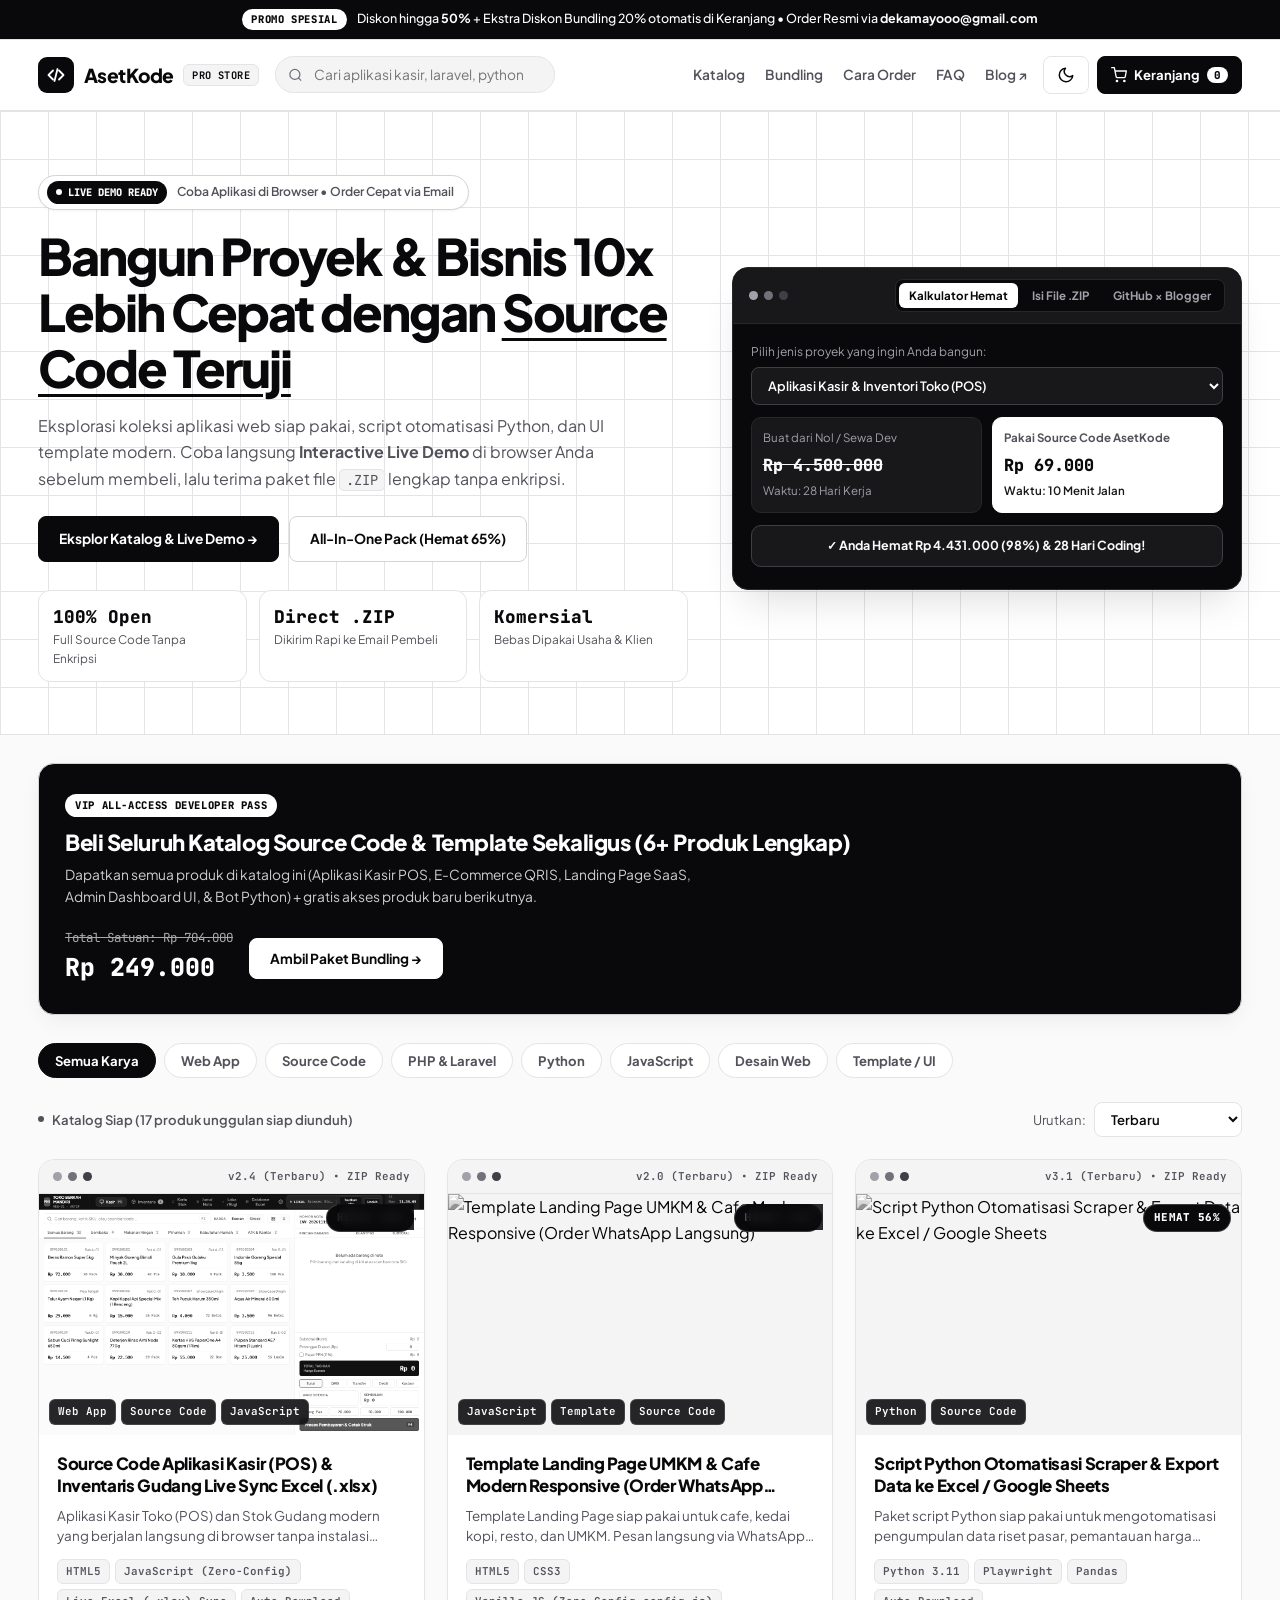
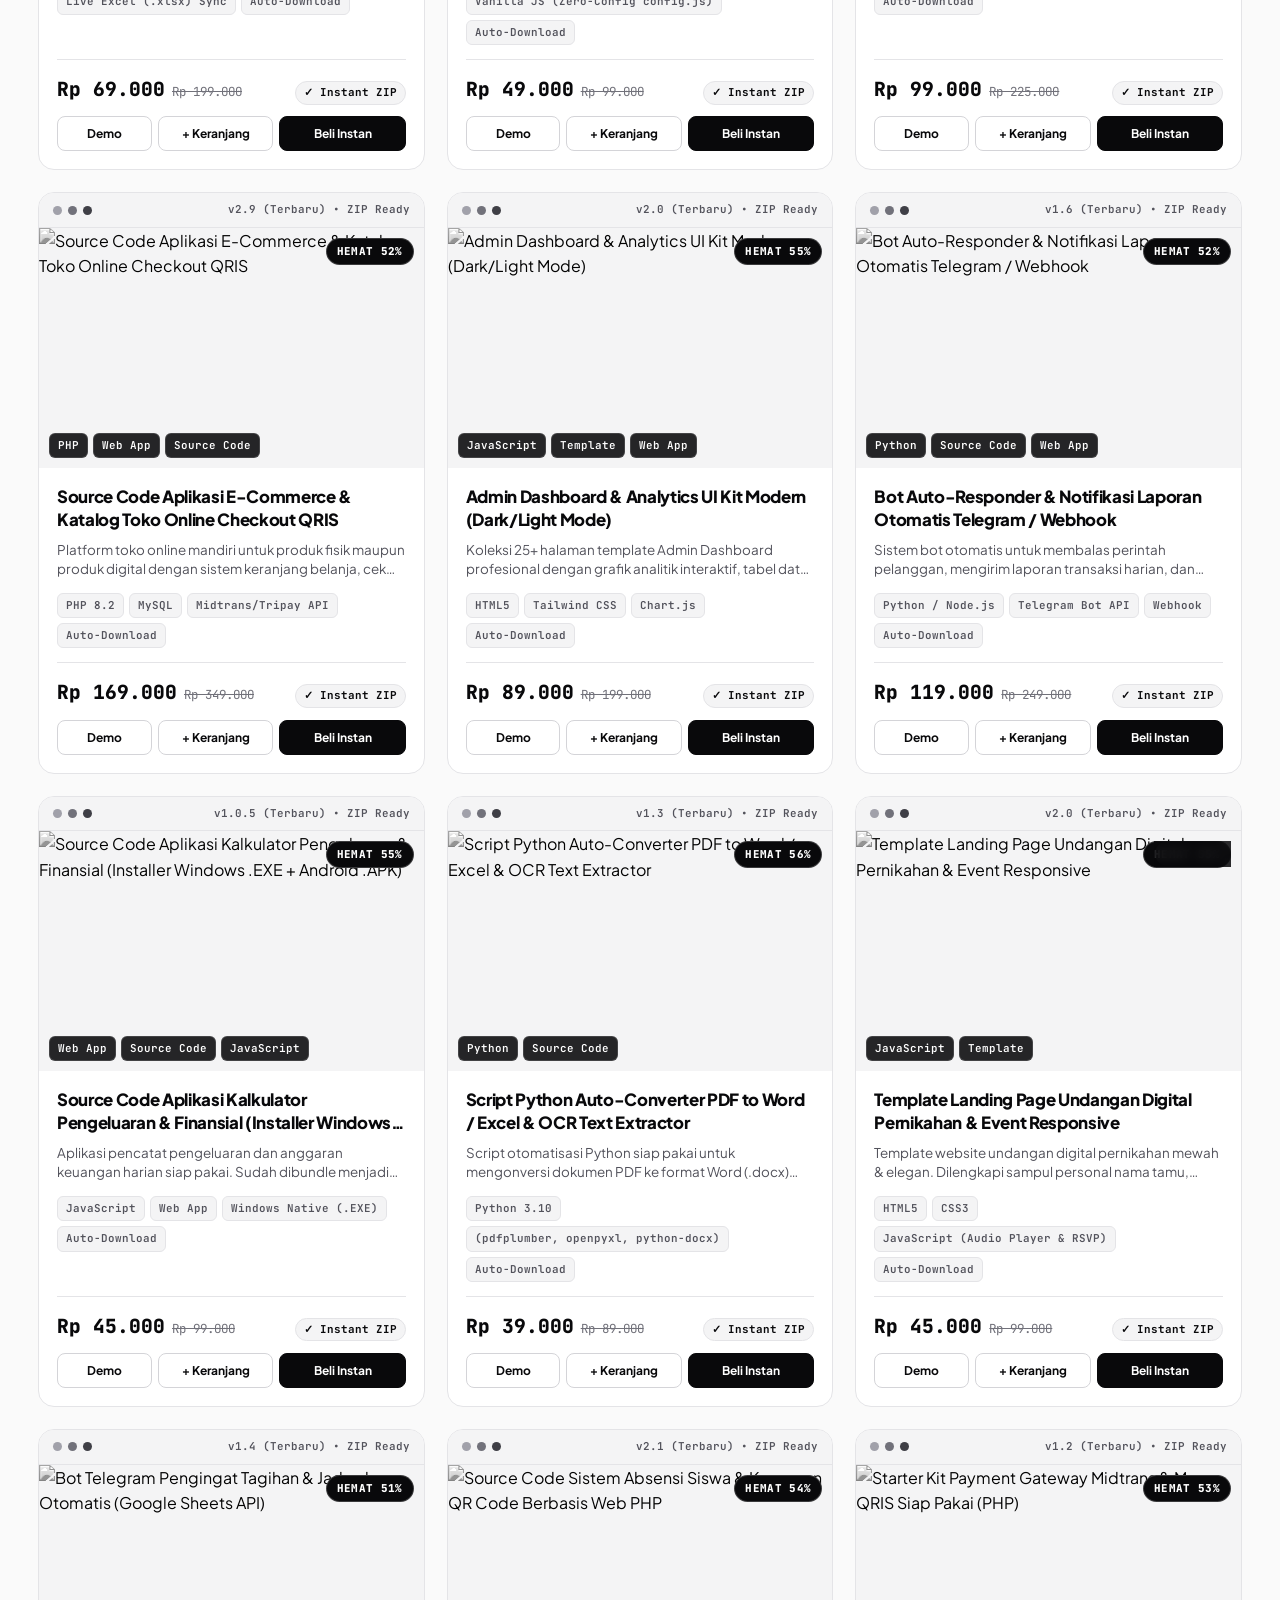
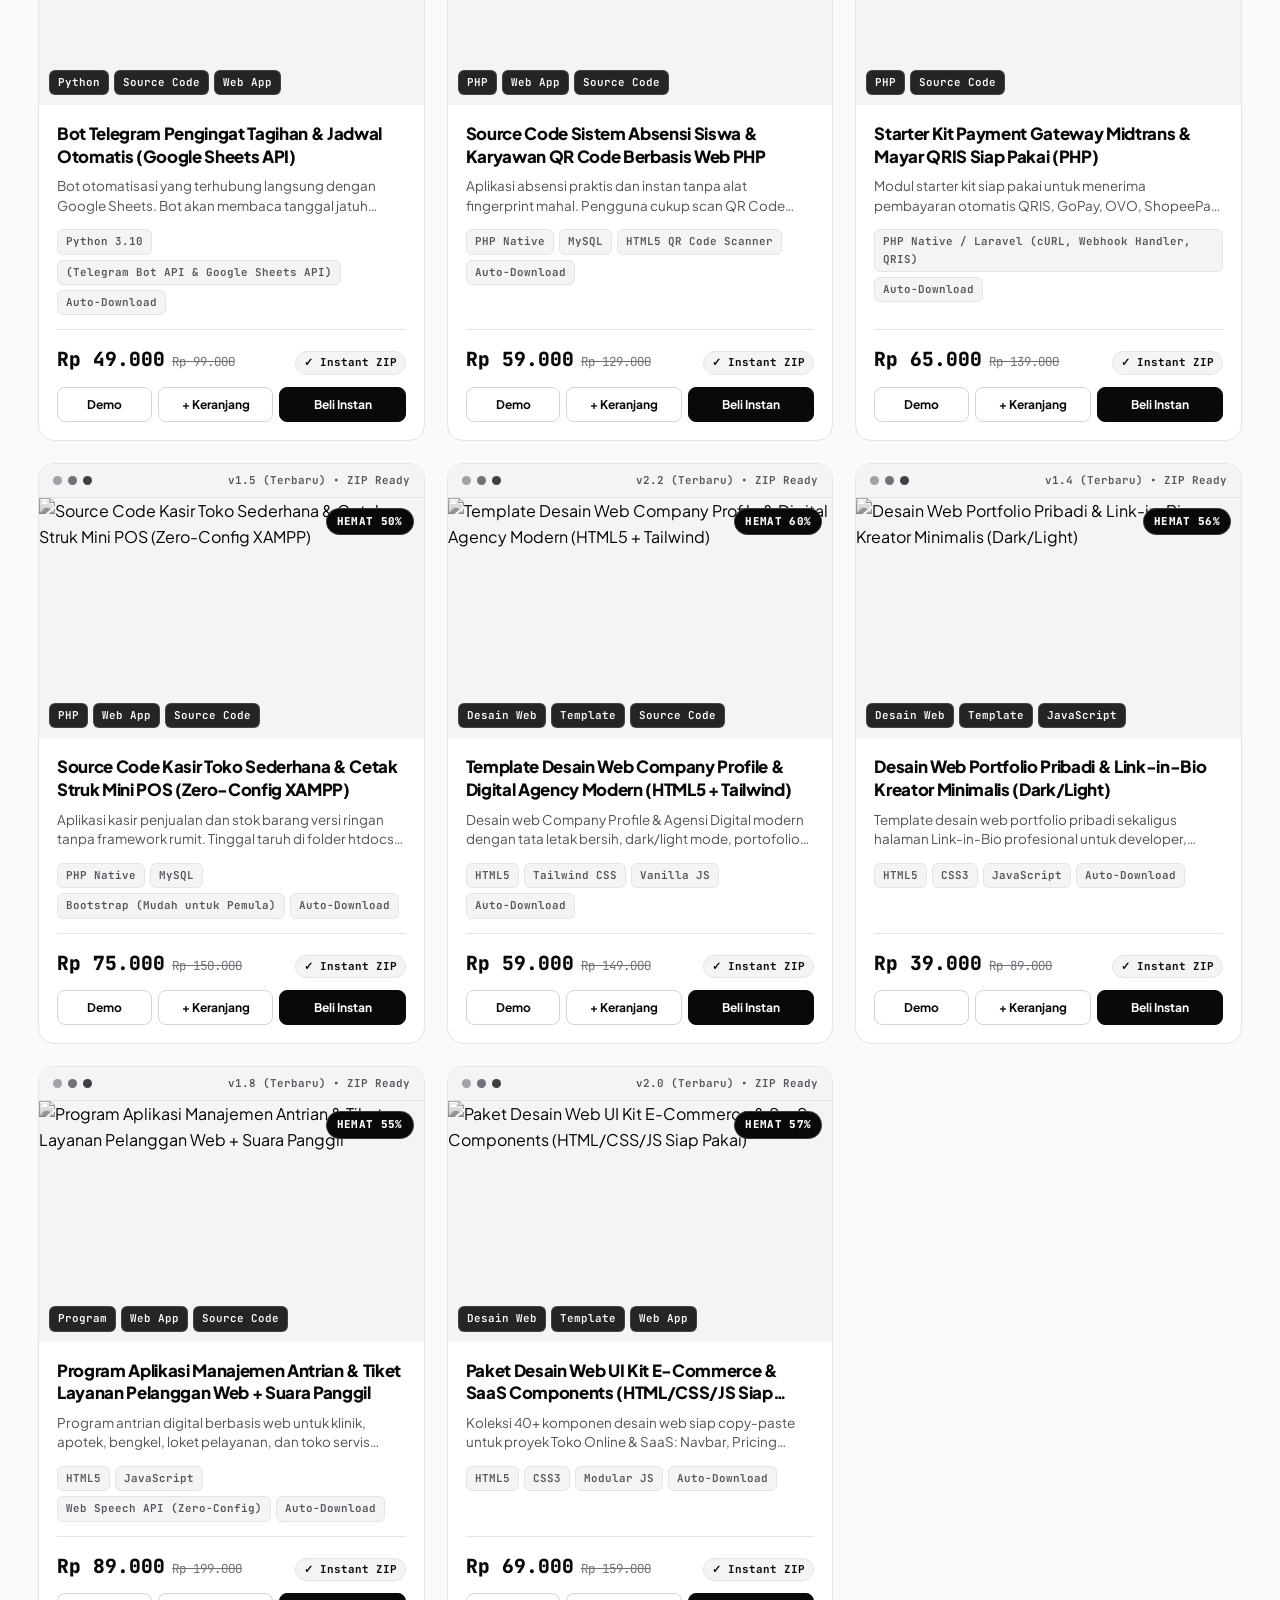
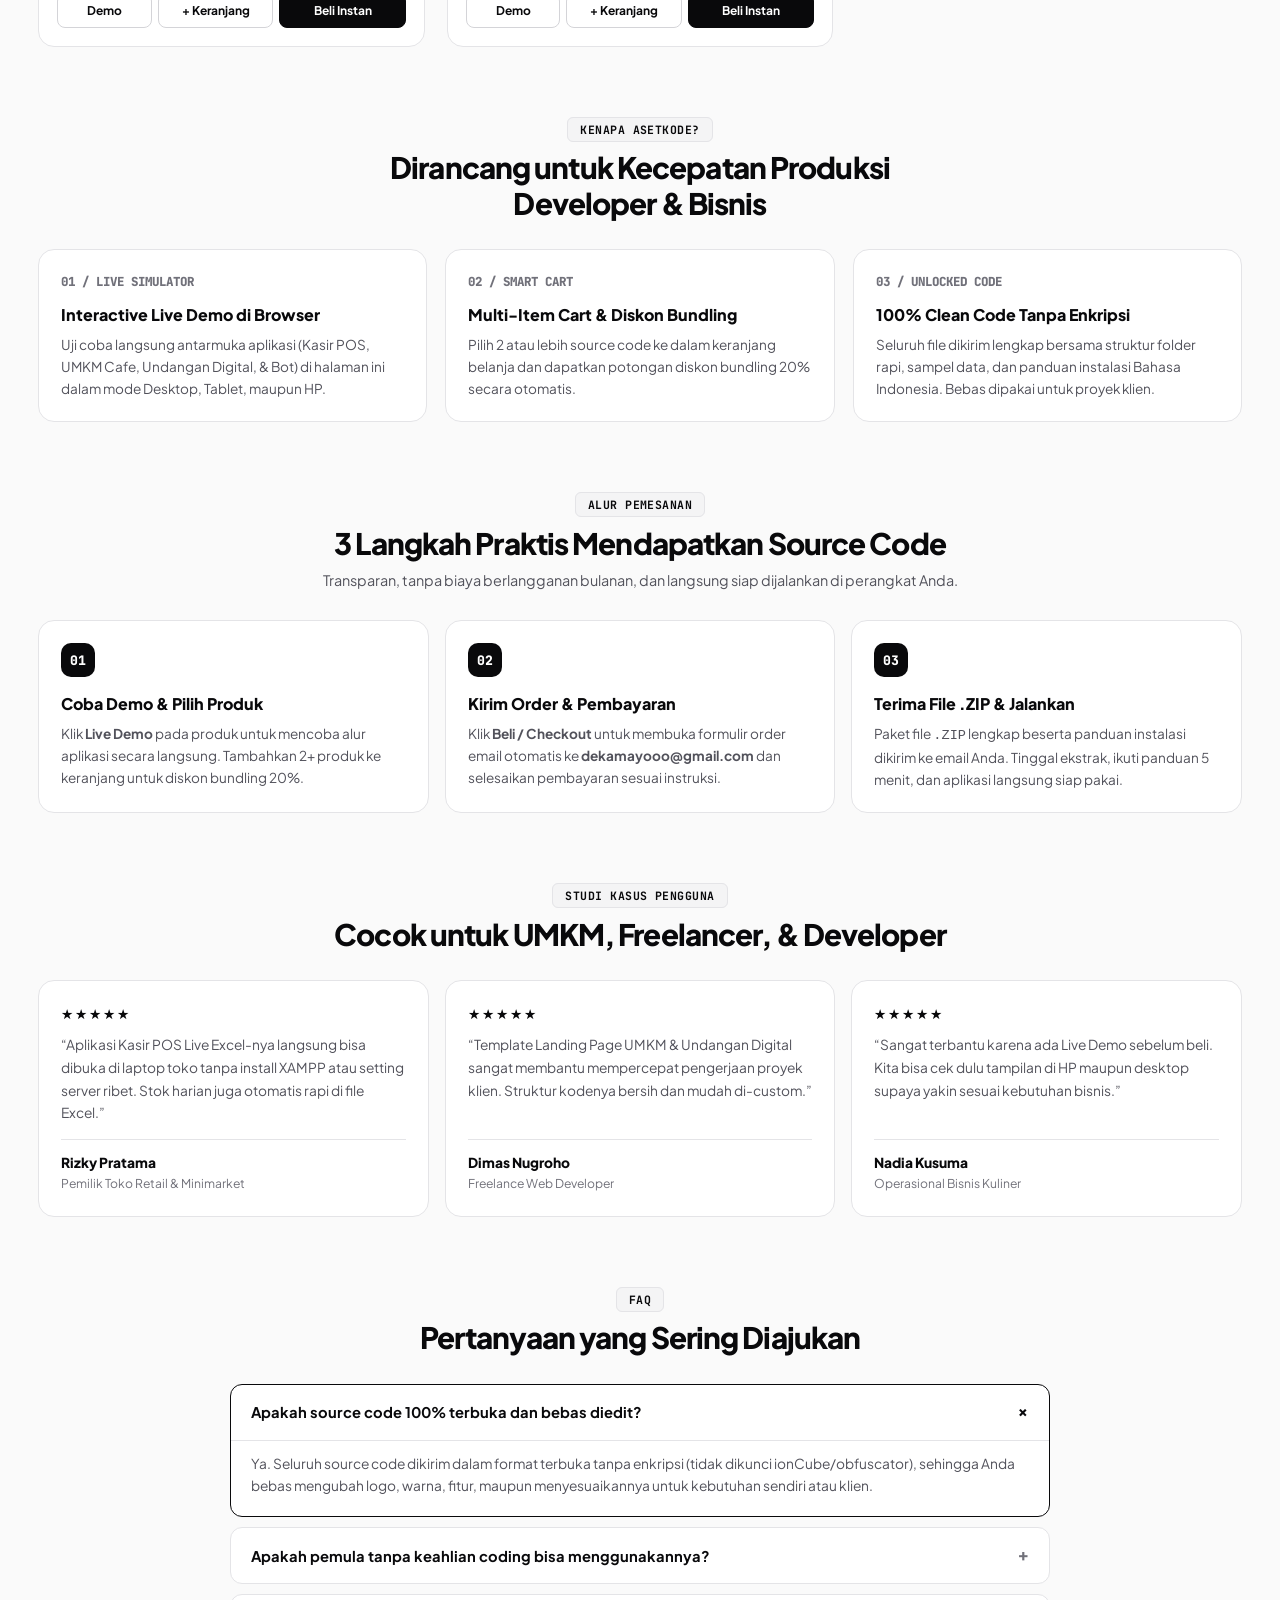
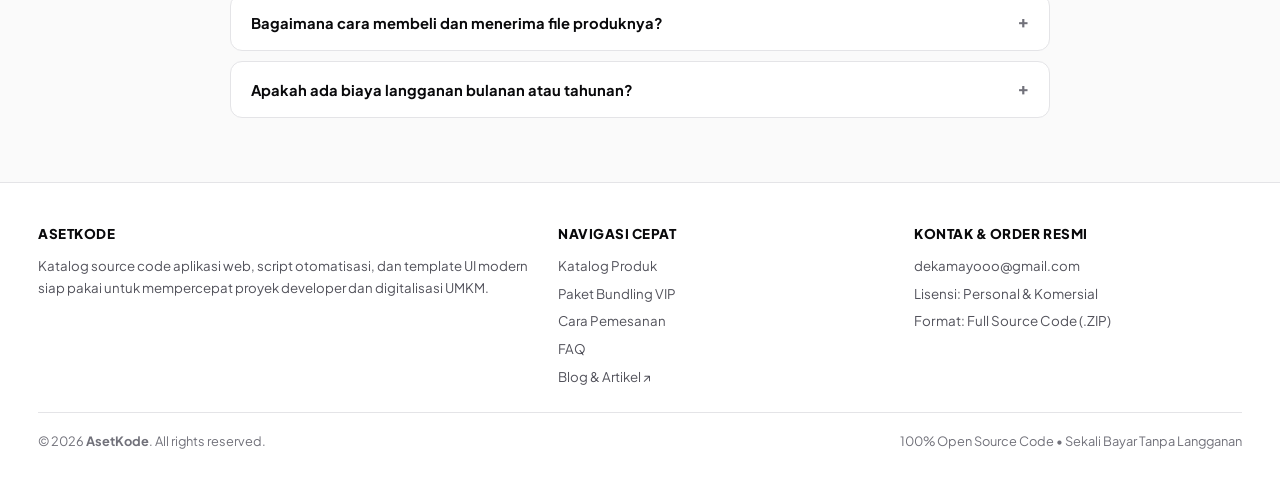
==== commit ef2b1059: "Add Desain Web, Program Antrian, and UI Kit products to storefront" ====
--- a/index.html
+++ b/index.html
@@ -263,6 +263,7 @@
       <button type="button" class="filter-chip" data-cat="PHP">PHP &amp; Laravel</button>
       <button type="button" class="filter-chip" data-cat="Python">Python</button>
       <button type="button" class="filter-chip" data-cat="JavaScript">JavaScript</button>
+      <button type="button" class="filter-chip" data-cat="Desain Web">Desain Web</button>
       <button type="button" class="filter-chip" data-cat="Template">Template / UI</button>
     </div>
 
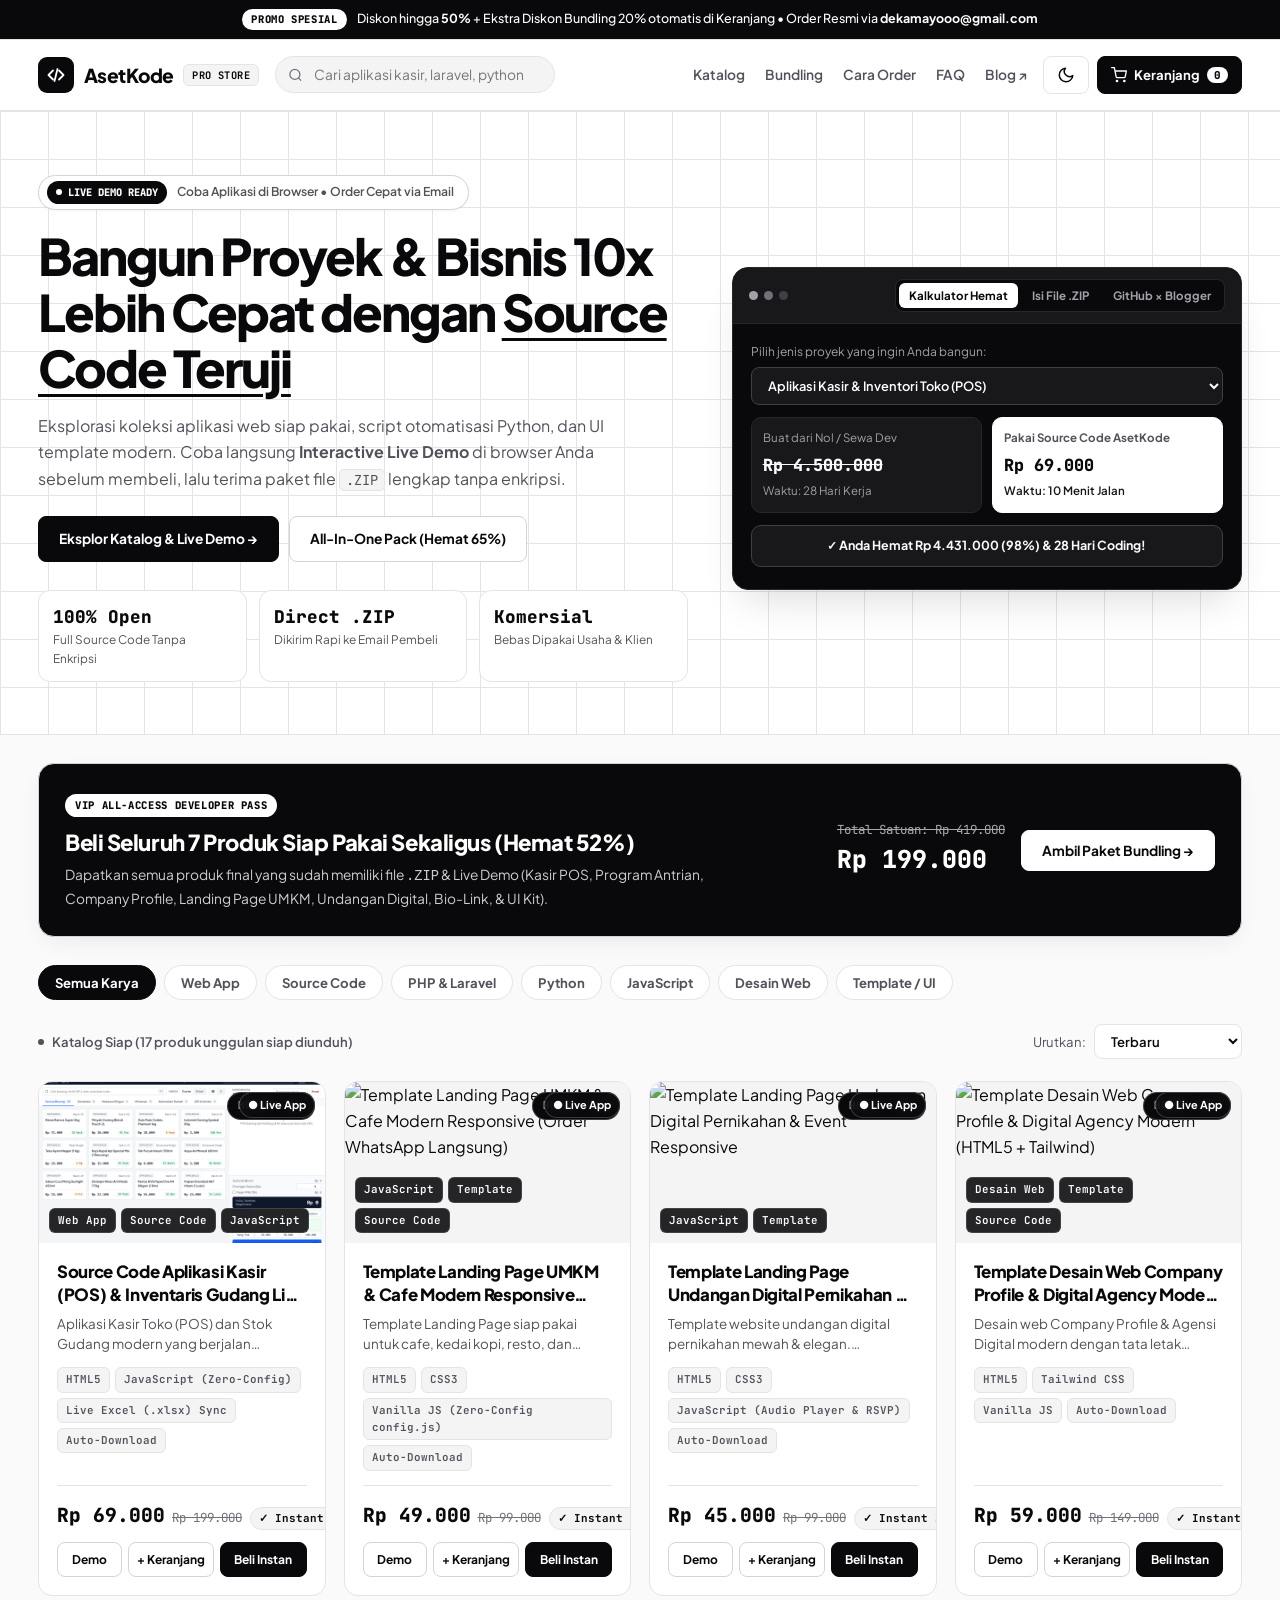
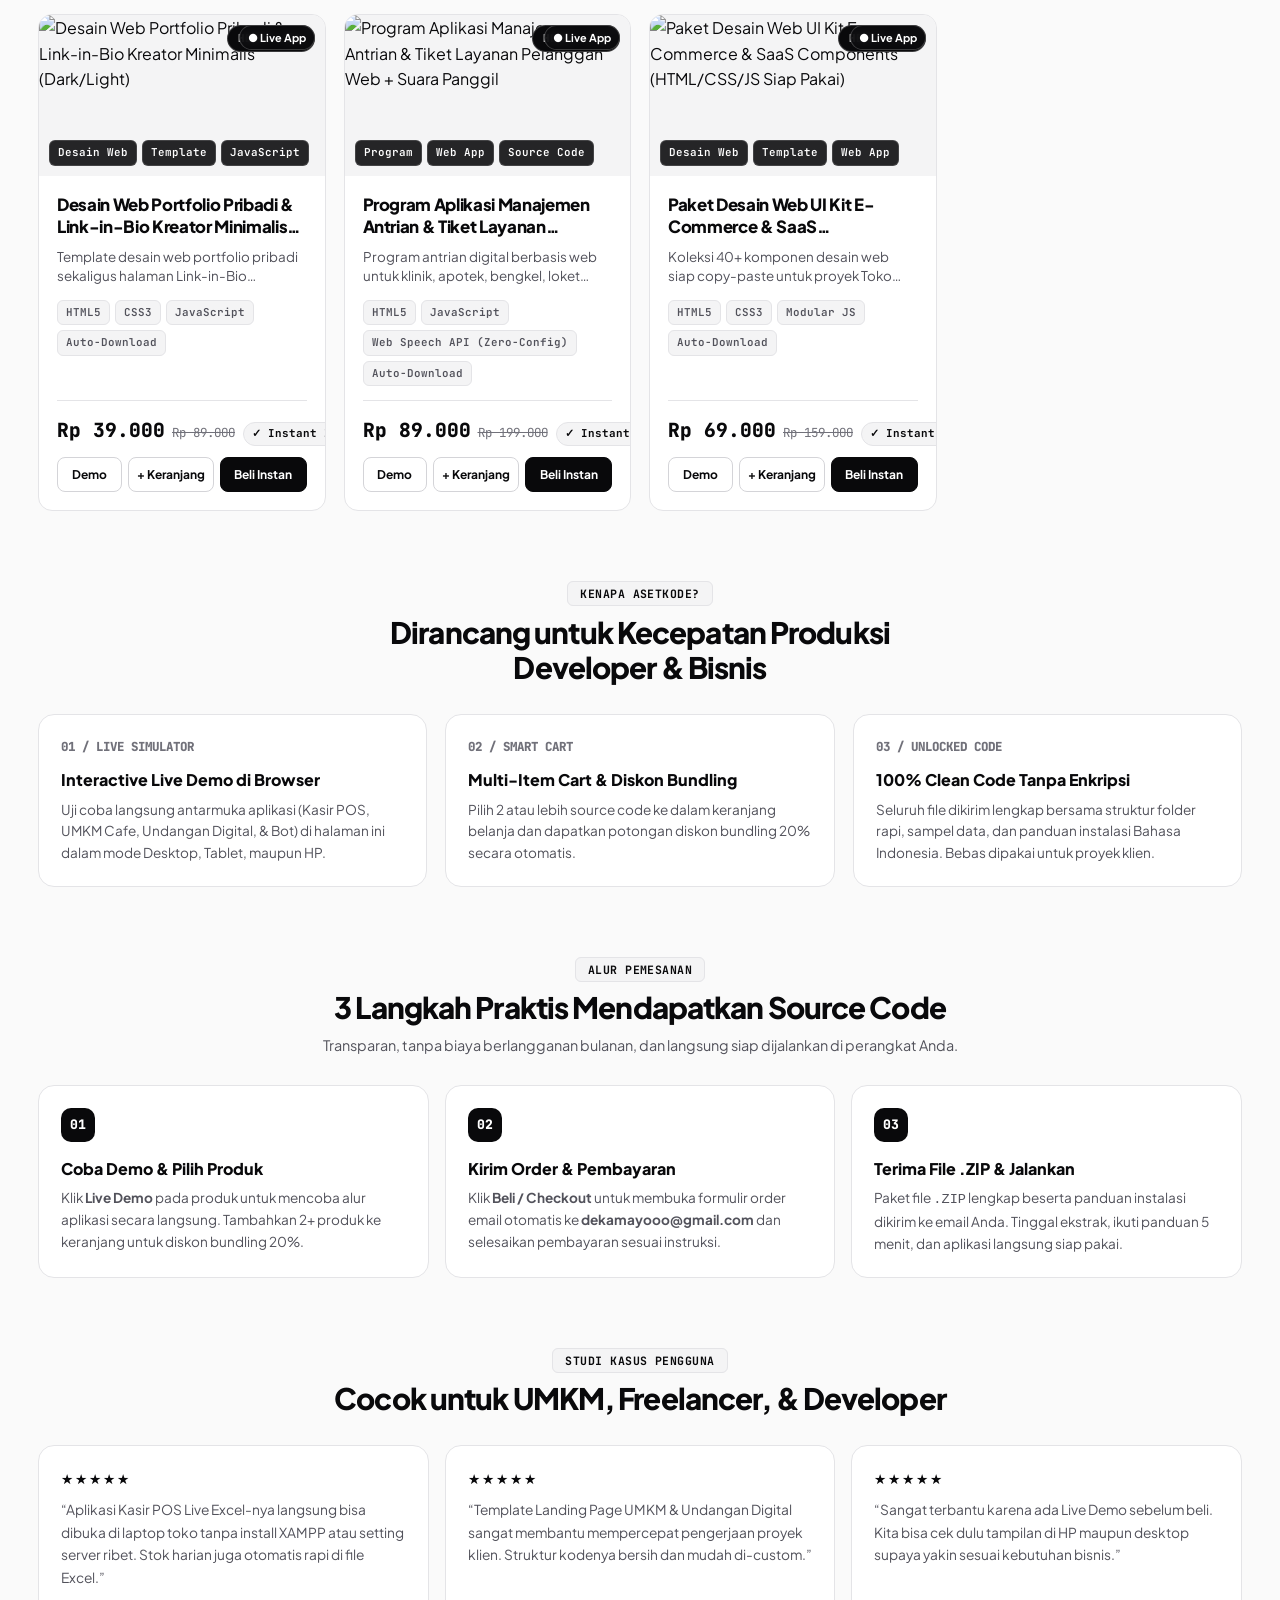
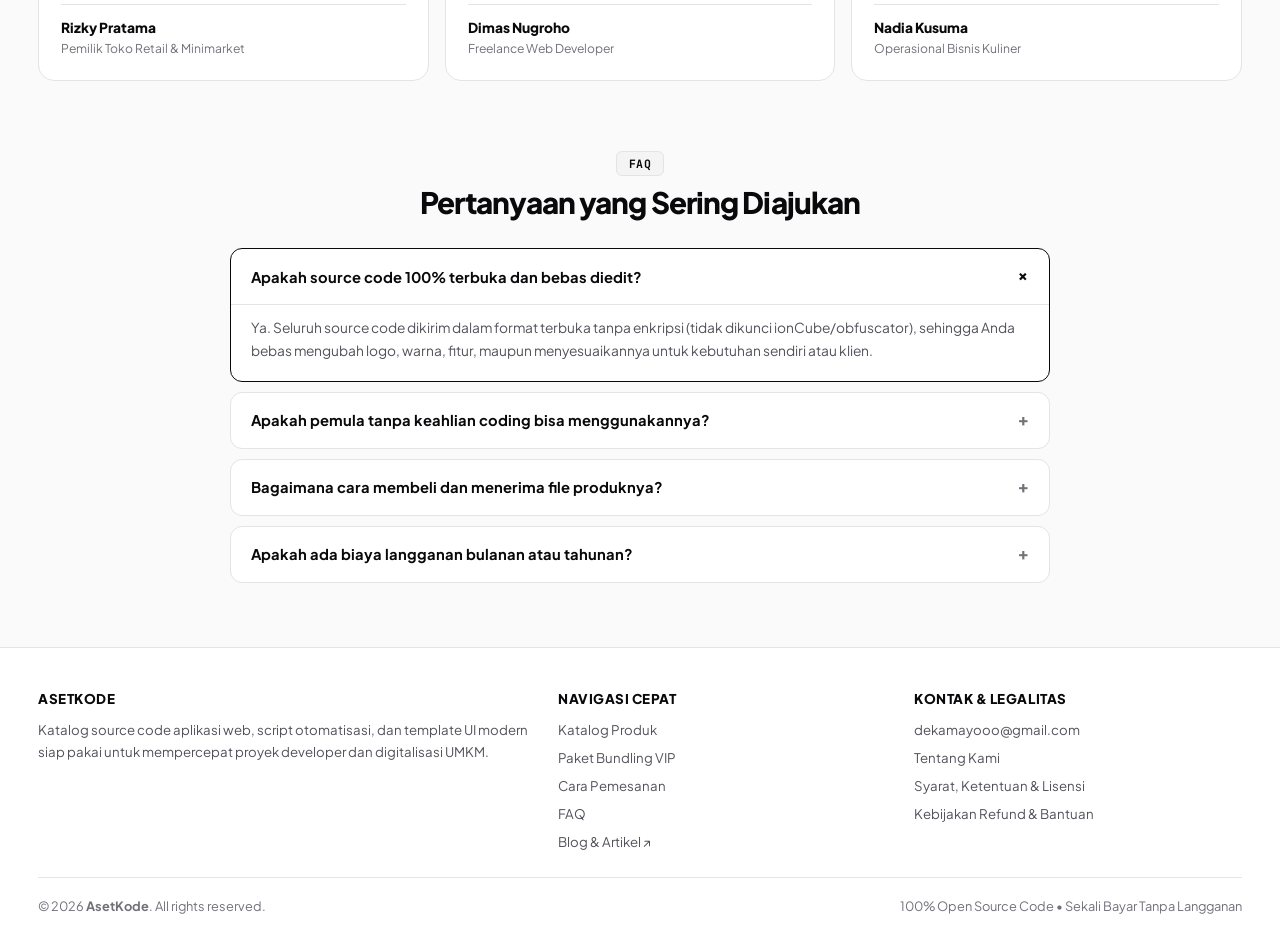
==== commit b445fcf4: "Filter storefront to 7 verified ready-to-sell products + add Legal & Trust modals (About, Terms, Ref" ====
--- a/index.html
+++ b/index.html
@@ -243,13 +243,13 @@
     <div class="bundle-banner" id="bundleDeal" style="margin-top:0; margin-bottom:28px;">
       <div class="bundle-info">
         <span class="bundle-tag">VIP ALL-ACCESS DEVELOPER PASS</span>
-        <h2>Beli Seluruh Katalog Source Code &amp; Template Sekaligus (6+ Produk Lengkap)</h2>
-        <p>Dapatkan semua produk di katalog ini (Aplikasi Kasir POS, E-Commerce QRIS, Landing Page SaaS, Admin Dashboard UI, &amp; Bot Python) + gratis akses produk baru berikutnya.</p>
+        <h2>Beli Seluruh 7 Produk Siap Pakai Sekaligus (Hemat 52%)</h2>
+        <p>Dapatkan semua produk final yang sudah memiliki file <code>.ZIP</code> &amp; Live Demo (Kasir POS, Program Antrian, Company Profile, Landing Page UMKM, Undangan Digital, Bio-Link, &amp; UI Kit).</p>
       </div>
       <div class="bundle-action">
         <div>
-          <div style="font-size:0.78rem; opacity:0.65; text-decoration:line-through; font-family:var(--font-mono);">Total Satuan: Rp 704.000</div>
-          <div class="bundle-price-num">Rp 249.000</div>
+          <div style="font-size:0.78rem; opacity:0.65; text-decoration:line-through; font-family:var(--font-mono);">Total Satuan: Rp 419.000</div>
+          <div class="bundle-price-num">Rp 199.000</div>
         </div>
         <button type="button" class="btn btn-amber" id="addBundleBtn">Ambil Paket Bundling →</button>
       </div>
@@ -436,11 +436,12 @@
           </ul>
         </div>
         <div class="footer-col">
-          <h4>Kontak &amp; Order Resmi</h4>
+          <h4>Kontak &amp; Legalitas</h4>
           <ul class="footer-links">
             <li><a href="mailto:dekamayooo@gmail.com" data-order-mailto data-order-email>dekamayooo@gmail.com</a></li>
-            <li><span>Lisensi: Personal &amp; Komersial</span></li>
-            <li><span>Format: Full Source Code (.ZIP)</span></li>
+            <li><a href="javascript:void(0)" onclick="openLegalModal('about')">Tentang Kami</a></li>
+            <li><a href="javascript:void(0)" onclick="openLegalModal('terms')">Syarat, Ketentuan &amp; Lisensi</a></li>
+            <li><a href="javascript:void(0)" onclick="openLegalModal('refund')">Kebijakan Refund &amp; Bantuan</a></li>
           </ul>
         </div>
       </div>
--- a/styles.css
+++ b/styles.css
@@ -768,14 +768,14 @@
 
 .product-grid {
   display: grid;
-  grid-template-columns: repeat(auto-fill, minmax(min(100%, 340px), 1fr));
-  gap: 22px;
+  grid-template-columns: repeat(auto-fill, minmax(min(100%, 268px), 1fr));
+  gap: 18px;
 }
 
 .product-card {
   background: var(--bg-surface);
   border: 1px solid var(--border-color);
-  border-radius: var(--radius-lg);
+  border-radius: 14px;
   overflow: hidden;
   display: flex;
   flex-direction: column;
@@ -789,15 +789,7 @@
 }
 
 .card-window-top {
-  background: var(--bg-elevated);
-  color: var(--text-secondary);
-  padding: 8px 14px;
-  display: flex;
-  align-items: center;
-  justify-content: space-between;
-  font-family: var(--font-mono);
-  font-size: 0.68rem;
-  border-bottom: 1px solid var(--border-color);
+  display: none;
 }
 
 .card-version-text {
@@ -806,7 +798,7 @@
 
 .card-thumb {
   position: relative;
-  aspect-ratio: 16 / 10;
+  aspect-ratio: 16 / 9;
   overflow: hidden;
   background: var(--bg-elevated);
 }
@@ -815,13 +807,11 @@
   width: 100%;
   height: 100%;
   object-fit: cover;
-  filter: grayscale(100%) contrast(1.05);
-  transition: transform 0.35s ease, filter 0.35s ease;
+  transition: transform 0.35s ease;
 }
 
 .product-card:hover .card-thumb img {
   transform: scale(1.04);
-  filter: grayscale(20%) contrast(1.02);
 }
 
 .discount-pill {
